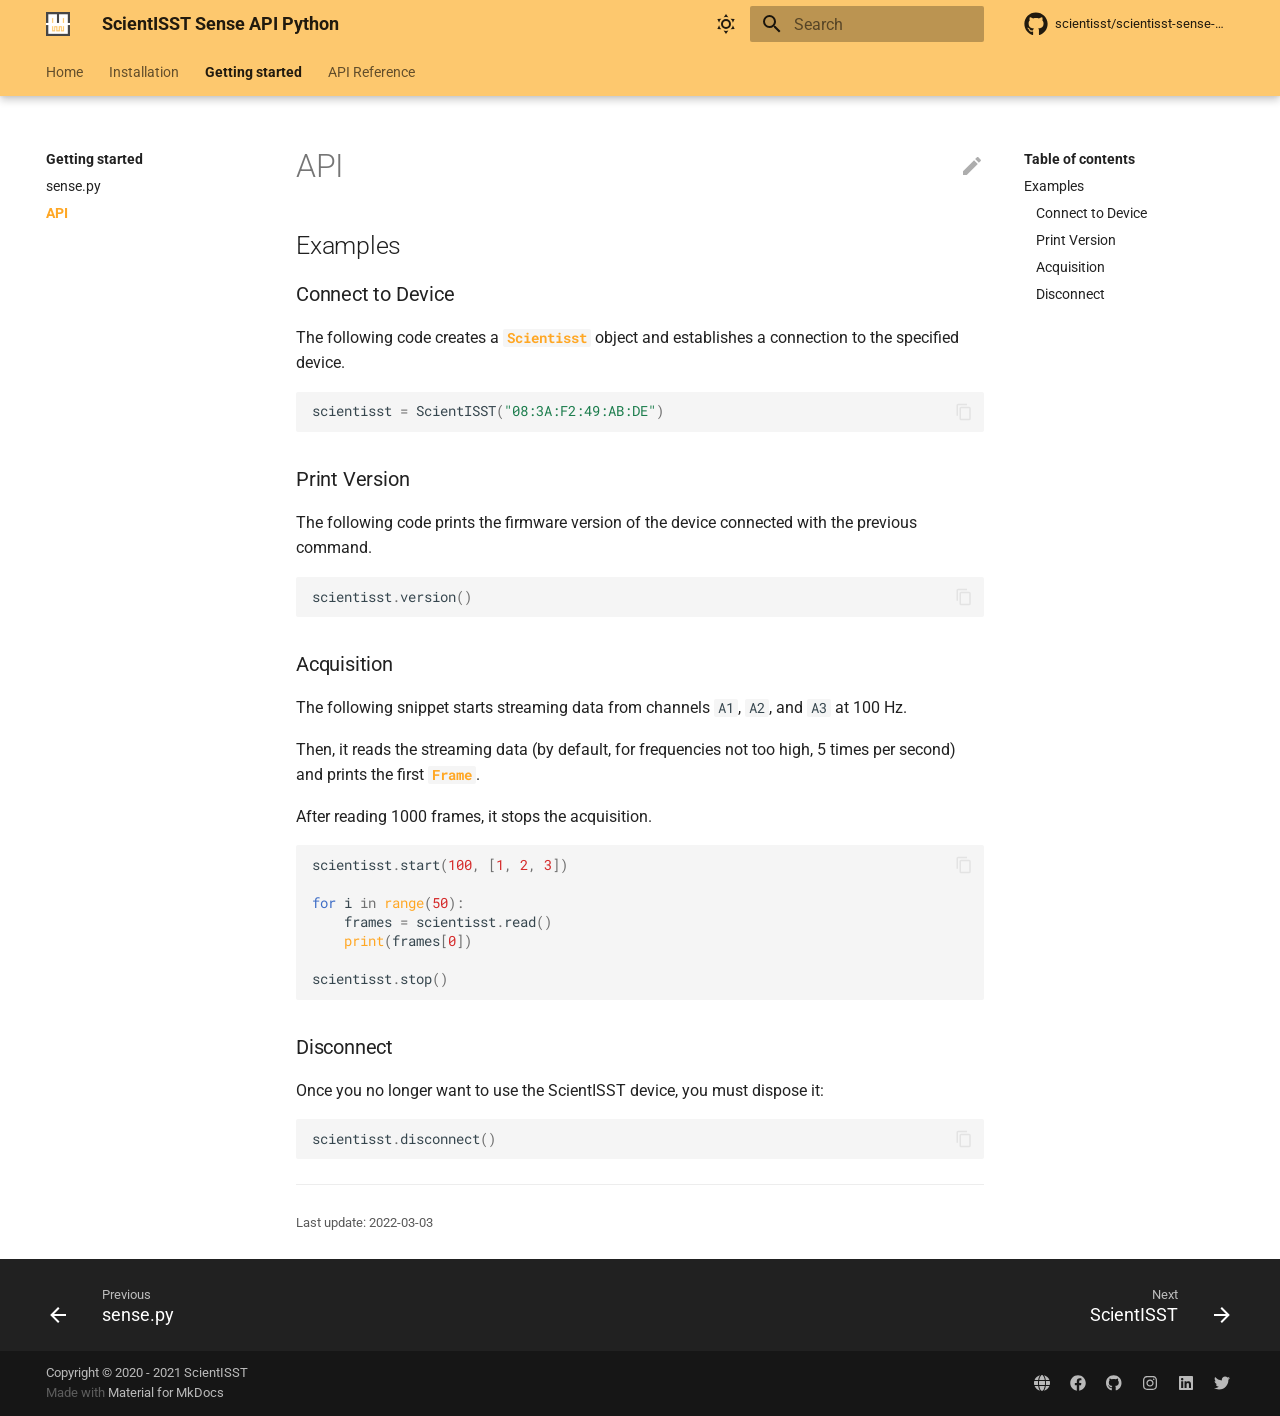
==== getting-started/api/index.html @ 5357320e "deploy: 00cdd3cc893c572462fda912e10098487bf9b8b3" ====
<!doctype html>
<html lang="en" class="no-js">
  <head>
    
      <meta charset="utf-8">
      <meta name="viewport" content="width=device-width,initial-scale=1">
      
      
      
      <link rel="icon" href="../../img/favicon.ico">
      <meta name="generator" content="mkdocs-1.2.3, mkdocs-material-8.2.5">
    
    
      
        <title>API - ScientISST Sense API Python</title>
      
    
    
      <link rel="stylesheet" href="../../assets/stylesheets/main.2d9f7617.min.css">
      
        
        <link rel="stylesheet" href="../../assets/stylesheets/palette.e6a45f82.min.css">
        
      
    
    
    
      
        
        
        <link rel="preconnect" href="https://fonts.gstatic.com" crossorigin>
        <link rel="stylesheet" href="https://fonts.googleapis.com/css?family=Roboto:300,300i,400,400i,700,700i%7CRoboto+Mono:400,400i,700,700i&display=fallback">
        <style>:root{--md-text-font:"Roboto";--md-code-font:"Roboto Mono"}</style>
      
    
    
      <link rel="stylesheet" href="../../assets/_mkdocstrings.css">
    
      <link rel="stylesheet" href="../../css/extra.css">
    
    <script>__md_scope=new URL("../..",location),__md_get=(e,_=localStorage,t=__md_scope)=>JSON.parse(_.getItem(t.pathname+"."+e)),__md_set=(e,_,t=localStorage,a=__md_scope)=>{try{t.setItem(a.pathname+"."+e,JSON.stringify(_))}catch(e){}}</script>
    
      

    
    
  </head>
  
  
    
    
      
    
    
    
    
    <body dir="ltr" data-md-color-scheme="default" data-md-color-primary="amber" data-md-color-accent="amber">
  
    
    
      <script>var palette=__md_get("__palette");if(palette&&"object"==typeof palette.color)for(var key of Object.keys(palette.color))document.body.setAttribute("data-md-color-"+key,palette.color[key])</script>
    
    <input class="md-toggle" data-md-toggle="drawer" type="checkbox" id="__drawer" autocomplete="off">
    <input class="md-toggle" data-md-toggle="search" type="checkbox" id="__search" autocomplete="off">
    <label class="md-overlay" for="__drawer"></label>
    <div data-md-component="skip">
      
        
        <a href="#examples" class="md-skip">
          Skip to content
        </a>
      
    </div>
    <div data-md-component="announce">
      
    </div>
    
    
      

  

<header class="md-header md-header--lifted" data-md-component="header">
  <nav class="md-header__inner md-grid" aria-label="Header">
    <a href="../.." title="ScientISST Sense API Python" class="md-header__button md-logo" aria-label="ScientISST Sense API Python" data-md-component="logo">
      
  <img src="../../img/logo.png" alt="logo">

    </a>
    <label class="md-header__button md-icon" for="__drawer">
      <svg xmlns="http://www.w3.org/2000/svg" viewBox="0 0 24 24"><path d="M3 6h18v2H3V6m0 5h18v2H3v-2m0 5h18v2H3v-2z"/></svg>
    </label>
    <div class="md-header__title" data-md-component="header-title">
      <div class="md-header__ellipsis">
        <div class="md-header__topic">
          <span class="md-ellipsis">
            ScientISST Sense API Python
          </span>
        </div>
        <div class="md-header__topic" data-md-component="header-topic">
          <span class="md-ellipsis">
            
              API
            
          </span>
        </div>
      </div>
    </div>
    
      <form class="md-header__option" data-md-component="palette">
        
          
          
          <input class="md-option" data-md-color-media="(prefers-color-scheme: light)" data-md-color-scheme="default" data-md-color-primary="amber" data-md-color-accent="amber"  aria-label="Switch to dark mode"  type="radio" name="__palette" id="__palette_1">
          
            <label class="md-header__button md-icon" title="Switch to dark mode" for="__palette_2" hidden>
              <svg xmlns="http://www.w3.org/2000/svg" viewBox="0 0 24 24"><path d="M12 7a5 5 0 0 1 5 5 5 5 0 0 1-5 5 5 5 0 0 1-5-5 5 5 0 0 1 5-5m0 2a3 3 0 0 0-3 3 3 3 0 0 0 3 3 3 3 0 0 0 3-3 3 3 0 0 0-3-3m0-7 2.39 3.42C13.65 5.15 12.84 5 12 5c-.84 0-1.65.15-2.39.42L12 2M3.34 7l4.16-.35A7.2 7.2 0 0 0 5.94 8.5c-.44.74-.69 1.5-.83 2.29L3.34 7m.02 10 1.76-3.77a7.131 7.131 0 0 0 2.38 4.14L3.36 17M20.65 7l-1.77 3.79a7.023 7.023 0 0 0-2.38-4.15l4.15.36m-.01 10-4.14.36c.59-.51 1.12-1.14 1.54-1.86.42-.73.69-1.5.83-2.29L20.64 17M12 22l-2.41-3.44c.74.27 1.55.44 2.41.44.82 0 1.63-.17 2.37-.44L12 22z"/></svg>
            </label>
          
        
          
          
          <input class="md-option" data-md-color-media="(prefers-color-scheme: dark)" data-md-color-scheme="slate" data-md-color-primary="" data-md-color-accent="amber"  aria-label="Switch to light mode"  type="radio" name="__palette" id="__palette_2">
          
            <label class="md-header__button md-icon" title="Switch to light mode" for="__palette_1" hidden>
              <svg xmlns="http://www.w3.org/2000/svg" viewBox="0 0 24 24"><path d="m17.75 4.09-2.53 1.94.91 3.06-2.63-1.81-2.63 1.81.91-3.06-2.53-1.94L12.44 4l1.06-3 1.06 3 3.19.09m3.5 6.91-1.64 1.25.59 1.98-1.7-1.17-1.7 1.17.59-1.98L15.75 11l2.06-.05L18.5 9l.69 1.95 2.06.05m-2.28 4.95c.83-.08 1.72 1.1 1.19 1.85-.32.45-.66.87-1.08 1.27C15.17 23 8.84 23 4.94 19.07c-3.91-3.9-3.91-10.24 0-14.14.4-.4.82-.76 1.27-1.08.75-.53 1.93.36 1.85 1.19-.27 2.86.69 5.83 2.89 8.02a9.96 9.96 0 0 0 8.02 2.89m-1.64 2.02a12.08 12.08 0 0 1-7.8-3.47c-2.17-2.19-3.33-5-3.49-7.82-2.81 3.14-2.7 7.96.31 10.98 3.02 3.01 7.84 3.12 10.98.31z"/></svg>
            </label>
          
        
      </form>
    
    
    
      <label class="md-header__button md-icon" for="__search">
        <svg xmlns="http://www.w3.org/2000/svg" viewBox="0 0 24 24"><path d="M9.5 3A6.5 6.5 0 0 1 16 9.5c0 1.61-.59 3.09-1.56 4.23l.27.27h.79l5 5-1.5 1.5-5-5v-.79l-.27-.27A6.516 6.516 0 0 1 9.5 16 6.5 6.5 0 0 1 3 9.5 6.5 6.5 0 0 1 9.5 3m0 2C7 5 5 7 5 9.5S7 14 9.5 14 14 12 14 9.5 12 5 9.5 5z"/></svg>
      </label>
      <div class="md-search" data-md-component="search" role="dialog">
  <label class="md-search__overlay" for="__search"></label>
  <div class="md-search__inner" role="search">
    <form class="md-search__form" name="search">
      <input type="text" class="md-search__input" name="query" aria-label="Search" placeholder="Search" autocapitalize="off" autocorrect="off" autocomplete="off" spellcheck="false" data-md-component="search-query" required>
      <label class="md-search__icon md-icon" for="__search">
        <svg xmlns="http://www.w3.org/2000/svg" viewBox="0 0 24 24"><path d="M9.5 3A6.5 6.5 0 0 1 16 9.5c0 1.61-.59 3.09-1.56 4.23l.27.27h.79l5 5-1.5 1.5-5-5v-.79l-.27-.27A6.516 6.516 0 0 1 9.5 16 6.5 6.5 0 0 1 3 9.5 6.5 6.5 0 0 1 9.5 3m0 2C7 5 5 7 5 9.5S7 14 9.5 14 14 12 14 9.5 12 5 9.5 5z"/></svg>
        <svg xmlns="http://www.w3.org/2000/svg" viewBox="0 0 24 24"><path d="M20 11v2H8l5.5 5.5-1.42 1.42L4.16 12l7.92-7.92L13.5 5.5 8 11h12z"/></svg>
      </label>
      <nav class="md-search__options" aria-label="Search">
        
        <button type="reset" class="md-search__icon md-icon" aria-label="Clear" tabindex="-1">
          <svg xmlns="http://www.w3.org/2000/svg" viewBox="0 0 24 24"><path d="M19 6.41 17.59 5 12 10.59 6.41 5 5 6.41 10.59 12 5 17.59 6.41 19 12 13.41 17.59 19 19 17.59 13.41 12 19 6.41z"/></svg>
        </button>
      </nav>
      
    </form>
    <div class="md-search__output">
      <div class="md-search__scrollwrap" data-md-scrollfix>
        <div class="md-search-result" data-md-component="search-result">
          <div class="md-search-result__meta">
            Initializing search
          </div>
          <ol class="md-search-result__list"></ol>
        </div>
      </div>
    </div>
  </div>
</div>
    
    
      <div class="md-header__source">
        <a href="https://github.com/scientisst/scientisst-sense-api-python/" title="Go to repository" class="md-source" data-md-component="source">
  <div class="md-source__icon md-icon">
    
    <svg xmlns="http://www.w3.org/2000/svg" viewBox="0 0 496 512"><!--! Font Awesome Free 6.0.0 by @fontawesome - https://fontawesome.com License - https://fontawesome.com/license/free (Icons: CC BY 4.0, Fonts: SIL OFL 1.1, Code: MIT License) Copyright 2022 Fonticons, Inc.--><path d="M165.9 397.4c0 2-2.3 3.6-5.2 3.6-3.3.3-5.6-1.3-5.6-3.6 0-2 2.3-3.6 5.2-3.6 3-.3 5.6 1.3 5.6 3.6zm-31.1-4.5c-.7 2 1.3 4.3 4.3 4.9 2.6 1 5.6 0 6.2-2s-1.3-4.3-4.3-5.2c-2.6-.7-5.5.3-6.2 2.3zm44.2-1.7c-2.9.7-4.9 2.6-4.6 4.9.3 2 2.9 3.3 5.9 2.6 2.9-.7 4.9-2.6 4.6-4.6-.3-1.9-3-3.2-5.9-2.9zM244.8 8C106.1 8 0 113.3 0 252c0 110.9 69.8 205.8 169.5 239.2 12.8 2.3 17.3-5.6 17.3-12.1 0-6.2-.3-40.4-.3-61.4 0 0-70 15-84.7-29.8 0 0-11.4-29.1-27.8-36.6 0 0-22.9-15.7 1.6-15.4 0 0 24.9 2 38.6 25.8 21.9 38.6 58.6 27.5 72.9 20.9 2.3-16 8.8-27.1 16-33.7-55.9-6.2-112.3-14.3-112.3-110.5 0-27.5 7.6-41.3 23.6-58.9-2.6-6.5-11.1-33.3 2.6-67.9 20.9-6.5 69 27 69 27 20-5.6 41.5-8.5 62.8-8.5s42.8 2.9 62.8 8.5c0 0 48.1-33.6 69-27 13.7 34.7 5.2 61.4 2.6 67.9 16 17.7 25.8 31.5 25.8 58.9 0 96.5-58.9 104.2-114.8 110.5 9.2 7.9 17 22.9 17 46.4 0 33.7-.3 75.4-.3 83.6 0 6.5 4.6 14.4 17.3 12.1C428.2 457.8 496 362.9 496 252 496 113.3 383.5 8 244.8 8zM97.2 352.9c-1.3 1-1 3.3.7 5.2 1.6 1.6 3.9 2.3 5.2 1 1.3-1 1-3.3-.7-5.2-1.6-1.6-3.9-2.3-5.2-1zm-10.8-8.1c-.7 1.3.3 2.9 2.3 3.9 1.6 1 3.6.7 4.3-.7.7-1.3-.3-2.9-2.3-3.9-2-.6-3.6-.3-4.3.7zm32.4 35.6c-1.6 1.3-1 4.3 1.3 6.2 2.3 2.3 5.2 2.6 6.5 1 1.3-1.3.7-4.3-1.3-6.2-2.2-2.3-5.2-2.6-6.5-1zm-11.4-14.7c-1.6 1-1.6 3.6 0 5.9 1.6 2.3 4.3 3.3 5.6 2.3 1.6-1.3 1.6-3.9 0-6.2-1.4-2.3-4-3.3-5.6-2z"/></svg>
  </div>
  <div class="md-source__repository">
    scientisst/scientisst-sense-api-python
  </div>
</a>
      </div>
    
  </nav>
  
    
      
<nav class="md-tabs" aria-label="Tabs" data-md-component="tabs">
  <div class="md-tabs__inner md-grid">
    <ul class="md-tabs__list">
      
        
  
  


  <li class="md-tabs__item">
    <a href="../.." class="md-tabs__link">
      Home
    </a>
  </li>

      
        
  
  


  <li class="md-tabs__item">
    <a href="../../installation/" class="md-tabs__link">
      Installation
    </a>
  </li>

      
        
  
  
    
  


  
  
  
    <li class="md-tabs__item">
      <a href="../sense/" class="md-tabs__link md-tabs__link--active">
        Getting started
      </a>
    </li>
  

      
        
  
  


  
  
  
    <li class="md-tabs__item">
      <a href="../../reference/scientisst-reference/" class="md-tabs__link">
        API Reference
      </a>
    </li>
  

      
    </ul>
  </div>
</nav>
    
  
</header>
    
    <div class="md-container" data-md-component="container">
      
      
        
      
      <main class="md-main" data-md-component="main">
        <div class="md-main__inner md-grid">
          
            
              
              <div class="md-sidebar md-sidebar--primary" data-md-component="sidebar" data-md-type="navigation" >
                <div class="md-sidebar__scrollwrap">
                  <div class="md-sidebar__inner">
                    

  


<nav class="md-nav md-nav--primary md-nav--lifted" aria-label="Navigation" data-md-level="0">
  <label class="md-nav__title" for="__drawer">
    <a href="../.." title="ScientISST Sense API Python" class="md-nav__button md-logo" aria-label="ScientISST Sense API Python" data-md-component="logo">
      
  <img src="../../img/logo.png" alt="logo">

    </a>
    ScientISST Sense API Python
  </label>
  
    <div class="md-nav__source">
      <a href="https://github.com/scientisst/scientisst-sense-api-python/" title="Go to repository" class="md-source" data-md-component="source">
  <div class="md-source__icon md-icon">
    
    <svg xmlns="http://www.w3.org/2000/svg" viewBox="0 0 496 512"><!--! Font Awesome Free 6.0.0 by @fontawesome - https://fontawesome.com License - https://fontawesome.com/license/free (Icons: CC BY 4.0, Fonts: SIL OFL 1.1, Code: MIT License) Copyright 2022 Fonticons, Inc.--><path d="M165.9 397.4c0 2-2.3 3.6-5.2 3.6-3.3.3-5.6-1.3-5.6-3.6 0-2 2.3-3.6 5.2-3.6 3-.3 5.6 1.3 5.6 3.6zm-31.1-4.5c-.7 2 1.3 4.3 4.3 4.9 2.6 1 5.6 0 6.2-2s-1.3-4.3-4.3-5.2c-2.6-.7-5.5.3-6.2 2.3zm44.2-1.7c-2.9.7-4.9 2.6-4.6 4.9.3 2 2.9 3.3 5.9 2.6 2.9-.7 4.9-2.6 4.6-4.6-.3-1.9-3-3.2-5.9-2.9zM244.8 8C106.1 8 0 113.3 0 252c0 110.9 69.8 205.8 169.5 239.2 12.8 2.3 17.3-5.6 17.3-12.1 0-6.2-.3-40.4-.3-61.4 0 0-70 15-84.7-29.8 0 0-11.4-29.1-27.8-36.6 0 0-22.9-15.7 1.6-15.4 0 0 24.9 2 38.6 25.8 21.9 38.6 58.6 27.5 72.9 20.9 2.3-16 8.8-27.1 16-33.7-55.9-6.2-112.3-14.3-112.3-110.5 0-27.5 7.6-41.3 23.6-58.9-2.6-6.5-11.1-33.3 2.6-67.9 20.9-6.5 69 27 69 27 20-5.6 41.5-8.5 62.8-8.5s42.8 2.9 62.8 8.5c0 0 48.1-33.6 69-27 13.7 34.7 5.2 61.4 2.6 67.9 16 17.7 25.8 31.5 25.8 58.9 0 96.5-58.9 104.2-114.8 110.5 9.2 7.9 17 22.9 17 46.4 0 33.7-.3 75.4-.3 83.6 0 6.5 4.6 14.4 17.3 12.1C428.2 457.8 496 362.9 496 252 496 113.3 383.5 8 244.8 8zM97.2 352.9c-1.3 1-1 3.3.7 5.2 1.6 1.6 3.9 2.3 5.2 1 1.3-1 1-3.3-.7-5.2-1.6-1.6-3.9-2.3-5.2-1zm-10.8-8.1c-.7 1.3.3 2.9 2.3 3.9 1.6 1 3.6.7 4.3-.7.7-1.3-.3-2.9-2.3-3.9-2-.6-3.6-.3-4.3.7zm32.4 35.6c-1.6 1.3-1 4.3 1.3 6.2 2.3 2.3 5.2 2.6 6.5 1 1.3-1.3.7-4.3-1.3-6.2-2.2-2.3-5.2-2.6-6.5-1zm-11.4-14.7c-1.6 1-1.6 3.6 0 5.9 1.6 2.3 4.3 3.3 5.6 2.3 1.6-1.3 1.6-3.9 0-6.2-1.4-2.3-4-3.3-5.6-2z"/></svg>
  </div>
  <div class="md-source__repository">
    scientisst/scientisst-sense-api-python
  </div>
</a>
    </div>
  
  <ul class="md-nav__list" data-md-scrollfix>
    
      
      
      

  
  
  
    <li class="md-nav__item">
      <a href="../.." class="md-nav__link">
        Home
      </a>
    </li>
  

    
      
      
      

  
  
  
    <li class="md-nav__item">
      <a href="../../installation/" class="md-nav__link">
        Installation
      </a>
    </li>
  

    
      
      
      

  
  
    
  
  
    
    <li class="md-nav__item md-nav__item--active md-nav__item--nested">
      
      
        <input class="md-nav__toggle md-toggle" data-md-toggle="__nav_3" type="checkbox" id="__nav_3" checked>
      
      
      
      
        <label class="md-nav__link" for="__nav_3">
          Getting started
          <span class="md-nav__icon md-icon"></span>
        </label>
      
      <nav class="md-nav" aria-label="Getting started" data-md-level="1">
        <label class="md-nav__title" for="__nav_3">
          <span class="md-nav__icon md-icon"></span>
          Getting started
        </label>
        <ul class="md-nav__list" data-md-scrollfix>
          
            
              
  
  
  
    <li class="md-nav__item">
      <a href="../sense/" class="md-nav__link">
        sense.py
      </a>
    </li>
  

            
          
            
              
  
  
    
  
  
    <li class="md-nav__item md-nav__item--active">
      
      <input class="md-nav__toggle md-toggle" data-md-toggle="toc" type="checkbox" id="__toc">
      
      
      
        <label class="md-nav__link md-nav__link--active" for="__toc">
          API
          <span class="md-nav__icon md-icon"></span>
        </label>
      
      <a href="./" class="md-nav__link md-nav__link--active">
        API
      </a>
      
        

<nav class="md-nav md-nav--secondary" aria-label="Table of contents">
  
  
  
  
    <label class="md-nav__title" for="__toc">
      <span class="md-nav__icon md-icon"></span>
      Table of contents
    </label>
    <ul class="md-nav__list" data-md-component="toc" data-md-scrollfix>
      
        <li class="md-nav__item">
  <a href="#examples" class="md-nav__link">
    Examples
  </a>
  
    <nav class="md-nav" aria-label="Examples">
      <ul class="md-nav__list">
        
          <li class="md-nav__item">
  <a href="#connect-to-device" class="md-nav__link">
    Connect to Device
  </a>
  
</li>
        
          <li class="md-nav__item">
  <a href="#print-version" class="md-nav__link">
    Print Version
  </a>
  
</li>
        
          <li class="md-nav__item">
  <a href="#acquisition" class="md-nav__link">
    Acquisition
  </a>
  
</li>
        
          <li class="md-nav__item">
  <a href="#disconnect" class="md-nav__link">
    Disconnect
  </a>
  
</li>
        
      </ul>
    </nav>
  
</li>
      
    </ul>
  
</nav>
      
    </li>
  

            
          
        </ul>
      </nav>
    </li>
  

    
      
      
      

  
  
  
    
    <li class="md-nav__item md-nav__item--nested">
      
      
        <input class="md-nav__toggle md-toggle" data-md-toggle="__nav_4" type="checkbox" id="__nav_4" >
      
      
      
      
        <label class="md-nav__link" for="__nav_4">
          API Reference
          <span class="md-nav__icon md-icon"></span>
        </label>
      
      <nav class="md-nav" aria-label="API Reference" data-md-level="1">
        <label class="md-nav__title" for="__nav_4">
          <span class="md-nav__icon md-icon"></span>
          API Reference
        </label>
        <ul class="md-nav__list" data-md-scrollfix>
          
            
              
  
  
  
    <li class="md-nav__item">
      <a href="../../reference/scientisst-reference/" class="md-nav__link">
        ScientISST
      </a>
    </li>
  

            
          
            
              
  
  
  
    <li class="md-nav__item">
      <a href="../../reference/exceptions-reference/" class="md-nav__link">
        Exceptions
      </a>
    </li>
  

            
          
            
              
  
  
  
    <li class="md-nav__item">
      <a href="../../reference/frame-reference/" class="md-nav__link">
        Frame
      </a>
    </li>
  

            
          
            
              
  
  
  
    <li class="md-nav__item">
      <a href="../../reference/state-reference/" class="md-nav__link">
        State
      </a>
    </li>
  

            
          
        </ul>
      </nav>
    </li>
  

    
  </ul>
</nav>
                  </div>
                </div>
              </div>
            
            
              
              <div class="md-sidebar md-sidebar--secondary" data-md-component="sidebar" data-md-type="toc" >
                <div class="md-sidebar__scrollwrap">
                  <div class="md-sidebar__inner">
                    

<nav class="md-nav md-nav--secondary" aria-label="Table of contents">
  
  
  
  
    <label class="md-nav__title" for="__toc">
      <span class="md-nav__icon md-icon"></span>
      Table of contents
    </label>
    <ul class="md-nav__list" data-md-component="toc" data-md-scrollfix>
      
        <li class="md-nav__item">
  <a href="#examples" class="md-nav__link">
    Examples
  </a>
  
    <nav class="md-nav" aria-label="Examples">
      <ul class="md-nav__list">
        
          <li class="md-nav__item">
  <a href="#connect-to-device" class="md-nav__link">
    Connect to Device
  </a>
  
</li>
        
          <li class="md-nav__item">
  <a href="#print-version" class="md-nav__link">
    Print Version
  </a>
  
</li>
        
          <li class="md-nav__item">
  <a href="#acquisition" class="md-nav__link">
    Acquisition
  </a>
  
</li>
        
          <li class="md-nav__item">
  <a href="#disconnect" class="md-nav__link">
    Disconnect
  </a>
  
</li>
        
      </ul>
    </nav>
  
</li>
      
    </ul>
  
</nav>
                  </div>
                </div>
              </div>
            
          
          <div class="md-content" data-md-component="content">
            <article class="md-content__inner md-typeset">
              
                
<a href="https://github.com/scientisst/scientisst-sense-api-python/edit/master/docs/getting-started/api.md" title="Edit this page" class="md-content__button md-icon">
  <svg xmlns="http://www.w3.org/2000/svg" viewBox="0 0 24 24"><path d="M20.71 7.04c.39-.39.39-1.04 0-1.41l-2.34-2.34c-.37-.39-1.02-.39-1.41 0l-1.84 1.83 3.75 3.75M3 17.25V21h3.75L17.81 9.93l-3.75-3.75L3 17.25z"/></svg>
</a>



  <h1>API</h1>

<h2 id="examples">Examples</h2>
<h3 id="connect-to-device">Connect to Device</h3>
<p>The following code creates a <a class="autorefs autorefs-internal" href="../../reference/scientisst-reference/#scientisst.scientisst.ScientISST"><code>Scientisst</code></a> object and establishes a connection to the specified device.</p>
<div class="highlight"><pre><span></span><code><span class="n">scientisst</span> <span class="o">=</span> <span class="n">ScientISST</span><span class="p">(</span><span class="s2">&quot;08:3A:F2:49:AB:DE&quot;</span><span class="p">)</span>
</code></pre></div>
<h3 id="print-version">Print Version</h3>
<p>The following code prints the firmware version of the device connected with the previous command.</p>
<div class="highlight"><pre><span></span><code><span class="n">scientisst</span><span class="o">.</span><span class="n">version</span><span class="p">()</span>
</code></pre></div>
<h3 id="acquisition">Acquisition</h3>
<p>The following snippet starts streaming data from channels <code>A1</code>, <code>A2</code>, and <code>A3</code> at 100 Hz.</p>
<p>Then, it reads the streaming data (by default, for frequencies not too high, 5 times per second) and prints the first <a class="autorefs autorefs-internal" href="../../reference/frame-reference/#scientisst.frame.Frame"><code>Frame</code></a>.</p>
<p>After reading 1000 frames, it stops the acquisition.</p>
<div class="highlight"><pre><span></span><code><span class="n">scientisst</span><span class="o">.</span><span class="n">start</span><span class="p">(</span><span class="mi">100</span><span class="p">,</span> <span class="p">[</span><span class="mi">1</span><span class="p">,</span> <span class="mi">2</span><span class="p">,</span> <span class="mi">3</span><span class="p">])</span>

<span class="k">for</span> <span class="n">i</span> <span class="ow">in</span> <span class="nb">range</span><span class="p">(</span><span class="mi">50</span><span class="p">):</span>
    <span class="n">frames</span> <span class="o">=</span> <span class="n">scientisst</span><span class="o">.</span><span class="n">read</span><span class="p">()</span>
    <span class="nb">print</span><span class="p">(</span><span class="n">frames</span><span class="p">[</span><span class="mi">0</span><span class="p">])</span>

<span class="n">scientisst</span><span class="o">.</span><span class="n">stop</span><span class="p">()</span>
</code></pre></div>
<h3 id="disconnect">Disconnect</h3>
<p>Once you no longer want to use the ScientISST device, you must dispose it:</p>
<div class="highlight"><pre><span></span><code><span class="n">scientisst</span><span class="o">.</span><span class="n">disconnect</span><span class="p">()</span>
</code></pre></div>

  <hr>
<div class="md-source-file">
  <small>
    
      Last update:
      2022-03-03
    
  </small>
</div>

              
            </article>
          </div>
        </div>
        
      </main>
      
        <footer class="md-footer">
  
    <nav class="md-footer__inner md-grid" aria-label="Footer">
      
        
        <a href="../sense/" class="md-footer__link md-footer__link--prev" aria-label="Previous: sense.py" rel="prev">
          <div class="md-footer__button md-icon">
            <svg xmlns="http://www.w3.org/2000/svg" viewBox="0 0 24 24"><path d="M20 11v2H8l5.5 5.5-1.42 1.42L4.16 12l7.92-7.92L13.5 5.5 8 11h12z"/></svg>
          </div>
          <div class="md-footer__title">
            <div class="md-ellipsis">
              <span class="md-footer__direction">
                Previous
              </span>
              sense.py
            </div>
          </div>
        </a>
      
      
        
        <a href="../../reference/scientisst-reference/" class="md-footer__link md-footer__link--next" aria-label="Next: ScientISST" rel="next">
          <div class="md-footer__title">
            <div class="md-ellipsis">
              <span class="md-footer__direction">
                Next
              </span>
              ScientISST
            </div>
          </div>
          <div class="md-footer__button md-icon">
            <svg xmlns="http://www.w3.org/2000/svg" viewBox="0 0 24 24"><path d="M4 11v2h12l-5.5 5.5 1.42 1.42L19.84 12l-7.92-7.92L10.5 5.5 16 11H4z"/></svg>
          </div>
        </a>
      
    </nav>
  
  <div class="md-footer-meta md-typeset">
    <div class="md-footer-meta__inner md-grid">
      <div class="md-copyright">
  
    <div class="md-copyright__highlight">
      Copyright &copy; 2020 - 2021 ScientISST
    </div>
  
  
    Made with
    <a href="https://squidfunk.github.io/mkdocs-material/" target="_blank" rel="noopener">
      Material for MkDocs
    </a>
  
</div>
      
        <div class="md-social">
  
    
    
      
      
    
    <a href="https://scientisst.com" target="_blank" rel="noopener" title="scientisst.com" class="md-social__link">
      <svg xmlns="http://www.w3.org/2000/svg" viewBox="0 0 512 512"><!--! Font Awesome Free 6.0.0 by @fontawesome - https://fontawesome.com License - https://fontawesome.com/license/free (Icons: CC BY 4.0, Fonts: SIL OFL 1.1, Code: MIT License) Copyright 2022 Fonticons, Inc.--><path d="M352 256c0 22.2-1.2 43.6-3.3 64H163.3c-2.1-20.4-4.2-41.8-4.2-64 0-22.2 2.1-43.6 4.2-64h185.4c2.1 20.4 3.3 41.8 3.3 64zm151.9-64c5.3 20.5 8.1 41.9 8.1 64s-2.8 43.5-8.1 64H380.8c2.1-20.6 3.2-42.9 3.2-64 0-22-1.1-43.4-3.2-64h123.1zm-10.5-32H376.7c-10-63.86-29.8-117.38-55.3-151.558C399.8 29.09 463.4 85.94 493.4 160zm-149.1 0H167.7c6.1-36.4 15.5-68.62 27-94.65 10.5-23.61 22.2-40.74 33.5-51.54C239.4 3.178 248.7 0 256 0c7.3 0 16.6 3.178 27.8 13.81 11.3 10.8 23 27.93 33.5 51.54 11.5 26.03 20.9 58.25 27 94.65zm-325.69 0C48.59 85.94 112.2 29.09 190.6 8.442 165.1 42.62 145.3 96.14 135.3 160H18.61zm112.59 32c-2.1 20.6-4.1 42-4.1 64 0 21.1 2 43.4 4.1 64H8.065C2.8 299.5 0 278.1 0 256s2.8-43.5 8.065-64H131.2zm63.5 254.6c-11.5-26-20.9-58.2-27-94.6h176.6c-6.1 36.4-15.5 68.6-27 94.6-10.5 23.7-22.2 40.8-33.5 51.6-11.2 10.6-20.5 13.8-28.7 13.8-6.4 0-15.7-3.2-26.9-13.8-11.3-10.8-23-27.9-33.5-51.6zm-4.1 57C112.2 482.9 48.59 426.1 18.61 352H135.3c10 63.9 29.8 117.4 55.3 151.6zm130.8 0c25.5-34.2 45.3-87.7 55.3-151.6h116.7c-30 74.1-93.6 130.9-172 151.6z"/></svg>
    </a>
  
    
    
      
      
    
    <a href="https://www.facebook.com/ScientISSThub" target="_blank" rel="noopener" title="www.facebook.com" class="md-social__link">
      <svg xmlns="http://www.w3.org/2000/svg" viewBox="0 0 512 512"><!--! Font Awesome Free 6.0.0 by @fontawesome - https://fontawesome.com License - https://fontawesome.com/license/free (Icons: CC BY 4.0, Fonts: SIL OFL 1.1, Code: MIT License) Copyright 2022 Fonticons, Inc.--><path d="M504 256C504 119 393 8 256 8S8 119 8 256c0 123.78 90.69 226.38 209.25 245V327.69h-63V256h63v-54.64c0-62.15 37-96.48 93.67-96.48 27.14 0 55.52 4.84 55.52 4.84v61h-31.28c-30.8 0-40.41 19.12-40.41 38.73V256h68.78l-11 71.69h-57.78V501C413.31 482.38 504 379.78 504 256z"/></svg>
    </a>
  
    
    
      
      
    
    <a href="https://github.com/ScientISST" target="_blank" rel="noopener" title="github.com" class="md-social__link">
      <svg xmlns="http://www.w3.org/2000/svg" viewBox="0 0 496 512"><!--! Font Awesome Free 6.0.0 by @fontawesome - https://fontawesome.com License - https://fontawesome.com/license/free (Icons: CC BY 4.0, Fonts: SIL OFL 1.1, Code: MIT License) Copyright 2022 Fonticons, Inc.--><path d="M165.9 397.4c0 2-2.3 3.6-5.2 3.6-3.3.3-5.6-1.3-5.6-3.6 0-2 2.3-3.6 5.2-3.6 3-.3 5.6 1.3 5.6 3.6zm-31.1-4.5c-.7 2 1.3 4.3 4.3 4.9 2.6 1 5.6 0 6.2-2s-1.3-4.3-4.3-5.2c-2.6-.7-5.5.3-6.2 2.3zm44.2-1.7c-2.9.7-4.9 2.6-4.6 4.9.3 2 2.9 3.3 5.9 2.6 2.9-.7 4.9-2.6 4.6-4.6-.3-1.9-3-3.2-5.9-2.9zM244.8 8C106.1 8 0 113.3 0 252c0 110.9 69.8 205.8 169.5 239.2 12.8 2.3 17.3-5.6 17.3-12.1 0-6.2-.3-40.4-.3-61.4 0 0-70 15-84.7-29.8 0 0-11.4-29.1-27.8-36.6 0 0-22.9-15.7 1.6-15.4 0 0 24.9 2 38.6 25.8 21.9 38.6 58.6 27.5 72.9 20.9 2.3-16 8.8-27.1 16-33.7-55.9-6.2-112.3-14.3-112.3-110.5 0-27.5 7.6-41.3 23.6-58.9-2.6-6.5-11.1-33.3 2.6-67.9 20.9-6.5 69 27 69 27 20-5.6 41.5-8.5 62.8-8.5s42.8 2.9 62.8 8.5c0 0 48.1-33.6 69-27 13.7 34.7 5.2 61.4 2.6 67.9 16 17.7 25.8 31.5 25.8 58.9 0 96.5-58.9 104.2-114.8 110.5 9.2 7.9 17 22.9 17 46.4 0 33.7-.3 75.4-.3 83.6 0 6.5 4.6 14.4 17.3 12.1C428.2 457.8 496 362.9 496 252 496 113.3 383.5 8 244.8 8zM97.2 352.9c-1.3 1-1 3.3.7 5.2 1.6 1.6 3.9 2.3 5.2 1 1.3-1 1-3.3-.7-5.2-1.6-1.6-3.9-2.3-5.2-1zm-10.8-8.1c-.7 1.3.3 2.9 2.3 3.9 1.6 1 3.6.7 4.3-.7.7-1.3-.3-2.9-2.3-3.9-2-.6-3.6-.3-4.3.7zm32.4 35.6c-1.6 1.3-1 4.3 1.3 6.2 2.3 2.3 5.2 2.6 6.5 1 1.3-1.3.7-4.3-1.3-6.2-2.2-2.3-5.2-2.6-6.5-1zm-11.4-14.7c-1.6 1-1.6 3.6 0 5.9 1.6 2.3 4.3 3.3 5.6 2.3 1.6-1.3 1.6-3.9 0-6.2-1.4-2.3-4-3.3-5.6-2z"/></svg>
    </a>
  
    
    
      
      
    
    <a href="https://www.instagram.com/scientissthub/" target="_blank" rel="noopener" title="www.instagram.com" class="md-social__link">
      <svg xmlns="http://www.w3.org/2000/svg" viewBox="0 0 448 512"><!--! Font Awesome Free 6.0.0 by @fontawesome - https://fontawesome.com License - https://fontawesome.com/license/free (Icons: CC BY 4.0, Fonts: SIL OFL 1.1, Code: MIT License) Copyright 2022 Fonticons, Inc.--><path d="M224.1 141c-63.6 0-114.9 51.3-114.9 114.9s51.3 114.9 114.9 114.9S339 319.5 339 255.9 287.7 141 224.1 141zm0 189.6c-41.1 0-74.7-33.5-74.7-74.7s33.5-74.7 74.7-74.7 74.7 33.5 74.7 74.7-33.6 74.7-74.7 74.7zm146.4-194.3c0 14.9-12 26.8-26.8 26.8-14.9 0-26.8-12-26.8-26.8s12-26.8 26.8-26.8 26.8 12 26.8 26.8zm76.1 27.2c-1.7-35.9-9.9-67.7-36.2-93.9-26.2-26.2-58-34.4-93.9-36.2-37-2.1-147.9-2.1-184.9 0-35.8 1.7-67.6 9.9-93.9 36.1s-34.4 58-36.2 93.9c-2.1 37-2.1 147.9 0 184.9 1.7 35.9 9.9 67.7 36.2 93.9s58 34.4 93.9 36.2c37 2.1 147.9 2.1 184.9 0 35.9-1.7 67.7-9.9 93.9-36.2 26.2-26.2 34.4-58 36.2-93.9 2.1-37 2.1-147.8 0-184.8zM398.8 388c-7.8 19.6-22.9 34.7-42.6 42.6-29.5 11.7-99.5 9-132.1 9s-102.7 2.6-132.1-9c-19.6-7.8-34.7-22.9-42.6-42.6-11.7-29.5-9-99.5-9-132.1s-2.6-102.7 9-132.1c7.8-19.6 22.9-34.7 42.6-42.6 29.5-11.7 99.5-9 132.1-9s102.7-2.6 132.1 9c19.6 7.8 34.7 22.9 42.6 42.6 11.7 29.5 9 99.5 9 132.1s2.7 102.7-9 132.1z"/></svg>
    </a>
  
    
    
      
      
    
    <a href="https://www.linkedin.com/company/scientisst" target="_blank" rel="noopener" title="www.linkedin.com" class="md-social__link">
      <svg xmlns="http://www.w3.org/2000/svg" viewBox="0 0 448 512"><!--! Font Awesome Free 6.0.0 by @fontawesome - https://fontawesome.com License - https://fontawesome.com/license/free (Icons: CC BY 4.0, Fonts: SIL OFL 1.1, Code: MIT License) Copyright 2022 Fonticons, Inc.--><path d="M416 32H31.9C14.3 32 0 46.5 0 64.3v383.4C0 465.5 14.3 480 31.9 480H416c17.6 0 32-14.5 32-32.3V64.3c0-17.8-14.4-32.3-32-32.3zM135.4 416H69V202.2h66.5V416zm-33.2-243c-21.3 0-38.5-17.3-38.5-38.5S80.9 96 102.2 96c21.2 0 38.5 17.3 38.5 38.5 0 21.3-17.2 38.5-38.5 38.5zm282.1 243h-66.4V312c0-24.8-.5-56.7-34.5-56.7-34.6 0-39.9 27-39.9 54.9V416h-66.4V202.2h63.7v29.2h.9c8.9-16.8 30.6-34.5 62.9-34.5 67.2 0 79.7 44.3 79.7 101.9V416z"/></svg>
    </a>
  
    
    
      
      
    
    <a href="https://twitter.com/ScientISSThub" target="_blank" rel="noopener" title="twitter.com" class="md-social__link">
      <svg xmlns="http://www.w3.org/2000/svg" viewBox="0 0 512 512"><!--! Font Awesome Free 6.0.0 by @fontawesome - https://fontawesome.com License - https://fontawesome.com/license/free (Icons: CC BY 4.0, Fonts: SIL OFL 1.1, Code: MIT License) Copyright 2022 Fonticons, Inc.--><path d="M459.37 151.716c.325 4.548.325 9.097.325 13.645 0 138.72-105.583 298.558-298.558 298.558-59.452 0-114.68-17.219-161.137-47.106 8.447.974 16.568 1.299 25.34 1.299 49.055 0 94.213-16.568 130.274-44.832-46.132-.975-84.792-31.188-98.112-72.772 6.498.974 12.995 1.624 19.818 1.624 9.421 0 18.843-1.3 27.614-3.573-48.081-9.747-84.143-51.98-84.143-102.985v-1.299c13.969 7.797 30.214 12.67 47.431 13.319-28.264-18.843-46.781-51.005-46.781-87.391 0-19.492 5.197-37.36 14.294-52.954 51.655 63.675 129.3 105.258 216.365 109.807-1.624-7.797-2.599-15.918-2.599-24.04 0-57.828 46.782-104.934 104.934-104.934 30.213 0 57.502 12.67 76.67 33.137 23.715-4.548 46.456-13.32 66.599-25.34-7.798 24.366-24.366 44.833-46.132 57.827 21.117-2.273 41.584-8.122 60.426-16.243-14.292 20.791-32.161 39.308-52.628 54.253z"/></svg>
    </a>
  
</div>
      
    </div>
  </div>
</footer>
      
    </div>
    <div class="md-dialog" data-md-component="dialog">
      <div class="md-dialog__inner md-typeset"></div>
    </div>
    <script id="__config" type="application/json">{"base": "../..", "features": ["navigation.tabs", "navigation.tabs.sticky", "navigation.sections"], "translations": {"clipboard.copy": "Copy to clipboard", "clipboard.copied": "Copied to clipboard", "search.config.lang": "en", "search.config.pipeline": "trimmer, stopWordFilter", "search.config.separator": "[\\s\\-]+", "search.placeholder": "Search", "search.result.placeholder": "Type to start searching", "search.result.none": "No matching documents", "search.result.one": "1 matching document", "search.result.other": "# matching documents", "search.result.more.one": "1 more on this page", "search.result.more.other": "# more on this page", "search.result.term.missing": "Missing", "select.version.title": "Select version"}, "search": "../../assets/javascripts/workers/search.bd0b6b67.min.js"}</script>
    
    
      <script src="../../assets/javascripts/bundle.467223ff.min.js"></script>
      
    
  </body>
</html>
---- assets/stylesheets/main.2d9f7617.min.css ----
@charset "UTF-8";html{-webkit-text-size-adjust:none;-moz-text-size-adjust:none;-ms-text-size-adjust:none;text-size-adjust:none;box-sizing:border-box}*,:after,:before{box-sizing:inherit}@media (prefers-reduced-motion){*,:after,:before{transition:none!important}}body{margin:0}a,button,input,label{-webkit-tap-highlight-color:transparent}a{color:inherit;text-decoration:none}hr{border:0;box-sizing:content-box;display:block;height:.05rem;overflow:visible;padding:0}small{font-size:80%}sub,sup{line-height:1em}img{border-style:none}table{border-collapse:separate;border-spacing:0}td,th{font-weight:400;vertical-align:top}button{background:transparent;border:0;font-family:inherit;font-size:inherit;margin:0;padding:0}input{border:0;outline:none}:root{--md-default-fg-color:rgba(0,0,0,.87);--md-default-fg-color--light:rgba(0,0,0,.54);--md-default-fg-color--lighter:rgba(0,0,0,.32);--md-default-fg-color--lightest:rgba(0,0,0,.07);--md-default-bg-color:#fff;--md-default-bg-color--light:hsla(0,0%,100%,.7);--md-default-bg-color--lighter:hsla(0,0%,100%,.3);--md-default-bg-color--lightest:hsla(0,0%,100%,.12);--md-primary-fg-color:#4051b5;--md-primary-fg-color--light:#5d6cc0;--md-primary-fg-color--dark:#303fa1;--md-primary-bg-color:#fff;--md-primary-bg-color--light:hsla(0,0%,100%,.7);--md-accent-fg-color:#526cfe;--md-accent-fg-color--transparent:rgba(82,108,254,.1);--md-accent-bg-color:#fff;--md-accent-bg-color--light:hsla(0,0%,100%,.7);--md-shadow-z1:0 0.2rem 0.5rem rgba(0,0,0,.05),0 0 0.05rem rgba(0,0,0,.1);--md-shadow-z2:0 0.2rem 0.5rem rgba(0,0,0,.1),0 0 0.05rem rgba(0,0,0,.25);--md-shadow-z3:0 0.2rem 0.5rem rgba(0,0,0,.2),0 0 0.05rem rgba(0,0,0,.35)}:root>*{--md-code-fg-color:#36464e;--md-code-bg-color:#f5f5f5;--md-code-hl-color:rgba(255,255,0,.5);--md-code-hl-number-color:#d52a2a;--md-code-hl-special-color:#db1457;--md-code-hl-function-color:#a846b9;--md-code-hl-constant-color:#6e59d9;--md-code-hl-keyword-color:#3f6ec6;--md-code-hl-string-color:#1c7d4d;--md-code-hl-name-color:var(--md-code-fg-color);--md-code-hl-operator-color:var(--md-default-fg-color--light);--md-code-hl-punctuation-color:var(--md-default-fg-color--light);--md-code-hl-comment-color:var(--md-default-fg-color--light);--md-code-hl-generic-color:var(--md-default-fg-color--light);--md-code-hl-variable-color:var(--md-default-fg-color--light);--md-typeset-color:var(--md-default-fg-color);--md-typeset-a-color:var(--md-primary-fg-color);--md-typeset-mark-color:rgba(255,255,0,.5);--md-typeset-del-color:rgba(245,80,61,.15);--md-typeset-ins-color:rgba(11,213,112,.15);--md-typeset-kbd-color:#fafafa;--md-typeset-kbd-accent-color:#fff;--md-typeset-kbd-border-color:#b8b8b8;--md-typeset-table-color:rgba(0,0,0,.12);--md-admonition-fg-color:var(--md-default-fg-color);--md-admonition-bg-color:var(--md-default-bg-color);--md-footer-fg-color:#fff;--md-footer-fg-color--light:hsla(0,0%,100%,.7);--md-footer-fg-color--lighter:hsla(0,0%,100%,.3);--md-footer-bg-color:rgba(0,0,0,.87);--md-footer-bg-color--dark:rgba(0,0,0,.32)}.md-icon svg{fill:currentcolor;display:block;height:1.2rem;width:1.2rem}body{-webkit-font-smoothing:antialiased;-moz-osx-font-smoothing:grayscale;--md-text-font-family:var(--md-text-font,_),-apple-system,BlinkMacSystemFont,Helvetica,Arial,sans-serif;--md-code-font-family:var(--md-code-font,_),SFMono-Regular,Consolas,Menlo,monospace}body,input{font-feature-settings:"kern","liga";font-family:var(--md-text-font-family)}body,code,input,kbd,pre{color:var(--md-typeset-color)}code,kbd,pre{font-feature-settings:"kern";font-family:var(--md-code-font-family)}:root{--md-typeset-table-sort-icon:url('data:image/svg+xml;charset=utf-8,<svg xmlns="http://www.w3.org/2000/svg" viewBox="0 0 24 24"><path d="m18 21-4-4h3V7h-3l4-4 4 4h-3v10h3M2 19v-2h10v2M2 13v-2h7v2M2 7V5h4v2H2z"/></svg>');--md-typeset-table-sort-icon--asc:url('data:image/svg+xml;charset=utf-8,<svg xmlns="http://www.w3.org/2000/svg" viewBox="0 0 24 24"><path d="M19 17h3l-4 4-4-4h3V3h2M2 17h10v2H2M6 5v2H2V5m0 6h7v2H2v-2z"/></svg>');--md-typeset-table-sort-icon--desc:url('data:image/svg+xml;charset=utf-8,<svg xmlns="http://www.w3.org/2000/svg" viewBox="0 0 24 24"><path d="M19 7h3l-4-4-4 4h3v14h2M2 17h10v2H2M6 5v2H2V5m0 6h7v2H2v-2z"/></svg>')}.md-typeset{-webkit-print-color-adjust:exact;color-adjust:exact;font-size:.8rem;line-height:1.6}@media print{.md-typeset{font-size:.68rem}}.md-typeset blockquote,.md-typeset dl,.md-typeset figure,.md-typeset ol,.md-typeset pre,.md-typeset ul{margin-bottom:1em;margin-top:1em}.md-typeset h1{color:var(--md-default-fg-color--light);font-size:2em;line-height:1.3;margin:0 0 1.25em}.md-typeset h1,.md-typeset h2{font-weight:300;letter-spacing:-.01em}.md-typeset h2{font-size:1.5625em;line-height:1.4;margin:1.6em 0 .64em}.md-typeset h3{font-size:1.25em;font-weight:400;letter-spacing:-.01em;line-height:1.5;margin:1.6em 0 .8em}.md-typeset h2+h3{margin-top:.8em}.md-typeset h4{font-weight:700;letter-spacing:-.01em;margin:1em 0}.md-typeset h5,.md-typeset h6{color:var(--md-default-fg-color--light);font-size:.8em;font-weight:700;letter-spacing:-.01em;margin:1.25em 0}.md-typeset h5{text-transform:uppercase}.md-typeset hr{border-bottom:.05rem solid var(--md-default-fg-color--lightest);display:flow-root;margin:1.5em 0}.md-typeset a{color:var(--md-typeset-a-color);word-break:break-word}.md-typeset a,.md-typeset a:before{transition:color 125ms}.md-typeset a:focus,.md-typeset a:hover{color:var(--md-accent-fg-color)}.md-typeset a.focus-visible{outline-color:var(--md-accent-fg-color);outline-offset:.2rem}.md-typeset code,.md-typeset kbd,.md-typeset pre{color:var(--md-code-fg-color);direction:ltr}@media print{.md-typeset code,.md-typeset kbd,.md-typeset pre{white-space:pre-wrap}}.md-typeset code{background-color:var(--md-code-bg-color);border-radius:.1rem;-webkit-box-decoration-break:clone;box-decoration-break:clone;font-size:.85em;padding:0 .2941176471em;word-break:break-word}.md-typeset code:not(.focus-visible){-webkit-tap-highlight-color:transparent;outline:none}.md-typeset a code{color:currentcolor}.md-typeset pre{display:flow-root;line-height:1.4;position:relative}.md-typeset pre>code{-webkit-box-decoration-break:slice;box-decoration-break:slice;box-shadow:none;display:block;margin:0;outline-color:var(--md-accent-fg-color);overflow:auto;padding:.7720588235em 1.1764705882em;scrollbar-color:var(--md-default-fg-color--lighter) transparent;scrollbar-width:thin;touch-action:auto;word-break:normal}.md-typeset pre>code:hover{scrollbar-color:var(--md-accent-fg-color) transparent}.md-typeset pre>code::-webkit-scrollbar{height:.2rem;width:.2rem}.md-typeset pre>code::-webkit-scrollbar-thumb{background-color:var(--md-default-fg-color--lighter)}.md-typeset pre>code::-webkit-scrollbar-thumb:hover{background-color:var(--md-accent-fg-color)}.md-typeset kbd{background-color:var(--md-typeset-kbd-color);border-radius:.1rem;box-shadow:0 .1rem 0 .05rem var(--md-typeset-kbd-border-color),0 .1rem 0 var(--md-typeset-kbd-border-color),0 -.1rem .2rem var(--md-typeset-kbd-accent-color) inset;color:var(--md-default-fg-color);display:inline-block;font-size:.75em;padding:0 .6666666667em;vertical-align:text-top;word-break:break-word}.md-typeset mark{background-color:var(--md-typeset-mark-color);-webkit-box-decoration-break:clone;box-decoration-break:clone;color:inherit;word-break:break-word}.md-typeset abbr{border-bottom:.05rem dotted var(--md-default-fg-color--light);cursor:help;text-decoration:none}@media (hover:none){.md-typeset abbr{position:relative}.md-typeset abbr[title]:-webkit-any(:focus,:hover):after{background-color:var(--md-default-fg-color);border-radius:.1rem;box-shadow:var(--md-shadow-z3);color:var(--md-default-bg-color);content:attr(title);display:inline-block;font-size:.7rem;margin-top:2em;max-width:80%;min-width:-webkit-max-content;min-width:max-content;padding:.2rem .3rem;position:absolute;width:auto}.md-typeset abbr[title]:-moz-any(:focus,:hover):after{background-color:var(--md-default-fg-color);border-radius:.1rem;box-shadow:var(--md-shadow-z3);color:var(--md-default-bg-color);content:attr(title);display:inline-block;font-size:.7rem;margin-top:2em;max-width:80%;min-width:-moz-max-content;min-width:max-content;padding:.2rem .3rem;position:absolute;width:auto}[dir=ltr] .md-typeset abbr[title]:-webkit-any(:focus,:hover):after{left:0}[dir=ltr] .md-typeset abbr[title]:-moz-any(:focus,:hover):after{left:0}[dir=ltr] .md-typeset abbr[title]:is(:focus,:hover):after{left:0}[dir=rtl] .md-typeset abbr[title]:-webkit-any(:focus,:hover):after{right:0}[dir=rtl] .md-typeset abbr[title]:-moz-any(:focus,:hover):after{right:0}[dir=rtl] .md-typeset abbr[title]:is(:focus,:hover):after{right:0}.md-typeset abbr[title]:is(:focus,:hover):after{background-color:var(--md-default-fg-color);border-radius:.1rem;box-shadow:var(--md-shadow-z3);color:var(--md-default-bg-color);content:attr(title);display:inline-block;font-size:.7rem;margin-top:2em;max-width:80%;min-width:-webkit-max-content;min-width:-moz-max-content;min-width:max-content;padding:.2rem .3rem;position:absolute;width:auto}}.md-typeset small{opacity:.75}[dir=ltr] .md-typeset sub,[dir=ltr] .md-typeset sup{margin-left:.078125em}[dir=rtl] .md-typeset sub,[dir=rtl] .md-typeset sup{margin-right:.078125em}[dir=ltr] .md-typeset blockquote{padding-left:.6rem}[dir=rtl] .md-typeset blockquote{padding-right:.6rem}[dir=ltr] .md-typeset blockquote{border-left:.2rem solid var(--md-default-fg-color--lighter)}[dir=rtl] .md-typeset blockquote{border-right:.2rem solid var(--md-default-fg-color--lighter)}.md-typeset blockquote{color:var(--md-default-fg-color--light);margin-left:0;margin-right:0}.md-typeset ul{list-style-type:disc}[dir=ltr] .md-typeset ol,[dir=ltr] .md-typeset ul{margin-left:.625em}[dir=rtl] .md-typeset ol,[dir=rtl] .md-typeset ul{margin-right:.625em}.md-typeset ol,.md-typeset ul{padding:0}.md-typeset ol:not([hidden]),.md-typeset ul:not([hidden]){display:flow-root}.md-typeset ol ol,.md-typeset ul ol{list-style-type:lower-alpha}.md-typeset ol ol ol,.md-typeset ul ol ol{list-style-type:lower-roman}[dir=ltr] .md-typeset ol li,[dir=ltr] .md-typeset ul li{margin-left:1.25em}[dir=rtl] .md-typeset ol li,[dir=rtl] .md-typeset ul li{margin-right:1.25em}.md-typeset ol li,.md-typeset ul li{margin-bottom:.5em}.md-typeset ol li blockquote,.md-typeset ol li p,.md-typeset ul li blockquote,.md-typeset ul li p{margin:.5em 0}.md-typeset ol li:last-child,.md-typeset ul li:last-child{margin-bottom:0}.md-typeset ol li :-webkit-any(ul,ol),.md-typeset ul li :-webkit-any(ul,ol){margin-bottom:.5em;margin-top:.5em}.md-typeset ol li :-moz-any(ul,ol),.md-typeset ul li :-moz-any(ul,ol){margin-bottom:.5em;margin-top:.5em}[dir=ltr] .md-typeset ol li :-webkit-any(ul,ol),[dir=ltr] .md-typeset ul li :-webkit-any(ul,ol){margin-left:.625em}[dir=ltr] .md-typeset ol li :-moz-any(ul,ol),[dir=ltr] .md-typeset ul li :-moz-any(ul,ol){margin-left:.625em}[dir=ltr] .md-typeset ol li :is(ul,ol),[dir=ltr] .md-typeset ul li :is(ul,ol){margin-left:.625em}[dir=rtl] .md-typeset ol li :-webkit-any(ul,ol),[dir=rtl] .md-typeset ul li :-webkit-any(ul,ol){margin-right:.625em}[dir=rtl] .md-typeset ol li :-moz-any(ul,ol),[dir=rtl] .md-typeset ul li :-moz-any(ul,ol){margin-right:.625em}[dir=rtl] .md-typeset ol li :is(ul,ol),[dir=rtl] .md-typeset ul li :is(ul,ol){margin-right:.625em}.md-typeset ol li :is(ul,ol),.md-typeset ul li :is(ul,ol){margin-bottom:.5em;margin-top:.5em}[dir=ltr] .md-typeset dd{margin-left:1.875em}[dir=rtl] .md-typeset dd{margin-right:1.875em}.md-typeset dd{margin-bottom:1.5em;margin-top:1em}.md-typeset img,.md-typeset svg{height:auto;max-width:100%}.md-typeset img[align=left],.md-typeset svg[align=left]{margin:1em 1em 1em 0}.md-typeset img[align=right],.md-typeset svg[align=right]{margin:1em 0 1em 1em}.md-typeset img[align]:only-child,.md-typeset svg[align]:only-child{margin-top:0}.md-typeset img[src$="#only-dark"]{display:none}.md-typeset figure{display:flow-root;margin:1em auto;max-width:100%;text-align:center;width:-webkit-fit-content;width:-moz-fit-content;width:fit-content}.md-typeset figure img{display:block}.md-typeset figcaption{font-style:italic;margin:1em auto;max-width:24rem}.md-typeset iframe{max-width:100%}.md-typeset table:not([class]){background-color:var(--md-default-bg-color);border:.05rem solid var(--md-typeset-table-color);border-radius:.1rem;display:inline-block;font-size:.64rem;max-width:100%;overflow:auto;touch-action:auto}@media print{.md-typeset table:not([class]){display:table}}.md-typeset table:not([class])+*{margin-top:1.5em}.md-typeset table:not([class]) :-webkit-any(th,td)>:first-child{margin-top:0}.md-typeset table:not([class]) :-moz-any(th,td)>:first-child{margin-top:0}.md-typeset table:not([class]) :is(th,td)>:first-child{margin-top:0}.md-typeset table:not([class]) :-webkit-any(th,td)>:last-child{margin-bottom:0}.md-typeset table:not([class]) :-moz-any(th,td)>:last-child{margin-bottom:0}.md-typeset table:not([class]) :is(th,td)>:last-child{margin-bottom:0}.md-typeset table:not([class]) :-webkit-any(th,td):not([align]){text-align:left}.md-typeset table:not([class]) :-moz-any(th,td):not([align]){text-align:left}.md-typeset table:not([class]) :is(th,td):not([align]){text-align:left}[dir=rtl] .md-typeset table:not([class]) :-webkit-any(th,td):not([align]){text-align:right}[dir=rtl] .md-typeset table:not([class]) :-moz-any(th,td):not([align]){text-align:right}[dir=rtl] .md-typeset table:not([class]) :is(th,td):not([align]){text-align:right}.md-typeset table:not([class]) th{font-weight:700;min-width:5rem;padding:.9375em 1.25em;vertical-align:top}.md-typeset table:not([class]) th a{color:inherit}.md-typeset table:not([class]) td{border-top:.05rem solid var(--md-typeset-table-color);padding:.9375em 1.25em;vertical-align:top}.md-typeset table:not([class]) tbody tr{transition:background-color 125ms}.md-typeset table:not([class]) tbody tr:hover{background-color:rgba(0,0,0,.035);box-shadow:0 .05rem 0 var(--md-default-bg-color) inset}.md-typeset table:not([class]) a{word-break:normal}.md-typeset table th[role=columnheader]{cursor:pointer}[dir=ltr] .md-typeset table th[role=columnheader]:after{margin-left:.5em}[dir=rtl] .md-typeset table th[role=columnheader]:after{margin-right:.5em}.md-typeset table th[role=columnheader]:after{content:"";display:inline-block;height:1.2em;-webkit-mask-image:var(--md-typeset-table-sort-icon);mask-image:var(--md-typeset-table-sort-icon);-webkit-mask-repeat:no-repeat;mask-repeat:no-repeat;-webkit-mask-size:contain;mask-size:contain;transition:background-color 125ms;vertical-align:text-bottom;width:1.2em}.md-typeset table th[role=columnheader]:hover:after{background-color:var(--md-default-fg-color--lighter)}.md-typeset table th[role=columnheader][aria-sort=ascending]:after{background-color:var(--md-default-fg-color--light);-webkit-mask-image:var(--md-typeset-table-sort-icon--asc);mask-image:var(--md-typeset-table-sort-icon--asc)}.md-typeset table th[role=columnheader][aria-sort=descending]:after{background-color:var(--md-default-fg-color--light);-webkit-mask-image:var(--md-typeset-table-sort-icon--desc);mask-image:var(--md-typeset-table-sort-icon--desc)}.md-typeset__scrollwrap{margin:1em -.8rem;overflow-x:auto;touch-action:auto}.md-typeset__table{display:inline-block;margin-bottom:.5em;padding:0 .8rem}@media print{.md-typeset__table{display:block}}html .md-typeset__table table{display:table;margin:0;overflow:hidden;width:100%}@media screen and (max-width:44.9375em){.md-content__inner>pre{margin:1em -.8rem}.md-content__inner>pre code{border-radius:0}}.md-banner{background-color:var(--md-footer-bg-color);color:var(--md-footer-fg-color);overflow:auto}@media print{.md-banner{display:none}}.md-banner--warning{background:var(--md-typeset-mark-color);color:var(--md-default-fg-color)}.md-banner__inner{font-size:.7rem;margin:.6rem auto;padding:0 .8rem}html{font-size:125%;height:100%;overflow-x:hidden}@media screen and (min-width:100em){html{font-size:137.5%}}@media screen and (min-width:125em){html{font-size:150%}}body{background-color:var(--md-default-bg-color);display:flex;flex-direction:column;font-size:.5rem;min-height:100%;position:relative;width:100%}@media print{body{display:block}}@media screen and (max-width:59.9375em){body[data-md-state=lock]{position:fixed}}.md-grid{margin-left:auto;margin-right:auto;max-width:61rem}.md-container{display:flex;flex-direction:column;flex-grow:1}@media print{.md-container{display:block}}.md-main{flex-grow:1}.md-main__inner{display:flex;height:100%;margin-top:1.5rem}.md-ellipsis{overflow:hidden;text-overflow:ellipsis;white-space:nowrap}.md-toggle{display:none}.md-option{height:0;opacity:0;position:absolute;width:0}.md-option:checked+label:not([hidden]){display:block}.md-option.focus-visible+label{outline-color:var(--md-accent-fg-color);outline-style:auto}.md-skip{background-color:var(--md-default-fg-color);border-radius:.1rem;color:var(--md-default-bg-color);font-size:.64rem;margin:.5rem;opacity:0;outline-color:var(--md-accent-fg-color);padding:.3rem .5rem;position:fixed;transform:translateY(.4rem);z-index:-1}.md-skip:focus{opacity:1;transform:translateY(0);transition:transform .25s cubic-bezier(.4,0,.2,1),opacity 175ms 75ms;z-index:10}@page{margin:25mm}:root{--md-clipboard-icon:url('data:image/svg+xml;charset=utf-8,<svg xmlns="http://www.w3.org/2000/svg" viewBox="0 0 24 24"><path d="M19 21H8V7h11m0-2H8a2 2 0 0 0-2 2v14a2 2 0 0 0 2 2h11a2 2 0 0 0 2-2V7a2 2 0 0 0-2-2m-3-4H4a2 2 0 0 0-2 2v14h2V3h12V1z"/></svg>')}.md-clipboard{border-radius:.1rem;color:var(--md-default-fg-color--lightest);cursor:pointer;height:1.5em;outline-color:var(--md-accent-fg-color);outline-offset:.1rem;position:absolute;right:.5em;top:.5em;transition:color .25s;width:1.5em;z-index:1}@media print{.md-clipboard{display:none}}.md-clipboard:not(.focus-visible){-webkit-tap-highlight-color:transparent;outline:none}:hover>.md-clipboard{color:var(--md-default-fg-color--light)}.md-clipboard:-webkit-any(:focus,:hover){color:var(--md-accent-fg-color)}.md-clipboard:-moz-any(:focus,:hover){color:var(--md-accent-fg-color)}.md-clipboard:is(:focus,:hover){color:var(--md-accent-fg-color)}.md-clipboard:after{background-color:currentcolor;content:"";display:block;height:1.125em;margin:0 auto;-webkit-mask-image:var(--md-clipboard-icon);mask-image:var(--md-clipboard-icon);-webkit-mask-repeat:no-repeat;mask-repeat:no-repeat;-webkit-mask-size:contain;mask-size:contain;width:1.125em}.md-clipboard--inline{cursor:pointer}.md-clipboard--inline code{transition:color .25s,background-color .25s}.md-clipboard--inline:-webkit-any(:focus,:hover) code{background-color:var(--md-accent-fg-color--transparent);color:var(--md-accent-fg-color)}.md-clipboard--inline:-moz-any(:focus,:hover) code{background-color:var(--md-accent-fg-color--transparent);color:var(--md-accent-fg-color)}.md-clipboard--inline:is(:focus,:hover) code{background-color:var(--md-accent-fg-color--transparent);color:var(--md-accent-fg-color)}.md-content{flex-grow:1;min-width:0}.md-content__inner{margin:0 .8rem 1.2rem;padding-top:.6rem}@media screen and (min-width:76.25em){[dir=ltr] .md-sidebar--primary:not([hidden])~.md-content>.md-content__inner{margin-left:1.2rem}[dir=rtl] .md-sidebar--primary:not([hidden])~.md-content>.md-content__inner{margin-right:1.2rem}[dir=ltr] .md-sidebar--secondary:not([hidden])~.md-content>.md-content__inner{margin-right:1.2rem}[dir=rtl] .md-sidebar--secondary:not([hidden])~.md-content>.md-content__inner{margin-left:1.2rem}}.md-content__inner:before{content:"";display:block;height:.4rem}.md-content__inner>:last-child{margin-bottom:0}[dir=ltr] .md-content__button{margin-left:.4rem}[dir=rtl] .md-content__button{margin-right:.4rem}.md-content__button{float:right;margin:.4rem 0;padding:0}@media print{.md-content__button{display:none}}[dir=rtl] .md-content__button{float:left}.md-typeset .md-content__button{color:var(--md-default-fg-color--lighter)}.md-content__button svg{display:inline;vertical-align:top}[dir=rtl] .md-content__button svg{transform:scaleX(-1)}[dir=ltr] .md-dialog{right:.8rem}[dir=rtl] .md-dialog{left:.8rem}.md-dialog{background-color:var(--md-default-fg-color);border-radius:.1rem;bottom:.8rem;box-shadow:var(--md-shadow-z3);min-width:11.1rem;opacity:0;padding:.4rem .6rem;pointer-events:none;position:fixed;transform:translateY(100%);transition:transform 0ms .4s,opacity .4s;z-index:4}@media print{.md-dialog{display:none}}.md-dialog[data-md-state=open]{opacity:1;pointer-events:auto;transform:translateY(0);transition:transform .4s cubic-bezier(.075,.85,.175,1),opacity .4s}.md-dialog__inner{color:var(--md-default-bg-color);font-size:.7rem}.md-footer{background-color:var(--md-footer-bg-color);color:var(--md-footer-fg-color)}@media print{.md-footer{display:none}}.md-footer__inner{display:flex;justify-content:space-between;overflow:auto;padding:.2rem}.md-footer__link{display:flex;flex-grow:0.01;outline-color:var(--md-accent-fg-color);overflow:hidden;padding-bottom:.4rem;padding-top:1.4rem;transition:opacity .25s}.md-footer__link:-webkit-any(:focus,:hover){opacity:.7}.md-footer__link:-moz-any(:focus,:hover){opacity:.7}.md-footer__link:is(:focus,:hover){opacity:.7}[dir=rtl] .md-footer__link svg{transform:scaleX(-1)}@media screen and (max-width:44.9375em){.md-footer__link--prev .md-footer__title{display:none}}[dir=ltr] .md-footer__link--next{margin-left:auto}[dir=rtl] .md-footer__link--next{margin-right:auto}.md-footer__link--next{text-align:right}[dir=rtl] .md-footer__link--next{text-align:left}.md-footer__title{flex-grow:1;font-size:.9rem;line-height:2.4rem;max-width:calc(100% - 2.4rem);padding:0 1rem;position:relative}.md-footer__button{margin:.2rem;padding:.4rem}.md-footer__direction{font-size:.64rem;left:0;margin-top:-1rem;opacity:.7;padding:0 1rem;position:absolute;right:0}.md-footer-meta{background-color:var(--md-footer-bg-color--dark)}.md-footer-meta__inner{display:flex;flex-wrap:wrap;justify-content:space-between;padding:.2rem}html .md-footer-meta.md-typeset a{color:var(--md-footer-fg-color--light)}html .md-footer-meta.md-typeset a:-webkit-any(:focus,:hover){color:var(--md-footer-fg-color)}html .md-footer-meta.md-typeset a:-moz-any(:focus,:hover){color:var(--md-footer-fg-color)}html .md-footer-meta.md-typeset a:is(:focus,:hover){color:var(--md-footer-fg-color)}.md-copyright{color:var(--md-footer-fg-color--lighter);font-size:.64rem;margin:auto .6rem;padding:.4rem 0;width:100%}@media screen and (min-width:45em){.md-copyright{width:auto}}.md-copyright__highlight{color:var(--md-footer-fg-color--light)}.md-social{margin:0 .4rem;padding:.2rem 0 .6rem}@media screen and (min-width:45em){.md-social{padding:.6rem 0}}.md-social__link{display:inline-block;height:1.6rem;text-align:center;width:1.6rem}.md-social__link:before{line-height:1.9}.md-social__link svg{fill:currentcolor;max-height:.8rem;vertical-align:-25%}.md-typeset .md-button{border:.1rem solid;border-radius:.1rem;color:var(--md-primary-fg-color);cursor:pointer;display:inline-block;font-weight:700;padding:.625em 2em;transition:color 125ms,background-color 125ms,border-color 125ms}.md-typeset .md-button--primary{background-color:var(--md-primary-fg-color);border-color:var(--md-primary-fg-color);color:var(--md-primary-bg-color)}.md-typeset .md-button:-webkit-any(:focus,:hover){background-color:var(--md-accent-fg-color);border-color:var(--md-accent-fg-color);color:var(--md-accent-bg-color)}.md-typeset .md-button:-moz-any(:focus,:hover){background-color:var(--md-accent-fg-color);border-color:var(--md-accent-fg-color);color:var(--md-accent-bg-color)}.md-typeset .md-button:is(:focus,:hover){background-color:var(--md-accent-fg-color);border-color:var(--md-accent-fg-color);color:var(--md-accent-bg-color)}[dir=ltr] .md-typeset .md-input{border-top-left-radius:.1rem}[dir=rtl] .md-typeset .md-input{border-top-right-radius:.1rem}[dir=ltr] .md-typeset .md-input{border-top-right-radius:.1rem}[dir=rtl] .md-typeset .md-input{border-top-left-radius:.1rem}.md-typeset .md-input{border-bottom:.1rem solid var(--md-default-fg-color--lighter);box-shadow:var(--md-shadow-z1);font-size:.8rem;height:1.8rem;padding:0 .6rem;transition:border .25s,box-shadow .25s}.md-typeset .md-input:-webkit-any(:focus,:hover){border-bottom-color:var(--md-accent-fg-color);box-shadow:var(--md-shadow-z2)}.md-typeset .md-input:-moz-any(:focus,:hover){border-bottom-color:var(--md-accent-fg-color);box-shadow:var(--md-shadow-z2)}.md-typeset .md-input:is(:focus,:hover){border-bottom-color:var(--md-accent-fg-color);box-shadow:var(--md-shadow-z2)}.md-typeset .md-input--stretch{width:100%}.md-header{background-color:var(--md-primary-fg-color);box-shadow:0 0 .2rem transparent,0 .2rem .4rem transparent;color:var(--md-primary-bg-color);left:0;position:-webkit-sticky;position:sticky;right:0;top:0;z-index:4}@media print{.md-header{display:none}}.md-header[data-md-state=shadow]{box-shadow:0 0 .2rem rgba(0,0,0,.1),0 .2rem .4rem rgba(0,0,0,.2);transition:transform .25s cubic-bezier(.1,.7,.1,1),box-shadow .25s}.md-header[data-md-state=hidden]{transform:translateY(-100%);transition:transform .25s cubic-bezier(.8,0,.6,1),box-shadow .25s}.md-header__inner{align-items:center;display:flex;padding:0 .2rem}.md-header__button{color:currentcolor;cursor:pointer;margin:.2rem;outline-color:var(--md-accent-fg-color);padding:.4rem;position:relative;transition:opacity .25s;vertical-align:middle;z-index:1}.md-header__button:hover{opacity:.7}.md-header__button:not([hidden]){display:inline-block}.md-header__button:not(.focus-visible){-webkit-tap-highlight-color:transparent;outline:none}.md-header__button.md-logo{margin:.2rem;padding:.4rem}@media screen and (max-width:76.1875em){.md-header__button.md-logo{display:none}}.md-header__button.md-logo :-webkit-any(img,svg){fill:currentcolor;display:block;height:1.2rem;width:auto}.md-header__button.md-logo :-moz-any(img,svg){fill:currentcolor;display:block;height:1.2rem;width:auto}.md-header__button.md-logo :is(img,svg){fill:currentcolor;display:block;height:1.2rem;width:auto}@media screen and (min-width:60em){.md-header__button[for=__search]{display:none}}.no-js .md-header__button[for=__search]{display:none}[dir=rtl] .md-header__button[for=__search] svg{transform:scaleX(-1)}@media screen and (min-width:76.25em){.md-header__button[for=__drawer]{display:none}}.md-header__topic{display:flex;max-width:100%;position:absolute;transition:transform .4s cubic-bezier(.1,.7,.1,1),opacity .15s}.md-header__topic+.md-header__topic{opacity:0;pointer-events:none;transform:translateX(1.25rem);transition:transform .4s cubic-bezier(1,.7,.1,.1),opacity .15s;z-index:-1}[dir=rtl] .md-header__topic+.md-header__topic{transform:translateX(-1.25rem)}.md-header__topic:first-child{font-weight:700}[dir=ltr] .md-header__title{margin-right:.4rem}[dir=rtl] .md-header__title{margin-left:.4rem}[dir=ltr] .md-header__title{margin-left:1rem}[dir=rtl] .md-header__title{margin-right:1rem}.md-header__title{flex-grow:1;font-size:.9rem;height:2.4rem;line-height:2.4rem}.md-header__title[data-md-state=active] .md-header__topic{opacity:0;pointer-events:none;transform:translateX(-1.25rem);transition:transform .4s cubic-bezier(1,.7,.1,.1),opacity .15s;z-index:-1}[dir=rtl] .md-header__title[data-md-state=active] .md-header__topic{transform:translateX(1.25rem)}.md-header__title[data-md-state=active] .md-header__topic+.md-header__topic{opacity:1;pointer-events:auto;transform:translateX(0);transition:transform .4s cubic-bezier(.1,.7,.1,1),opacity .15s;z-index:0}.md-header__title>.md-header__ellipsis{height:100%;position:relative;width:100%}.md-header__option{display:flex;flex-shrink:0;max-width:100%;transition:max-width 0ms .25s,opacity .25s .25s;white-space:nowrap}[data-md-toggle=search]:checked~.md-header .md-header__option{max-width:0;opacity:0;transition:max-width 0ms,opacity 0ms}.md-header__source{display:none}@media screen and (min-width:60em){[dir=ltr] .md-header__source{margin-left:1rem}[dir=rtl] .md-header__source{margin-right:1rem}.md-header__source{display:block;max-width:11.7rem;width:11.7rem}}@media screen and (min-width:76.25em){[dir=ltr] .md-header__source{margin-left:1.4rem}[dir=rtl] .md-header__source{margin-right:1.4rem}}:root{--md-nav-icon--prev:url('data:image/svg+xml;charset=utf-8,<svg xmlns="http://www.w3.org/2000/svg" viewBox="0 0 24 24"><path d="M20 11v2H8l5.5 5.5-1.42 1.42L4.16 12l7.92-7.92L13.5 5.5 8 11h12z"/></svg>');--md-nav-icon--next:url('data:image/svg+xml;charset=utf-8,<svg xmlns="http://www.w3.org/2000/svg" viewBox="0 0 24 24"><path d="M8.59 16.58 13.17 12 8.59 7.41 10 6l6 6-6 6-1.41-1.42z"/></svg>');--md-toc-icon:url('data:image/svg+xml;charset=utf-8,<svg xmlns="http://www.w3.org/2000/svg" viewBox="0 0 24 24"><path d="M3 9h14V7H3v2m0 4h14v-2H3v2m0 4h14v-2H3v2m16 0h2v-2h-2v2m0-10v2h2V7h-2m0 6h2v-2h-2v2z"/></svg>')}.md-nav{font-size:.7rem;line-height:1.3}.md-nav__title{display:block;font-weight:700;overflow:hidden;padding:0 .6rem;text-overflow:ellipsis}.md-nav__title .md-nav__button{display:none}.md-nav__title .md-nav__button img{height:100%;width:auto}.md-nav__title .md-nav__button.md-logo :-webkit-any(img,svg){fill:currentcolor;display:block;height:2.4rem;max-width:100%;object-fit:contain;width:auto}.md-nav__title .md-nav__button.md-logo :-moz-any(img,svg){fill:currentcolor;display:block;height:2.4rem;max-width:100%;object-fit:contain;width:auto}.md-nav__title .md-nav__button.md-logo :is(img,svg){fill:currentcolor;display:block;height:2.4rem;max-width:100%;object-fit:contain;width:auto}.md-nav__list{list-style:none;margin:0;padding:0}.md-nav__item{padding:0 .6rem}[dir=ltr] .md-nav__item .md-nav__item{padding-right:0}[dir=rtl] .md-nav__item .md-nav__item{padding-left:0}.md-nav__link{align-items:center;cursor:pointer;display:flex;justify-content:space-between;margin-top:.625em;overflow:hidden;scroll-snap-align:start;text-overflow:ellipsis;transition:color 125ms}.md-nav__link[data-md-state=blur]{color:var(--md-default-fg-color--light)}.md-nav__item .md-nav__link--active{color:var(--md-typeset-a-color)}.md-nav__item .md-nav__link--index [href]{width:100%}.md-nav__link:-webkit-any(:focus,:hover){color:var(--md-accent-fg-color)}.md-nav__link:-moz-any(:focus,:hover){color:var(--md-accent-fg-color)}.md-nav__link:is(:focus,:hover){color:var(--md-accent-fg-color)}.md-nav__link.focus-visible{outline-color:var(--md-accent-fg-color);outline-offset:.2rem}.md-nav--primary .md-nav__link[for=__toc]{display:none}.md-nav--primary .md-nav__link[for=__toc] .md-icon:after{background-color:currentcolor;display:block;height:100%;-webkit-mask-image:var(--md-toc-icon);mask-image:var(--md-toc-icon);width:100%}.md-nav--primary .md-nav__link[for=__toc]~.md-nav{display:none}.md-nav__link>*{cursor:pointer;display:flex}.md-nav__icon{flex-shrink:0}.md-nav__source{display:none}@media screen and (max-width:76.1875em){.md-nav--primary,.md-nav--primary .md-nav{background-color:var(--md-default-bg-color);display:flex;flex-direction:column;height:100%;left:0;position:absolute;right:0;top:0;z-index:1}.md-nav--primary :-webkit-any(.md-nav__title,.md-nav__item){font-size:.8rem;line-height:1.5}.md-nav--primary :-moz-any(.md-nav__title,.md-nav__item){font-size:.8rem;line-height:1.5}.md-nav--primary :is(.md-nav__title,.md-nav__item){font-size:.8rem;line-height:1.5}.md-nav--primary .md-nav__title{background-color:var(--md-default-fg-color--lightest);color:var(--md-default-fg-color--light);cursor:pointer;font-weight:400;height:5.6rem;line-height:2.4rem;padding:3rem .8rem .2rem;position:relative;white-space:nowrap}[dir=ltr] .md-nav--primary .md-nav__title .md-nav__icon{left:.4rem}[dir=rtl] .md-nav--primary .md-nav__title .md-nav__icon{right:.4rem}.md-nav--primary .md-nav__title .md-nav__icon{display:block;height:1.2rem;margin:.2rem;position:absolute;top:.4rem;width:1.2rem}.md-nav--primary .md-nav__title .md-nav__icon:after{background-color:currentcolor;content:"";display:block;height:100%;-webkit-mask-image:var(--md-nav-icon--prev);mask-image:var(--md-nav-icon--prev);-webkit-mask-repeat:no-repeat;mask-repeat:no-repeat;-webkit-mask-size:contain;mask-size:contain;width:100%}.md-nav--primary .md-nav__title~.md-nav__list{background-color:var(--md-default-bg-color);box-shadow:0 .05rem 0 var(--md-default-fg-color--lightest) inset;overflow-y:auto;-ms-scroll-snap-type:y mandatory;scroll-snap-type:y mandatory;touch-action:pan-y}.md-nav--primary .md-nav__title~.md-nav__list>:first-child{border-top:0}.md-nav--primary .md-nav__title[for=__drawer]{background-color:var(--md-primary-fg-color);color:var(--md-primary-bg-color);font-weight:700}.md-nav--primary .md-nav__title .md-logo{display:block;left:.2rem;margin:.2rem;padding:.4rem;position:absolute;right:.2rem;top:.2rem}.md-nav--primary .md-nav__list{flex:1}.md-nav--primary .md-nav__item{border-top:.05rem solid var(--md-default-fg-color--lightest);padding:0}.md-nav--primary .md-nav__item--active>.md-nav__link{color:var(--md-typeset-a-color)}.md-nav--primary .md-nav__item--active>.md-nav__link:-webkit-any(:focus,:hover){color:var(--md-accent-fg-color)}.md-nav--primary .md-nav__item--active>.md-nav__link:-moz-any(:focus,:hover){color:var(--md-accent-fg-color)}.md-nav--primary .md-nav__item--active>.md-nav__link:is(:focus,:hover){color:var(--md-accent-fg-color)}.md-nav--primary .md-nav__link{margin-top:0;padding:.6rem .8rem}[dir=ltr] .md-nav--primary .md-nav__link .md-nav__icon{margin-right:-.2rem}[dir=rtl] .md-nav--primary .md-nav__link .md-nav__icon{margin-left:-.2rem}.md-nav--primary .md-nav__link .md-nav__icon{font-size:1.2rem;height:1.2rem;width:1.2rem}.md-nav--primary .md-nav__link .md-nav__icon:after{background-color:currentcolor;content:"";display:block;height:100%;-webkit-mask-image:var(--md-nav-icon--next);mask-image:var(--md-nav-icon--next);-webkit-mask-repeat:no-repeat;mask-repeat:no-repeat;-webkit-mask-size:contain;mask-size:contain;width:100%}[dir=rtl] .md-nav--primary .md-nav__icon:after{transform:scale(-1)}.md-nav--primary .md-nav--secondary .md-nav{background-color:transparent;position:static}[dir=ltr] .md-nav--primary .md-nav--secondary .md-nav .md-nav__link{padding-left:1.4rem}[dir=rtl] .md-nav--primary .md-nav--secondary .md-nav .md-nav__link{padding-right:1.4rem}[dir=ltr] .md-nav--primary .md-nav--secondary .md-nav .md-nav .md-nav__link{padding-left:2rem}[dir=rtl] .md-nav--primary .md-nav--secondary .md-nav .md-nav .md-nav__link{padding-right:2rem}[dir=ltr] .md-nav--primary .md-nav--secondary .md-nav .md-nav .md-nav .md-nav__link{padding-left:2.6rem}[dir=rtl] .md-nav--primary .md-nav--secondary .md-nav .md-nav .md-nav .md-nav__link{padding-right:2.6rem}[dir=ltr] .md-nav--primary .md-nav--secondary .md-nav .md-nav .md-nav .md-nav .md-nav__link{padding-left:3.2rem}[dir=rtl] .md-nav--primary .md-nav--secondary .md-nav .md-nav .md-nav .md-nav .md-nav__link{padding-right:3.2rem}.md-nav--secondary{background-color:transparent}.md-nav__toggle~.md-nav{display:flex;opacity:0;transform:translateX(100%);transition:transform .25s cubic-bezier(.8,0,.6,1),opacity 125ms 50ms}[dir=rtl] .md-nav__toggle~.md-nav{transform:translateX(-100%)}.md-nav__toggle:checked~.md-nav{opacity:1;transform:translateX(0);transition:transform .25s cubic-bezier(.4,0,.2,1),opacity 125ms 125ms}.md-nav__toggle:checked~.md-nav>.md-nav__list{-webkit-backface-visibility:hidden;backface-visibility:hidden}}@media screen and (max-width:59.9375em){.md-nav--primary .md-nav__link[for=__toc]{display:flex}.md-nav--primary .md-nav__link[for=__toc] .md-icon:after{content:""}.md-nav--primary .md-nav__link[for=__toc]+.md-nav__link{display:none}.md-nav--primary .md-nav__link[for=__toc]~.md-nav{display:flex}.md-nav__source{background-color:var(--md-primary-fg-color--dark);color:var(--md-primary-bg-color);display:block;padding:0 .2rem}}@media screen and (min-width:60em) and (max-width:76.1875em){.md-nav--integrated .md-nav__link[for=__toc]{display:flex}.md-nav--integrated .md-nav__link[for=__toc] .md-icon:after{content:""}.md-nav--integrated .md-nav__link[for=__toc]+.md-nav__link{display:none}.md-nav--integrated .md-nav__link[for=__toc]~.md-nav{display:flex}}@media screen and (min-width:60em){.md-nav--secondary .md-nav__title[for=__toc]{scroll-snap-align:start}.md-nav--secondary .md-nav__title .md-nav__icon{display:none}}@media screen and (min-width:76.25em){.md-nav{transition:max-height .25s cubic-bezier(.86,0,.07,1)}.md-nav--primary .md-nav__title[for=__drawer]{scroll-snap-align:start}.md-nav--primary .md-nav__title .md-nav__icon{display:none}.md-nav__toggle~.md-nav{display:none}.md-nav__toggle:-webkit-any(:checked,:indeterminate)~.md-nav{display:block}.md-nav__toggle:-moz-any(:checked,:indeterminate)~.md-nav{display:block}.md-nav__toggle:is(:checked,:indeterminate)~.md-nav{display:block}.md-nav__item--nested>.md-nav>.md-nav__title{display:none}.md-nav__item--section{display:block;margin:1.25em 0}.md-nav__item--section:last-child{margin-bottom:0}.md-nav__item--section>.md-nav__link{font-weight:700;pointer-events:none}.md-nav__item--section>.md-nav__link--index [href]{pointer-events:auto}.md-nav__item--section>.md-nav__link .md-nav__icon{display:none}.md-nav__item--section>.md-nav{display:block}.md-nav__item--section>.md-nav>.md-nav__list>.md-nav__item{padding:0}.md-nav__icon{border-radius:100%;float:right;height:.9rem;transition:background-color .25s,transform .25s;width:.9rem}[dir=rtl] .md-nav__icon{float:left;transform:rotate(180deg)}.md-nav__icon:hover{background-color:var(--md-accent-fg-color--transparent)}.md-nav__icon:after{background-color:currentcolor;content:"";display:inline-block;height:100%;-webkit-mask-image:var(--md-nav-icon--next);mask-image:var(--md-nav-icon--next);-webkit-mask-repeat:no-repeat;mask-repeat:no-repeat;-webkit-mask-size:contain;mask-size:contain;vertical-align:-.1rem;width:100%}.md-nav__item--nested .md-nav__toggle:checked~.md-nav__link .md-nav__icon,.md-nav__item--nested .md-nav__toggle:indeterminate~.md-nav__link .md-nav__icon{transform:rotate(90deg)}.md-nav--lifted>.md-nav__list>.md-nav__item--nested,.md-nav--lifted>.md-nav__title{display:none}.md-nav--lifted>.md-nav__list>.md-nav__item{display:none}.md-nav--lifted>.md-nav__list>.md-nav__item--active{display:block;padding:0}.md-nav--lifted>.md-nav__list>.md-nav__item--active>.md-nav__link{font-weight:700;margin-top:0;padding:0 .6rem;pointer-events:none}.md-nav--lifted>.md-nav__list>.md-nav__item--active>.md-nav__link--index [href]{pointer-events:auto}.md-nav--lifted>.md-nav__list>.md-nav__item--active>.md-nav__link .md-nav__icon{display:none}.md-nav--lifted .md-nav[data-md-level="1"]{display:block}[dir=ltr] .md-nav--lifted .md-nav[data-md-level="1"]>.md-nav__list>.md-nav__item{padding-right:.6rem}[dir=rtl] .md-nav--lifted .md-nav[data-md-level="1"]>.md-nav__list>.md-nav__item{padding-left:.6rem}.md-nav--integrated>.md-nav__list>.md-nav__item--active:not(.md-nav__item--nested){padding:0 .6rem}.md-nav--integrated>.md-nav__list>.md-nav__item--active:not(.md-nav__item--nested)>.md-nav__link{padding:0}[dir=ltr] .md-nav--integrated>.md-nav__list>.md-nav__item--active .md-nav--secondary{border-left:.05rem solid var(--md-primary-fg-color)}[dir=rtl] .md-nav--integrated>.md-nav__list>.md-nav__item--active .md-nav--secondary{border-right:.05rem solid var(--md-primary-fg-color)}.md-nav--integrated>.md-nav__list>.md-nav__item--active .md-nav--secondary{display:block;margin-bottom:1.25em}.md-nav--integrated>.md-nav__list>.md-nav__item--active .md-nav--secondary>.md-nav__title{display:none}}:root{--md-search-result-icon:url('data:image/svg+xml;charset=utf-8,<svg xmlns="http://www.w3.org/2000/svg" viewBox="0 0 24 24"><path d="M14 2H6a2 2 0 0 0-2 2v16a2 2 0 0 0 2 2h7c-.41-.25-.8-.56-1.14-.9-.33-.33-.61-.7-.86-1.1H6V4h7v5h5v1.18c.71.16 1.39.43 2 .82V8l-6-6m6.31 16.9c1.33-2.11.69-4.9-1.4-6.22-2.11-1.33-4.91-.68-6.22 1.4-1.34 2.11-.69 4.89 1.4 6.22 1.46.93 3.32.93 4.79.02L22 23.39 23.39 22l-3.08-3.1m-3.81.1a2.5 2.5 0 0 1-2.5-2.5 2.5 2.5 0 0 1 2.5-2.5 2.5 2.5 0 0 1 2.5 2.5 2.5 2.5 0 0 1-2.5 2.5z"/></svg>')}.md-search{position:relative}@media screen and (min-width:60em){.md-search{padding:.2rem 0}}.no-js .md-search{display:none}.md-search__overlay{opacity:0;z-index:1}@media screen and (max-width:59.9375em){[dir=ltr] .md-search__overlay{left:-2.2rem}[dir=rtl] .md-search__overlay{right:-2.2rem}.md-search__overlay{background-color:var(--md-default-bg-color);border-radius:1rem;height:2rem;overflow:hidden;pointer-events:none;position:absolute;top:-1rem;transform-origin:center;transition:transform .3s .1s,opacity .2s .2s;width:2rem}[data-md-toggle=search]:checked~.md-header .md-search__overlay{opacity:1;transition:transform .4s,opacity .1s}}@media screen and (min-width:60em){[dir=ltr] .md-search__overlay{left:0}[dir=rtl] .md-search__overlay{right:0}.md-search__overlay{background-color:rgba(0,0,0,.54);cursor:pointer;height:0;position:fixed;top:0;transition:width 0ms .25s,height 0ms .25s,opacity .25s;width:0}[data-md-toggle=search]:checked~.md-header .md-search__overlay{height:200vh;opacity:1;transition:width 0ms,height 0ms,opacity .25s;width:100%}}@media screen and (max-width:29.9375em){[data-md-toggle=search]:checked~.md-header .md-search__overlay{transform:scale(45)}}@media screen and (min-width:30em) and (max-width:44.9375em){[data-md-toggle=search]:checked~.md-header .md-search__overlay{transform:scale(60)}}@media screen and (min-width:45em) and (max-width:59.9375em){[data-md-toggle=search]:checked~.md-header .md-search__overlay{transform:scale(75)}}.md-search__inner{-webkit-backface-visibility:hidden;backface-visibility:hidden}@media screen and (max-width:59.9375em){[dir=ltr] .md-search__inner{left:0}[dir=rtl] .md-search__inner{right:0}.md-search__inner{height:0;opacity:0;overflow:hidden;position:fixed;top:0;transform:translateX(5%);transition:width 0ms .3s,height 0ms .3s,transform .15s cubic-bezier(.4,0,.2,1) .15s,opacity .15s .15s;width:0;z-index:2}[dir=rtl] .md-search__inner{transform:translateX(-5%)}[data-md-toggle=search]:checked~.md-header .md-search__inner{height:100%;opacity:1;transform:translateX(0);transition:width 0ms 0ms,height 0ms 0ms,transform .15s cubic-bezier(.1,.7,.1,1) .15s,opacity .15s .15s;width:100%}}@media screen and (min-width:60em){.md-search__inner{float:right;padding:.1rem 0;position:relative;transition:width .25s cubic-bezier(.1,.7,.1,1);width:11.7rem}[dir=rtl] .md-search__inner{float:left}}@media screen and (min-width:60em) and (max-width:76.1875em){[data-md-toggle=search]:checked~.md-header .md-search__inner{width:23.4rem}}@media screen and (min-width:76.25em){[data-md-toggle=search]:checked~.md-header .md-search__inner{width:34.4rem}}.md-search__form{background-color:var(--md-default-bg-color);box-shadow:0 0 .6rem transparent;height:2.4rem;position:relative;transition:color .25s,background-color .25s;z-index:2}@media screen and (min-width:60em){.md-search__form{background-color:rgba(0,0,0,.26);border-radius:.1rem;height:1.8rem}.md-search__form:hover{background-color:hsla(0,0%,100%,.12)}}[data-md-toggle=search]:checked~.md-header .md-search__form{background-color:var(--md-default-bg-color);border-radius:.1rem .1rem 0 0;box-shadow:0 0 .6rem rgba(0,0,0,.07);color:var(--md-default-fg-color)}[dir=ltr] .md-search__input{padding-left:3.6rem;padding-right:2.2rem}[dir=rtl] .md-search__input{padding-left:2.2rem;padding-right:3.6rem}.md-search__input{background:transparent;font-size:.9rem;height:100%;position:relative;text-overflow:ellipsis;width:100%;z-index:2}.md-search__input::-moz-placeholder{-moz-transition:color .25s;transition:color .25s}.md-search__input::-ms-input-placeholder{-ms-transition:color .25s;transition:color .25s}.md-search__input::placeholder{transition:color .25s}.md-search__input::-moz-placeholder{color:var(--md-default-fg-color--light)}.md-search__input::-ms-input-placeholder{color:var(--md-default-fg-color--light)}.md-search__input::placeholder,.md-search__input~.md-search__icon{color:var(--md-default-fg-color--light)}.md-search__input::-ms-clear{display:none}@media screen and (max-width:59.9375em){.md-search__input{font-size:.9rem;height:2.4rem;width:100%}}@media screen and (min-width:60em){[dir=ltr] .md-search__input{padding-left:2.2rem}[dir=rtl] .md-search__input{padding-right:2.2rem}.md-search__input{color:inherit;font-size:.8rem}.md-search__input::-moz-placeholder{color:var(--md-primary-bg-color--light)}.md-search__input::-ms-input-placeholder{color:var(--md-primary-bg-color--light)}.md-search__input::placeholder{color:var(--md-primary-bg-color--light)}.md-search__input+.md-search__icon{color:var(--md-primary-bg-color)}[data-md-toggle=search]:checked~.md-header .md-search__input{text-overflow:clip}[data-md-toggle=search]:checked~.md-header .md-search__input::-moz-placeholder{color:var(--md-default-fg-color--light)}[data-md-toggle=search]:checked~.md-header .md-search__input::-ms-input-placeholder{color:var(--md-default-fg-color--light)}[data-md-toggle=search]:checked~.md-header .md-search__input+.md-search__icon,[data-md-toggle=search]:checked~.md-header .md-search__input::placeholder{color:var(--md-default-fg-color--light)}}.md-search__icon{cursor:pointer;display:inline-block;height:1.2rem;transition:color .25s,opacity .25s;width:1.2rem}.md-search__icon:hover{opacity:.7}[dir=ltr] .md-search__icon[for=__search]{left:.5rem}[dir=rtl] .md-search__icon[for=__search]{right:.5rem}.md-search__icon[for=__search]{position:absolute;top:.3rem;z-index:2}[dir=rtl] .md-search__icon[for=__search] svg{transform:scaleX(-1)}@media screen and (max-width:59.9375em){[dir=ltr] .md-search__icon[for=__search]{left:.8rem}[dir=rtl] .md-search__icon[for=__search]{right:.8rem}.md-search__icon[for=__search]{top:.6rem}.md-search__icon[for=__search] svg:first-child{display:none}}@media screen and (min-width:60em){.md-search__icon[for=__search]{pointer-events:none}.md-search__icon[for=__search] svg:last-child{display:none}}[dir=ltr] .md-search__options{right:.5rem}[dir=rtl] .md-search__options{left:.5rem}.md-search__options{pointer-events:none;position:absolute;top:.3rem;z-index:2}@media screen and (max-width:59.9375em){[dir=ltr] .md-search__options{right:.8rem}[dir=rtl] .md-search__options{left:.8rem}.md-search__options{top:.6rem}}[dir=ltr] .md-search__options>*{margin-left:.2rem}[dir=rtl] .md-search__options>*{margin-right:.2rem}.md-search__options>*{color:var(--md-default-fg-color--light);opacity:0;transform:scale(.75);transition:transform .15s cubic-bezier(.1,.7,.1,1),opacity .15s}.md-search__options>:not(.focus-visible){-webkit-tap-highlight-color:transparent;outline:none}[data-md-toggle=search]:checked~.md-header .md-search__input:valid~.md-search__options>*{opacity:1;pointer-events:auto;transform:scale(1)}[data-md-toggle=search]:checked~.md-header .md-search__input:valid~.md-search__options>:hover{opacity:.7}[dir=ltr] .md-search__suggest{padding-left:3.6rem;padding-right:2.2rem}[dir=rtl] .md-search__suggest{padding-left:2.2rem;padding-right:3.6rem}.md-search__suggest{align-items:center;color:var(--md-default-fg-color--lighter);display:flex;font-size:.9rem;height:100%;opacity:0;position:absolute;top:0;transition:opacity 50ms;white-space:nowrap;width:100%}@media screen and (min-width:60em){[dir=ltr] .md-search__suggest{padding-left:2.2rem}[dir=rtl] .md-search__suggest{padding-right:2.2rem}.md-search__suggest{font-size:.8rem}}[data-md-toggle=search]:checked~.md-header .md-search__suggest{opacity:1;transition:opacity .3s .1s}[dir=ltr] .md-search__output{border-bottom-left-radius:.1rem}[dir=rtl] .md-search__output{border-bottom-right-radius:.1rem}[dir=ltr] .md-search__output{border-bottom-right-radius:.1rem}[dir=rtl] .md-search__output{border-bottom-left-radius:.1rem}.md-search__output{overflow:hidden;position:absolute;width:100%;z-index:1}@media screen and (max-width:59.9375em){.md-search__output{bottom:0;top:2.4rem}}@media screen and (min-width:60em){.md-search__output{opacity:0;top:1.9rem;transition:opacity .4s}[data-md-toggle=search]:checked~.md-header .md-search__output{box-shadow:var(--md-shadow-z3);opacity:1}}.md-search__scrollwrap{-webkit-backface-visibility:hidden;backface-visibility:hidden;background-color:var(--md-default-bg-color);height:100%;overflow-y:auto;touch-action:pan-y}@media (-webkit-max-device-pixel-ratio:1),(max-resolution:1dppx){.md-search__scrollwrap{transform:translateZ(0)}}@media screen and (min-width:60em) and (max-width:76.1875em){.md-search__scrollwrap{width:23.4rem}}@media screen and (min-width:76.25em){.md-search__scrollwrap{width:34.4rem}}@media screen and (min-width:60em){.md-search__scrollwrap{max-height:0;scrollbar-color:var(--md-default-fg-color--lighter) transparent;scrollbar-width:thin}[data-md-toggle=search]:checked~.md-header .md-search__scrollwrap{max-height:75vh}.md-search__scrollwrap:hover{scrollbar-color:var(--md-accent-fg-color) transparent}.md-search__scrollwrap::-webkit-scrollbar{height:.2rem;width:.2rem}.md-search__scrollwrap::-webkit-scrollbar-thumb{background-color:var(--md-default-fg-color--lighter)}.md-search__scrollwrap::-webkit-scrollbar-thumb:hover{background-color:var(--md-accent-fg-color)}}.md-search-result{color:var(--md-default-fg-color);word-break:break-word}.md-search-result__meta{background-color:var(--md-default-fg-color--lightest);color:var(--md-default-fg-color--light);font-size:.64rem;line-height:1.8rem;padding:0 .8rem;scroll-snap-align:start}@media screen and (min-width:60em){[dir=ltr] .md-search-result__meta{padding-left:2.2rem}[dir=rtl] .md-search-result__meta{padding-right:2.2rem}}.md-search-result__list{list-style:none;margin:0;padding:0}.md-search-result__item{box-shadow:0 -.05rem var(--md-default-fg-color--lightest)}.md-search-result__item:first-child{box-shadow:none}.md-search-result__link{display:block;outline:none;scroll-snap-align:start;transition:background-color .25s}.md-search-result__link:-webkit-any(:focus,:hover){background-color:var(--md-accent-fg-color--transparent)}.md-search-result__link:-moz-any(:focus,:hover){background-color:var(--md-accent-fg-color--transparent)}.md-search-result__link:is(:focus,:hover){background-color:var(--md-accent-fg-color--transparent)}.md-search-result__link:last-child p:last-child{margin-bottom:.6rem}.md-search-result__more summary{color:var(--md-typeset-a-color);cursor:pointer;display:block;font-size:.64rem;outline:none;padding:.75em .8rem;scroll-snap-align:start;transition:color .25s,background-color .25s}@media screen and (min-width:60em){[dir=ltr] .md-search-result__more summary{padding-left:2.2rem}[dir=rtl] .md-search-result__more summary{padding-right:2.2rem}}.md-search-result__more summary:-webkit-any(:focus,:hover){background-color:var(--md-accent-fg-color--transparent);color:var(--md-accent-fg-color)}.md-search-result__more summary:-moz-any(:focus,:hover){background-color:var(--md-accent-fg-color--transparent);color:var(--md-accent-fg-color)}.md-search-result__more summary:is(:focus,:hover){background-color:var(--md-accent-fg-color--transparent);color:var(--md-accent-fg-color)}.md-search-result__more summary::marker{display:none}.md-search-result__more summary::-webkit-details-marker{display:none}.md-search-result__more summary~*>*{opacity:.65}.md-search-result__article{overflow:hidden;padding:0 .8rem;position:relative}@media screen and (min-width:60em){[dir=ltr] .md-search-result__article{padding-left:2.2rem}[dir=rtl] .md-search-result__article{padding-right:2.2rem}}.md-search-result__article--document .md-search-result__title{font-size:.8rem;font-weight:400;line-height:1.4;margin:.55rem 0}[dir=ltr] .md-search-result__icon{left:0}[dir=rtl] .md-search-result__icon{right:0}.md-search-result__icon{color:var(--md-default-fg-color--light);height:1.2rem;margin:.5rem;position:absolute;width:1.2rem}@media screen and (max-width:59.9375em){.md-search-result__icon{display:none}}.md-search-result__icon:after{background-color:currentcolor;content:"";display:inline-block;height:100%;-webkit-mask-image:var(--md-search-result-icon);mask-image:var(--md-search-result-icon);-webkit-mask-repeat:no-repeat;mask-repeat:no-repeat;-webkit-mask-size:contain;mask-size:contain;width:100%}[dir=rtl] .md-search-result__icon:after{transform:scaleX(-1)}.md-search-result__title{font-size:.64rem;font-weight:700;line-height:1.6;margin:.5em 0}.md-search-result__teaser{-webkit-box-orient:vertical;-webkit-line-clamp:2;color:var(--md-default-fg-color--light);display:-webkit-box;font-size:.64rem;line-height:1.6;margin:.5em 0;max-height:2rem;overflow:hidden;text-overflow:ellipsis}@media screen and (max-width:44.9375em){.md-search-result__teaser{-webkit-line-clamp:3;max-height:3rem}}@media screen and (min-width:60em) and (max-width:76.1875em){.md-search-result__teaser{-webkit-line-clamp:3;max-height:3rem}}.md-search-result__teaser mark{background-color:transparent;text-decoration:underline}.md-search-result__terms{font-size:.64rem;font-style:italic;margin:.5em 0}.md-search-result mark{background-color:transparent;color:var(--md-accent-fg-color)}.md-select{position:relative;z-index:1}.md-select__inner{background-color:var(--md-default-bg-color);border-radius:.1rem;box-shadow:var(--md-shadow-z2);color:var(--md-default-fg-color);left:50%;margin-top:.2rem;max-height:0;opacity:0;position:absolute;top:calc(100% - .2rem);transform:translate3d(-50%,.3rem,0);transition:transform .25s 375ms,opacity .25s .25s,max-height 0ms .5s}.md-select:-webkit-any(:focus-within,:hover) .md-select__inner{max-height:10rem;opacity:1;transform:translate3d(-50%,0,0);-webkit-transition:transform .25s cubic-bezier(.1,.7,.1,1),opacity .25s,max-height 0ms;transition:transform .25s cubic-bezier(.1,.7,.1,1),opacity .25s,max-height 0ms}.md-select:-moz-any(:focus-within,:hover) .md-select__inner{max-height:10rem;opacity:1;transform:translate3d(-50%,0,0);-moz-transition:transform .25s cubic-bezier(.1,.7,.1,1),opacity .25s,max-height 0ms;transition:transform .25s cubic-bezier(.1,.7,.1,1),opacity .25s,max-height 0ms}.md-select:is(:focus-within,:hover) .md-select__inner{max-height:10rem;opacity:1;transform:translate3d(-50%,0,0);transition:transform .25s cubic-bezier(.1,.7,.1,1),opacity .25s,max-height 0ms}.md-select__inner:after{border-bottom:.2rem solid transparent;border-bottom-color:var(--md-default-bg-color);border-left:.2rem solid transparent;border-right:.2rem solid transparent;border-top:0;content:"";height:0;left:50%;margin-left:-.2rem;margin-top:-.2rem;position:absolute;top:0;width:0}.md-select__list{border-radius:.1rem;font-size:.8rem;list-style-type:none;margin:0;max-height:inherit;overflow:auto;padding:0}.md-select__item{line-height:1.8rem}[dir=ltr] .md-select__link{padding-left:.6rem;padding-right:1.2rem}[dir=rtl] .md-select__link{padding-left:1.2rem;padding-right:.6rem}.md-select__link{cursor:pointer;display:block;outline:none;scroll-snap-align:start;transition:background-color .25s,color .25s;width:100%}.md-select__link:-webkit-any(:focus,:hover){color:var(--md-accent-fg-color)}.md-select__link:-moz-any(:focus,:hover){color:var(--md-accent-fg-color)}.md-select__link:is(:focus,:hover){color:var(--md-accent-fg-color)}.md-select__link:focus{background-color:var(--md-default-fg-color--lightest)}.md-sidebar{align-self:flex-start;flex-shrink:0;padding:1.2rem 0;position:-webkit-sticky;position:sticky;top:2.4rem;width:12.1rem}@media print{.md-sidebar{display:none}}@media screen and (max-width:76.1875em){[dir=ltr] .md-sidebar--primary{left:-12.1rem}[dir=rtl] .md-sidebar--primary{right:-12.1rem}.md-sidebar--primary{background-color:var(--md-default-bg-color);display:block;height:100%;position:fixed;top:0;transform:translateX(0);transition:transform .25s cubic-bezier(.4,0,.2,1),box-shadow .25s;width:12.1rem;z-index:5}[data-md-toggle=drawer]:checked~.md-container .md-sidebar--primary{box-shadow:var(--md-shadow-z3);transform:translateX(12.1rem)}[dir=rtl] [data-md-toggle=drawer]:checked~.md-container .md-sidebar--primary{transform:translateX(-12.1rem)}.md-sidebar--primary .md-sidebar__scrollwrap{bottom:0;left:0;margin:0;overflow:hidden;position:absolute;right:0;-ms-scroll-snap-type:none;scroll-snap-type:none;top:0}}@media screen and (min-width:76.25em){.md-sidebar{height:0}.no-js .md-sidebar{height:auto}}.md-sidebar--secondary{display:none;order:2}@media screen and (min-width:60em){.md-sidebar--secondary{height:0}.no-js .md-sidebar--secondary{height:auto}.md-sidebar--secondary:not([hidden]){display:block}.md-sidebar--secondary .md-sidebar__scrollwrap{touch-action:pan-y}}.md-sidebar__scrollwrap{-webkit-backface-visibility:hidden;backface-visibility:hidden;margin:0 .2rem;overflow-y:auto;scrollbar-color:var(--md-default-fg-color--lighter) transparent;scrollbar-width:thin}.md-sidebar__scrollwrap:hover{scrollbar-color:var(--md-accent-fg-color) transparent}.md-sidebar__scrollwrap::-webkit-scrollbar{height:.2rem;width:.2rem}.md-sidebar__scrollwrap::-webkit-scrollbar-thumb{background-color:var(--md-default-fg-color--lighter)}.md-sidebar__scrollwrap::-webkit-scrollbar-thumb:hover{background-color:var(--md-accent-fg-color)}@media screen and (max-width:76.1875em){.md-overlay{background-color:rgba(0,0,0,.54);height:0;opacity:0;position:fixed;top:0;transition:width 0ms .25s,height 0ms .25s,opacity .25s;width:0;z-index:5}[data-md-toggle=drawer]:checked~.md-overlay{height:100%;opacity:1;transition:width 0ms,height 0ms,opacity .25s;width:100%}}@-webkit-keyframes facts{0%{height:0}to{height:.65rem}}@keyframes facts{0%{height:0}to{height:.65rem}}@-webkit-keyframes fact{0%{opacity:0;transform:translateY(100%)}50%{opacity:0}to{opacity:1;transform:translateY(0)}}@keyframes fact{0%{opacity:0;transform:translateY(100%)}50%{opacity:0}to{opacity:1;transform:translateY(0)}}:root{--md-source-forks-icon:url('data:image/svg+xml;charset=utf-8,<svg xmlns="http://www.w3.org/2000/svg" viewBox="0 0 16 16"><path fill-rule="evenodd" d="M5 3.25a.75.75 0 1 1-1.5 0 .75.75 0 0 1 1.5 0zm0 2.122a2.25 2.25 0 1 0-1.5 0v.878A2.25 2.25 0 0 0 5.75 8.5h1.5v2.128a2.251 2.251 0 1 0 1.5 0V8.5h1.5a2.25 2.25 0 0 0 2.25-2.25v-.878a2.25 2.25 0 1 0-1.5 0v.878a.75.75 0 0 1-.75.75h-4.5A.75.75 0 0 1 5 6.25v-.878zm3.75 7.378a.75.75 0 1 1-1.5 0 .75.75 0 0 1 1.5 0zm3-8.75a.75.75 0 1 0 0-1.5.75.75 0 0 0 0 1.5z"/></svg>');--md-source-repositories-icon:url('data:image/svg+xml;charset=utf-8,<svg xmlns="http://www.w3.org/2000/svg" viewBox="0 0 16 16"><path fill-rule="evenodd" d="M2 2.5A2.5 2.5 0 0 1 4.5 0h8.75a.75.75 0 0 1 .75.75v12.5a.75.75 0 0 1-.75.75h-2.5a.75.75 0 1 1 0-1.5h1.75v-2h-8a1 1 0 0 0-.714 1.7.75.75 0 0 1-1.072 1.05A2.495 2.495 0 0 1 2 11.5v-9zm10.5-1V9h-8c-.356 0-.694.074-1 .208V2.5a1 1 0 0 1 1-1h8zM5 12.25v3.25a.25.25 0 0 0 .4.2l1.45-1.087a.25.25 0 0 1 .3 0L8.6 15.7a.25.25 0 0 0 .4-.2v-3.25a.25.25 0 0 0-.25-.25h-3.5a.25.25 0 0 0-.25.25z"/></svg>');--md-source-stars-icon:url('data:image/svg+xml;charset=utf-8,<svg xmlns="http://www.w3.org/2000/svg" viewBox="0 0 16 16"><path fill-rule="evenodd" d="M8 .25a.75.75 0 0 1 .673.418l1.882 3.815 4.21.612a.75.75 0 0 1 .416 1.279l-3.046 2.97.719 4.192a.75.75 0 0 1-1.088.791L8 12.347l-3.766 1.98a.75.75 0 0 1-1.088-.79l.72-4.194L.818 6.374a.75.75 0 0 1 .416-1.28l4.21-.611L7.327.668A.75.75 0 0 1 8 .25zm0 2.445L6.615 5.5a.75.75 0 0 1-.564.41l-3.097.45 2.24 2.184a.75.75 0 0 1 .216.664l-.528 3.084 2.769-1.456a.75.75 0 0 1 .698 0l2.77 1.456-.53-3.084a.75.75 0 0 1 .216-.664l2.24-2.183-3.096-.45a.75.75 0 0 1-.564-.41L8 2.694v.001z"/></svg>');--md-source-version-icon:url('data:image/svg+xml;charset=utf-8,<svg xmlns="http://www.w3.org/2000/svg" viewBox="0 0 16 16"><path fill-rule="evenodd" d="M2.5 7.775V2.75a.25.25 0 0 1 .25-.25h5.025a.25.25 0 0 1 .177.073l6.25 6.25a.25.25 0 0 1 0 .354l-5.025 5.025a.25.25 0 0 1-.354 0l-6.25-6.25a.25.25 0 0 1-.073-.177zm-1.5 0V2.75C1 1.784 1.784 1 2.75 1h5.025c.464 0 .91.184 1.238.513l6.25 6.25a1.75 1.75 0 0 1 0 2.474l-5.026 5.026a1.75 1.75 0 0 1-2.474 0l-6.25-6.25A1.75 1.75 0 0 1 1 7.775zM6 5a1 1 0 1 0 0 2 1 1 0 0 0 0-2z"/></svg>')}.md-source{-webkit-backface-visibility:hidden;backface-visibility:hidden;display:block;font-size:.65rem;line-height:1.2;outline-color:var(--md-accent-fg-color);transition:opacity .25s;white-space:nowrap}.md-source:hover{opacity:.7}.md-source__icon{display:inline-block;height:2.4rem;vertical-align:middle;width:2rem}[dir=ltr] .md-source__icon svg{margin-left:.6rem}[dir=rtl] .md-source__icon svg{margin-right:.6rem}.md-source__icon svg{margin-top:.6rem}[dir=ltr] .md-source__icon+.md-source__repository{margin-left:-2rem}[dir=rtl] .md-source__icon+.md-source__repository{margin-right:-2rem}[dir=ltr] .md-source__icon+.md-source__repository{padding-left:2rem}[dir=rtl] .md-source__icon+.md-source__repository{padding-right:2rem}[dir=ltr] .md-source__repository{margin-left:.6rem}[dir=rtl] .md-source__repository{margin-right:.6rem}.md-source__repository{display:inline-block;max-width:calc(100% - 1.2rem);overflow:hidden;text-overflow:ellipsis;vertical-align:middle}.md-source__facts{font-size:.55rem;list-style-type:none;margin:.1rem 0 0;opacity:.75;overflow:hidden;padding:0}[data-md-state=done] .md-source__facts{-webkit-animation:facts .25s ease-in;animation:facts .25s ease-in}.md-source__fact{display:inline-block}[data-md-state=done] .md-source__fact{-webkit-animation:fact .4s ease-out;animation:fact .4s ease-out}[dir=ltr] .md-source__fact:before{margin-right:.1rem}[dir=rtl] .md-source__fact:before{margin-left:.1rem}.md-source__fact:before{background-color:currentcolor;content:"";display:inline-block;height:.6rem;-webkit-mask-repeat:no-repeat;mask-repeat:no-repeat;-webkit-mask-size:contain;mask-size:contain;vertical-align:text-top;width:.6rem}[dir=ltr] .md-source__fact:nth-child(1n+2):before{margin-left:.4rem}[dir=rtl] .md-source__fact:nth-child(1n+2):before{margin-right:.4rem}.md-source__fact--version:before{-webkit-mask-image:var(--md-source-version-icon);mask-image:var(--md-source-version-icon)}.md-source__fact--stars:before{-webkit-mask-image:var(--md-source-stars-icon);mask-image:var(--md-source-stars-icon)}.md-source__fact--forks:before{-webkit-mask-image:var(--md-source-forks-icon);mask-image:var(--md-source-forks-icon)}.md-source__fact--repositories:before{-webkit-mask-image:var(--md-source-repositories-icon);mask-image:var(--md-source-repositories-icon)}.md-tabs{background-color:var(--md-primary-fg-color);color:var(--md-primary-bg-color);overflow:auto;width:100%}@media print{.md-tabs{display:none}}@media screen and (max-width:76.1875em){.md-tabs{display:none}}.md-tabs[data-md-state=hidden]{pointer-events:none}[dir=ltr] .md-tabs__list{margin-left:.2rem}[dir=rtl] .md-tabs__list{margin-right:.2rem}.md-tabs__list{contain:content;list-style:none;margin:0;padding:0;white-space:nowrap}.md-tabs__item{display:inline-block;height:2.4rem;padding-left:.6rem;padding-right:.6rem}.md-tabs__link{-webkit-backface-visibility:hidden;backface-visibility:hidden;display:block;font-size:.7rem;margin-top:.8rem;opacity:.7;outline-color:var(--md-accent-fg-color);outline-offset:.2rem;transition:transform .4s cubic-bezier(.1,.7,.1,1),opacity .25s}.md-tabs__link--active,.md-tabs__link:-webkit-any(:focus,:hover){color:inherit;opacity:1}.md-tabs__link--active,.md-tabs__link:-moz-any(:focus,:hover){color:inherit;opacity:1}.md-tabs__link--active,.md-tabs__link:is(:focus,:hover){color:inherit;opacity:1}.md-tabs__item:nth-child(2) .md-tabs__link{transition-delay:20ms}.md-tabs__item:nth-child(3) .md-tabs__link{transition-delay:40ms}.md-tabs__item:nth-child(4) .md-tabs__link{transition-delay:60ms}.md-tabs__item:nth-child(5) .md-tabs__link{transition-delay:80ms}.md-tabs__item:nth-child(6) .md-tabs__link{transition-delay:.1s}.md-tabs__item:nth-child(7) .md-tabs__link{transition-delay:.12s}.md-tabs__item:nth-child(8) .md-tabs__link{transition-delay:.14s}.md-tabs__item:nth-child(9) .md-tabs__link{transition-delay:.16s}.md-tabs__item:nth-child(10) .md-tabs__link{transition-delay:.18s}.md-tabs__item:nth-child(11) .md-tabs__link{transition-delay:.2s}.md-tabs__item:nth-child(12) .md-tabs__link{transition-delay:.22s}.md-tabs__item:nth-child(13) .md-tabs__link{transition-delay:.24s}.md-tabs__item:nth-child(14) .md-tabs__link{transition-delay:.26s}.md-tabs__item:nth-child(15) .md-tabs__link{transition-delay:.28s}.md-tabs__item:nth-child(16) .md-tabs__link{transition-delay:.3s}.md-tabs[data-md-state=hidden] .md-tabs__link{opacity:0;transform:translateY(50%);transition:transform 0ms .1s,opacity .1s}.md-tags{margin-bottom:.75em}[dir=ltr] .md-tag{margin-right:.5em}[dir=rtl] .md-tag{margin-left:.5em}.md-tag{background:var(--md-default-fg-color--lightest);border-radius:.4rem;display:inline-block;font-size:.64rem;font-weight:700;line-height:1.6;margin-bottom:.5em;padding:.3125em .9375em}.md-tag[href]{-webkit-tap-highlight-color:transparent;color:inherit;outline:none;transition:color 125ms,background-color 125ms}.md-tag[href]:focus,.md-tag[href]:hover{background-color:var(--md-accent-fg-color);color:var(--md-accent-bg-color)}[id]>.md-tag{vertical-align:text-top}@-webkit-keyframes pulse{0%{box-shadow:0 0 0 0 var(--md-default-fg-color--lightest)}75%{box-shadow:0 0 0 .625em transparent}to{box-shadow:0 0 0 0 transparent}}@keyframes pulse{0%{box-shadow:0 0 0 0 var(--md-default-fg-color--lightest)}75%{box-shadow:0 0 0 .625em transparent}to{box-shadow:0 0 0 0 transparent}}:root{--md-tooltip-width:20rem}.md-tooltip{-webkit-backface-visibility:hidden;backface-visibility:hidden;background-color:var(--md-default-bg-color);border-radius:.1rem;box-shadow:var(--md-shadow-z2);color:var(--md-default-fg-color);left:clamp(var(--md-tooltip-0,0rem) + .8rem,var(--md-tooltip-x),(100vw + var(--md-tooltip-0,0rem) + .8rem - var(--md-tooltip-width) - 2 * .8rem));max-height:0;max-width:calc(100vw - 1.6rem);opacity:0;position:absolute;top:var(--md-tooltip-y);transform:translateY(-.4rem);transition:transform 0ms .25s,opacity .25s,max-height 0ms .25s,z-index .25s;width:var(--md-tooltip-width);z-index:0}:focus-within>.md-tooltip{max-height:1000%;opacity:1;transform:translateY(0);transition:transform .25s cubic-bezier(.1,.7,.1,1),opacity .25s,max-height .25s,z-index 0ms}.focus-visible>.md-tooltip{outline:var(--md-accent-fg-color) auto}.md-tooltip__inner{font-size:.64rem;padding:.8rem}.md-tooltip__inner.md-typeset>:first-child{margin-top:0}.md-tooltip__inner.md-typeset>:last-child{margin-bottom:0}.md-annotation{outline:none;white-space:normal}[dir=rtl] .md-annotation{direction:rtl}.md-annotation:not([hidden]){display:inline-block;line-height:1.325}.md-annotation:focus-within>*{z-index:2}.md-annotation__inner{font-family:var(--md-text-font-family);top:calc(var(--md-tooltip-y) + 1.2ch)}:not(:focus-within)>.md-annotation__inner{pointer-events:none;-webkit-user-select:none;-moz-user-select:none;-ms-user-select:none;user-select:none}.md-annotation__index{color:#fff;cursor:pointer;margin:0 1ch;position:relative;transition:z-index .25s;-webkit-user-select:none;-moz-user-select:none;-ms-user-select:none;user-select:none;z-index:0}.md-annotation__index:after{-webkit-animation:pulse 2s infinite;animation:pulse 2s infinite;background-color:var(--md-default-fg-color--lighter);border-radius:2ch;content:"";height:2.2ch;left:-.126em;margin:0 -.4ch;padding:0 .4ch;position:absolute;top:.025em;transition:color .25s,background-color .25s;width:calc(100% + 1.2ch);width:max(2.2ch,100% + 1.2ch);z-index:-1}@media (prefers-reduced-motion){.md-annotation__index:after{-webkit-animation:none;animation:none}}:-webkit-any(:focus-within,:hover)>.md-annotation__index:after{background-color:var(--md-accent-fg-color)}:-moz-any(:focus-within,:hover)>.md-annotation__index:after{background-color:var(--md-accent-fg-color)}:is(:focus-within,:hover)>.md-annotation__index:after{background-color:var(--md-accent-fg-color)}:focus-within>.md-annotation__index:after{-webkit-animation:none;animation:none;transition:color .25s,background-color .25s}.md-annotation__index [data-md-annotation-id]:before{content:attr(data-md-annotation-id);display:inline-block;transition:transform .4s cubic-bezier(.1,.7,.1,1)}@media not print{.md-annotation__index [data-md-annotation-id]:before{content:"+"}:focus-within>.md-annotation__index [data-md-annotation-id]:before{transform:rotate(45deg)}}:-webkit-any(:focus-within,:hover)>.md-annotation__index{color:var(--md-accent-bg-color)}:-moz-any(:focus-within,:hover)>.md-annotation__index{color:var(--md-accent-bg-color)}:is(:focus-within,:hover)>.md-annotation__index{color:var(--md-accent-bg-color)}:focus-within>.md-annotation__index{-webkit-animation:none;animation:none;transition:none}[dir=ltr] .md-top{margin-left:50%}[dir=rtl] .md-top{margin-right:50%}.md-top{background-color:var(--md-default-bg-color);border-radius:1.6rem;box-shadow:var(--md-shadow-z2);color:var(--md-default-fg-color--light);font-size:.7rem;outline:none;padding:.4rem .8rem;position:fixed;top:3.2rem;transform:translate(-50%);transition:color 125ms,background-color 125ms,transform 125ms cubic-bezier(.4,0,.2,1),opacity 125ms;z-index:2}@media print{.md-top{display:none}}[dir=rtl] .md-top{transform:translate(50%)}.md-top[data-md-state=hidden]{opacity:0;pointer-events:none;transform:translate(-50%,.2rem);transition-duration:0ms}[dir=rtl] .md-top[data-md-state=hidden]{transform:translate(50%,.2rem)}.md-top:-webkit-any(:focus,:hover){background-color:var(--md-accent-fg-color);color:var(--md-accent-bg-color)}.md-top:-moz-any(:focus,:hover){background-color:var(--md-accent-fg-color);color:var(--md-accent-bg-color)}.md-top:is(:focus,:hover){background-color:var(--md-accent-fg-color);color:var(--md-accent-bg-color)}.md-top svg{display:inline-block;vertical-align:-.5em}@-webkit-keyframes hoverfix{0%{pointer-events:none}}@keyframes hoverfix{0%{pointer-events:none}}:root{--md-version-icon:url('data:image/svg+xml;charset=utf-8,<svg xmlns="http://www.w3.org/2000/svg" viewBox="0 0 320 512"><!--! Font Awesome Free 6.0.0 by @fontawesome - https://fontawesome.com License - https://fontawesome.com/license/free (Icons: CC BY 4.0, Fonts: SIL OFL 1.1, Code: MIT License) Copyright 2022 Fonticons, Inc.--><path d="m310.6 246.6-127.1 128c-7.1 6.3-15.3 9.4-23.5 9.4s-16.38-3.125-22.63-9.375l-127.1-128C.224 237.5-2.516 223.7 2.438 211.8S19.07 192 32 192h255.1c12.94 0 24.62 7.781 29.58 19.75s3.12 25.75-6.08 34.85z"/></svg>')}.md-version{flex-shrink:0;font-size:.8rem;height:2.4rem}[dir=ltr] .md-version__current{margin-left:1.4rem;margin-right:.4rem}[dir=rtl] .md-version__current{margin-left:.4rem;margin-right:1.4rem}.md-version__current{color:inherit;cursor:pointer;outline:none;position:relative;top:.05rem}[dir=ltr] .md-version__current:after{margin-left:.4rem}[dir=rtl] .md-version__current:after{margin-right:.4rem}.md-version__current:after{background-color:currentcolor;content:"";display:inline-block;height:.6rem;-webkit-mask-image:var(--md-version-icon);mask-image:var(--md-version-icon);-webkit-mask-repeat:no-repeat;mask-repeat:no-repeat;width:.4rem}.md-version__list{background-color:var(--md-default-bg-color);border-radius:.1rem;box-shadow:var(--md-shadow-z2);color:var(--md-default-fg-color);list-style-type:none;margin:.2rem .8rem;max-height:0;opacity:0;overflow:auto;padding:0;position:absolute;-ms-scroll-snap-type:y mandatory;scroll-snap-type:y mandatory;top:.15rem;transition:max-height 0ms .5s,opacity .25s .25s;z-index:3}.md-version:-webkit-any(:focus-within,:hover) .md-version__list{max-height:10rem;opacity:1;-webkit-transition:max-height 0ms,opacity .25s;transition:max-height 0ms,opacity .25s}.md-version:-moz-any(:focus-within,:hover) .md-version__list{max-height:10rem;opacity:1;-moz-transition:max-height 0ms,opacity .25s;transition:max-height 0ms,opacity .25s}.md-version:is(:focus-within,:hover) .md-version__list{max-height:10rem;opacity:1;transition:max-height 0ms,opacity .25s}@media (pointer:coarse){.md-version:hover .md-version__list{-webkit-animation:hoverfix .25s forwards;animation:hoverfix .25s forwards}.md-version:focus-within .md-version__list{-webkit-animation:none;animation:none}}.md-version__item{line-height:1.8rem}[dir=ltr] .md-version__link{padding-left:.6rem;padding-right:1.2rem}[dir=rtl] .md-version__link{padding-left:1.2rem;padding-right:.6rem}.md-version__link{cursor:pointer;display:block;outline:none;scroll-snap-align:start;transition:color .25s,background-color .25s;white-space:nowrap;width:100%}.md-version__link:-webkit-any(:focus,:hover){color:var(--md-accent-fg-color)}.md-version__link:-moz-any(:focus,:hover){color:var(--md-accent-fg-color)}.md-version__link:is(:focus,:hover){color:var(--md-accent-fg-color)}.md-version__link:focus{background-color:var(--md-default-fg-color--lightest)}:root{--md-admonition-icon--note:url('data:image/svg+xml;charset=utf-8,<svg xmlns="http://www.w3.org/2000/svg" viewBox="0 0 24 24"><path d="M20.71 7.04c.39-.39.39-1.04 0-1.41l-2.34-2.34c-.37-.39-1.02-.39-1.41 0l-1.84 1.83 3.75 3.75M3 17.25V21h3.75L17.81 9.93l-3.75-3.75L3 17.25z"/></svg>');--md-admonition-icon--abstract:url('data:image/svg+xml;charset=utf-8,<svg xmlns="http://www.w3.org/2000/svg" viewBox="0 0 24 24"><path d="M17 9H7V7h10m0 6H7v-2h10m-3 6H7v-2h7M12 3a1 1 0 0 1 1 1 1 1 0 0 1-1 1 1 1 0 0 1-1-1 1 1 0 0 1 1-1m7 0h-4.18C14.4 1.84 13.3 1 12 1c-1.3 0-2.4.84-2.82 2H5a2 2 0 0 0-2 2v14a2 2 0 0 0 2 2h14a2 2 0 0 0 2-2V5a2 2 0 0 0-2-2z"/></svg>');--md-admonition-icon--info:url('data:image/svg+xml;charset=utf-8,<svg xmlns="http://www.w3.org/2000/svg" viewBox="0 0 24 24"><path d="M13 9h-2V7h2m0 10h-2v-6h2m-1-9A10 10 0 0 0 2 12a10 10 0 0 0 10 10 10 10 0 0 0 10-10A10 10 0 0 0 12 2z"/></svg>');--md-admonition-icon--tip:url('data:image/svg+xml;charset=utf-8,<svg xmlns="http://www.w3.org/2000/svg" viewBox="0 0 24 24"><path d="M17.66 11.2c-.23-.3-.51-.56-.77-.82-.67-.6-1.43-1.03-2.07-1.66C13.33 7.26 13 4.85 13.95 3c-.95.23-1.78.75-2.49 1.32-2.59 2.08-3.61 5.75-2.39 8.9.04.1.08.2.08.33 0 .22-.15.42-.35.5-.23.1-.47.04-.66-.12a.58.58 0 0 1-.14-.17c-1.13-1.43-1.31-3.48-.55-5.12C5.78 10 4.87 12.3 5 14.47c.06.5.12 1 .29 1.5.14.6.41 1.2.71 1.73 1.08 1.73 2.95 2.97 4.96 3.22 2.14.27 4.43-.12 6.07-1.6 1.83-1.66 2.47-4.32 1.53-6.6l-.13-.26c-.21-.46-.77-1.26-.77-1.26m-3.16 6.3c-.28.24-.74.5-1.1.6-1.12.4-2.24-.16-2.9-.82 1.19-.28 1.9-1.16 2.11-2.05.17-.8-.15-1.46-.28-2.23-.12-.74-.1-1.37.17-2.06.19.38.39.76.63 1.06.77 1 1.98 1.44 2.24 2.8.04.14.06.28.06.43.03.82-.33 1.72-.93 2.27z"/></svg>');--md-admonition-icon--success:url('data:image/svg+xml;charset=utf-8,<svg xmlns="http://www.w3.org/2000/svg" viewBox="0 0 24 24"><path d="m9 20.42-6.21-6.21 2.83-2.83L9 14.77l9.88-9.89 2.83 2.83L9 20.42z"/></svg>');--md-admonition-icon--question:url('data:image/svg+xml;charset=utf-8,<svg xmlns="http://www.w3.org/2000/svg" viewBox="0 0 24 24"><path d="m15.07 11.25-.9.92C13.45 12.89 13 13.5 13 15h-2v-.5c0-1.11.45-2.11 1.17-2.83l1.24-1.26c.37-.36.59-.86.59-1.41a2 2 0 0 0-2-2 2 2 0 0 0-2 2H8a4 4 0 0 1 4-4 4 4 0 0 1 4 4 3.2 3.2 0 0 1-.93 2.25M13 19h-2v-2h2M12 2A10 10 0 0 0 2 12a10 10 0 0 0 10 10 10 10 0 0 0 10-10c0-5.53-4.5-10-10-10z"/></svg>');--md-admonition-icon--warning:url('data:image/svg+xml;charset=utf-8,<svg xmlns="http://www.w3.org/2000/svg" viewBox="0 0 24 24"><path d="M13 14h-2V9h2m0 9h-2v-2h2M1 21h22L12 2 1 21z"/></svg>');--md-admonition-icon--failure:url('data:image/svg+xml;charset=utf-8,<svg xmlns="http://www.w3.org/2000/svg" viewBox="0 0 24 24"><path d="M20 6.91 17.09 4 12 9.09 6.91 4 4 6.91 9.09 12 4 17.09 6.91 20 12 14.91 17.09 20 20 17.09 14.91 12 20 6.91z"/></svg>');--md-admonition-icon--danger:url('data:image/svg+xml;charset=utf-8,<svg xmlns="http://www.w3.org/2000/svg" viewBox="0 0 24 24"><path d="M11 15H6l7-14v8h5l-7 14v-8z"/></svg>');--md-admonition-icon--bug:url('data:image/svg+xml;charset=utf-8,<svg xmlns="http://www.w3.org/2000/svg" viewBox="0 0 24 24"><path d="M14 12h-4v-2h4m0 6h-4v-2h4m6-6h-2.81a5.985 5.985 0 0 0-1.82-1.96L17 4.41 15.59 3l-2.17 2.17a6.002 6.002 0 0 0-2.83 0L8.41 3 7 4.41l1.62 1.63C7.88 6.55 7.26 7.22 6.81 8H4v2h2.09c-.05.33-.09.66-.09 1v1H4v2h2v1c0 .34.04.67.09 1H4v2h2.81c1.04 1.79 2.97 3 5.19 3s4.15-1.21 5.19-3H20v-2h-2.09c.05-.33.09-.66.09-1v-1h2v-2h-2v-1c0-.34-.04-.67-.09-1H20V8z"/></svg>');--md-admonition-icon--example:url('data:image/svg+xml;charset=utf-8,<svg xmlns="http://www.w3.org/2000/svg" viewBox="0 0 24 24"><path d="M7 13v-2h14v2H7m0 6v-2h14v2H7M7 7V5h14v2H7M3 8V5H2V4h2v4H3m-1 9v-1h3v4H2v-1h2v-.5H3v-1h1V17H2m2.25-7a.75.75 0 0 1 .75.75c0 .2-.08.39-.21.52L3.12 13H5v1H2v-.92L4 11H2v-1h2.25z"/></svg>');--md-admonition-icon--quote:url('data:image/svg+xml;charset=utf-8,<svg xmlns="http://www.w3.org/2000/svg" viewBox="0 0 24 24"><path d="M14 17h3l2-4V7h-6v6h3M6 17h3l2-4V7H5v6h3l-2 4z"/></svg>')}.md-typeset :-webkit-any(.admonition,details){background-color:var(--md-admonition-bg-color);border:0 solid #448aff;border-radius:.1rem;box-shadow:var(--md-shadow-z1);color:var(--md-admonition-fg-color);display:flow-root;font-size:.64rem;margin:1.5625em 0;padding:0 .6rem;page-break-inside:avoid}.md-typeset :-moz-any(.admonition,details){background-color:var(--md-admonition-bg-color);border:0 solid #448aff;border-radius:.1rem;box-shadow:var(--md-shadow-z1);color:var(--md-admonition-fg-color);display:flow-root;font-size:.64rem;margin:1.5625em 0;padding:0 .6rem;page-break-inside:avoid}[dir=ltr] .md-typeset :-webkit-any(.admonition,details){border-left-width:.2rem}[dir=ltr] .md-typeset :-moz-any(.admonition,details){border-left-width:.2rem}[dir=ltr] .md-typeset :is(.admonition,details){border-left-width:.2rem}[dir=rtl] .md-typeset :-webkit-any(.admonition,details){border-right-width:.2rem}[dir=rtl] .md-typeset :-moz-any(.admonition,details){border-right-width:.2rem}[dir=rtl] .md-typeset :is(.admonition,details){border-right-width:.2rem}.md-typeset :is(.admonition,details){background-color:var(--md-admonition-bg-color);border:0 solid #448aff;border-radius:.1rem;box-shadow:var(--md-shadow-z1);color:var(--md-admonition-fg-color);display:flow-root;font-size:.64rem;margin:1.5625em 0;padding:0 .6rem;page-break-inside:avoid}@media print{.md-typeset :-webkit-any(.admonition,details){box-shadow:none}.md-typeset :-moz-any(.admonition,details){box-shadow:none}.md-typeset :is(.admonition,details){box-shadow:none}}.md-typeset :-webkit-any(.admonition,details)>*{box-sizing:border-box}.md-typeset :-moz-any(.admonition,details)>*{box-sizing:border-box}.md-typeset :is(.admonition,details)>*{box-sizing:border-box}.md-typeset :-webkit-any(.admonition,details) :-webkit-any(.admonition,details){margin-bottom:1em;margin-top:1em}.md-typeset :-moz-any(.admonition,details) :-moz-any(.admonition,details){margin-bottom:1em;margin-top:1em}.md-typeset :is(.admonition,details) :is(.admonition,details){margin-bottom:1em;margin-top:1em}.md-typeset :-webkit-any(.admonition,details) .md-typeset__scrollwrap{margin:1em -.6rem}.md-typeset :-moz-any(.admonition,details) .md-typeset__scrollwrap{margin:1em -.6rem}.md-typeset :is(.admonition,details) .md-typeset__scrollwrap{margin:1em -.6rem}.md-typeset :-webkit-any(.admonition,details) .md-typeset__table{padding:0 .6rem}.md-typeset :-moz-any(.admonition,details) .md-typeset__table{padding:0 .6rem}.md-typeset :is(.admonition,details) .md-typeset__table{padding:0 .6rem}.md-typeset :-webkit-any(.admonition,details)>.tabbed-set:only-child{margin-top:0}.md-typeset :-moz-any(.admonition,details)>.tabbed-set:only-child{margin-top:0}.md-typeset :is(.admonition,details)>.tabbed-set:only-child{margin-top:0}html .md-typeset :-webkit-any(.admonition,details)>:last-child{margin-bottom:.6rem}html .md-typeset :-moz-any(.admonition,details)>:last-child{margin-bottom:.6rem}html .md-typeset :is(.admonition,details)>:last-child{margin-bottom:.6rem}.md-typeset :-webkit-any(.admonition-title,summary){background-color:rgba(68,138,255,.1);border:0 solid #448aff;font-weight:700;margin-bottom:0;margin-top:0;padding-bottom:.4rem;padding-top:.4rem;position:relative}.md-typeset :-moz-any(.admonition-title,summary){background-color:rgba(68,138,255,.1);border:0 solid #448aff;font-weight:700;margin-bottom:0;margin-top:0;padding-bottom:.4rem;padding-top:.4rem;position:relative}[dir=ltr] .md-typeset :-webkit-any(.admonition-title,summary){margin-left:-.8rem;margin-right:-.6rem}[dir=ltr] .md-typeset :-moz-any(.admonition-title,summary){margin-left:-.8rem;margin-right:-.6rem}[dir=ltr] .md-typeset :is(.admonition-title,summary){margin-left:-.8rem;margin-right:-.6rem}[dir=rtl] .md-typeset :-webkit-any(.admonition-title,summary){margin-left:-.6rem;margin-right:-.8rem}[dir=rtl] .md-typeset :-moz-any(.admonition-title,summary){margin-left:-.6rem;margin-right:-.8rem}[dir=rtl] .md-typeset :is(.admonition-title,summary){margin-left:-.6rem;margin-right:-.8rem}[dir=ltr] .md-typeset :-webkit-any(.admonition-title,summary){padding-left:2rem;padding-right:.6rem}[dir=ltr] .md-typeset :-moz-any(.admonition-title,summary){padding-left:2rem;padding-right:.6rem}[dir=ltr] .md-typeset :is(.admonition-title,summary){padding-left:2rem;padding-right:.6rem}[dir=rtl] .md-typeset :-webkit-any(.admonition-title,summary){padding-left:.6rem;padding-right:2rem}[dir=rtl] .md-typeset :-moz-any(.admonition-title,summary){padding-left:.6rem;padding-right:2rem}[dir=rtl] .md-typeset :is(.admonition-title,summary){padding-left:.6rem;padding-right:2rem}[dir=ltr] .md-typeset :-webkit-any(.admonition-title,summary){border-left-width:.2rem}[dir=ltr] .md-typeset :-moz-any(.admonition-title,summary){border-left-width:.2rem}[dir=ltr] .md-typeset :is(.admonition-title,summary){border-left-width:.2rem}[dir=rtl] .md-typeset :-webkit-any(.admonition-title,summary){border-right-width:.2rem}[dir=rtl] .md-typeset :-moz-any(.admonition-title,summary){border-right-width:.2rem}[dir=rtl] .md-typeset :is(.admonition-title,summary){border-right-width:.2rem}[dir=ltr] .md-typeset :-webkit-any(.admonition-title,summary){border-top-left-radius:.1rem}[dir=ltr] .md-typeset :-moz-any(.admonition-title,summary){border-top-left-radius:.1rem}[dir=ltr] .md-typeset :is(.admonition-title,summary){border-top-left-radius:.1rem}[dir=rtl] .md-typeset :-webkit-any(.admonition-title,summary){border-top-right-radius:.1rem}[dir=rtl] .md-typeset :-moz-any(.admonition-title,summary){border-top-right-radius:.1rem}[dir=rtl] .md-typeset :is(.admonition-title,summary){border-top-right-radius:.1rem}.md-typeset :is(.admonition-title,summary){background-color:rgba(68,138,255,.1);border:0 solid #448aff;font-weight:700;margin-bottom:0;margin-top:0;padding-bottom:.4rem;padding-top:.4rem;position:relative}html .md-typeset :-webkit-any(.admonition-title,summary):last-child{margin-bottom:0}html .md-typeset :-moz-any(.admonition-title,summary):last-child{margin-bottom:0}html .md-typeset :is(.admonition-title,summary):last-child{margin-bottom:0}.md-typeset :-webkit-any(.admonition-title,summary):before{background-color:#448aff;content:"";height:1rem;-webkit-mask-image:var(--md-admonition-icon--note);mask-image:var(--md-admonition-icon--note);-webkit-mask-repeat:no-repeat;mask-repeat:no-repeat;-webkit-mask-size:contain;mask-size:contain;position:absolute;top:.625em;width:1rem}.md-typeset :-moz-any(.admonition-title,summary):before{background-color:#448aff;content:"";height:1rem;mask-image:var(--md-admonition-icon--note);mask-repeat:no-repeat;mask-size:contain;position:absolute;top:.625em;width:1rem}[dir=ltr] .md-typeset :-webkit-any(.admonition-title,summary):before{left:.6rem}[dir=ltr] .md-typeset :-moz-any(.admonition-title,summary):before{left:.6rem}[dir=ltr] .md-typeset :is(.admonition-title,summary):before{left:.6rem}[dir=rtl] .md-typeset :-webkit-any(.admonition-title,summary):before{right:.6rem}[dir=rtl] .md-typeset :-moz-any(.admonition-title,summary):before{right:.6rem}[dir=rtl] .md-typeset :is(.admonition-title,summary):before{right:.6rem}.md-typeset :is(.admonition-title,summary):before{background-color:#448aff;content:"";height:1rem;-webkit-mask-image:var(--md-admonition-icon--note);mask-image:var(--md-admonition-icon--note);-webkit-mask-repeat:no-repeat;mask-repeat:no-repeat;-webkit-mask-size:contain;mask-size:contain;position:absolute;top:.625em;width:1rem}.md-typeset :-webkit-any(.admonition,details):-webkit-any(.note){border-color:#448aff}.md-typeset :-moz-any(.admonition,details):-moz-any(.note){border-color:#448aff}.md-typeset :is(.admonition,details):is(.note){border-color:#448aff}.md-typeset :-webkit-any(.note)>:-webkit-any(.admonition-title,summary){background-color:rgba(68,138,255,.1);border-color:#448aff}.md-typeset :-moz-any(.note)>:-moz-any(.admonition-title,summary){background-color:rgba(68,138,255,.1);border-color:#448aff}.md-typeset :is(.note)>:is(.admonition-title,summary){background-color:rgba(68,138,255,.1);border-color:#448aff}.md-typeset :-webkit-any(.note)>:-webkit-any(.admonition-title,summary):before{background-color:#448aff;-webkit-mask-image:var(--md-admonition-icon--note);mask-image:var(--md-admonition-icon--note);-webkit-mask-repeat:no-repeat;mask-repeat:no-repeat;-webkit-mask-size:contain;mask-size:contain}.md-typeset :-moz-any(.note)>:-moz-any(.admonition-title,summary):before{background-color:#448aff;mask-image:var(--md-admonition-icon--note);mask-repeat:no-repeat;mask-size:contain}.md-typeset :is(.note)>:is(.admonition-title,summary):before{background-color:#448aff;-webkit-mask-image:var(--md-admonition-icon--note);mask-image:var(--md-admonition-icon--note);-webkit-mask-repeat:no-repeat;mask-repeat:no-repeat;-webkit-mask-size:contain;mask-size:contain}.md-typeset :-webkit-any(.admonition,details):-webkit-any(.abstract,.summary,.tldr){border-color:#00b0ff}.md-typeset :-moz-any(.admonition,details):-moz-any(.abstract,.summary,.tldr){border-color:#00b0ff}.md-typeset :is(.admonition,details):is(.abstract,.summary,.tldr){border-color:#00b0ff}.md-typeset :-webkit-any(.abstract,.summary,.tldr)>:-webkit-any(.admonition-title,summary){background-color:rgba(0,176,255,.1);border-color:#00b0ff}.md-typeset :-moz-any(.abstract,.summary,.tldr)>:-moz-any(.admonition-title,summary){background-color:rgba(0,176,255,.1);border-color:#00b0ff}.md-typeset :is(.abstract,.summary,.tldr)>:is(.admonition-title,summary){background-color:rgba(0,176,255,.1);border-color:#00b0ff}.md-typeset :-webkit-any(.abstract,.summary,.tldr)>:-webkit-any(.admonition-title,summary):before{background-color:#00b0ff;-webkit-mask-image:var(--md-admonition-icon--abstract);mask-image:var(--md-admonition-icon--abstract);-webkit-mask-repeat:no-repeat;mask-repeat:no-repeat;-webkit-mask-size:contain;mask-size:contain}.md-typeset :-moz-any(.abstract,.summary,.tldr)>:-moz-any(.admonition-title,summary):before{background-color:#00b0ff;mask-image:var(--md-admonition-icon--abstract);mask-repeat:no-repeat;mask-size:contain}.md-typeset :is(.abstract,.summary,.tldr)>:is(.admonition-title,summary):before{background-color:#00b0ff;-webkit-mask-image:var(--md-admonition-icon--abstract);mask-image:var(--md-admonition-icon--abstract);-webkit-mask-repeat:no-repeat;mask-repeat:no-repeat;-webkit-mask-size:contain;mask-size:contain}.md-typeset :-webkit-any(.admonition,details):-webkit-any(.info,.todo){border-color:#00b8d4}.md-typeset :-moz-any(.admonition,details):-moz-any(.info,.todo){border-color:#00b8d4}.md-typeset :is(.admonition,details):is(.info,.todo){border-color:#00b8d4}.md-typeset :-webkit-any(.info,.todo)>:-webkit-any(.admonition-title,summary){background-color:rgba(0,184,212,.1);border-color:#00b8d4}.md-typeset :-moz-any(.info,.todo)>:-moz-any(.admonition-title,summary){background-color:rgba(0,184,212,.1);border-color:#00b8d4}.md-typeset :is(.info,.todo)>:is(.admonition-title,summary){background-color:rgba(0,184,212,.1);border-color:#00b8d4}.md-typeset :-webkit-any(.info,.todo)>:-webkit-any(.admonition-title,summary):before{background-color:#00b8d4;-webkit-mask-image:var(--md-admonition-icon--info);mask-image:var(--md-admonition-icon--info);-webkit-mask-repeat:no-repeat;mask-repeat:no-repeat;-webkit-mask-size:contain;mask-size:contain}.md-typeset :-moz-any(.info,.todo)>:-moz-any(.admonition-title,summary):before{background-color:#00b8d4;mask-image:var(--md-admonition-icon--info);mask-repeat:no-repeat;mask-size:contain}.md-typeset :is(.info,.todo)>:is(.admonition-title,summary):before{background-color:#00b8d4;-webkit-mask-image:var(--md-admonition-icon--info);mask-image:var(--md-admonition-icon--info);-webkit-mask-repeat:no-repeat;mask-repeat:no-repeat;-webkit-mask-size:contain;mask-size:contain}.md-typeset :-webkit-any(.admonition,details):-webkit-any(.tip,.hint,.important){border-color:#00bfa5}.md-typeset :-moz-any(.admonition,details):-moz-any(.tip,.hint,.important){border-color:#00bfa5}.md-typeset :is(.admonition,details):is(.tip,.hint,.important){border-color:#00bfa5}.md-typeset :-webkit-any(.tip,.hint,.important)>:-webkit-any(.admonition-title,summary){background-color:rgba(0,191,165,.1);border-color:#00bfa5}.md-typeset :-moz-any(.tip,.hint,.important)>:-moz-any(.admonition-title,summary){background-color:rgba(0,191,165,.1);border-color:#00bfa5}.md-typeset :is(.tip,.hint,.important)>:is(.admonition-title,summary){background-color:rgba(0,191,165,.1);border-color:#00bfa5}.md-typeset :-webkit-any(.tip,.hint,.important)>:-webkit-any(.admonition-title,summary):before{background-color:#00bfa5;-webkit-mask-image:var(--md-admonition-icon--tip);mask-image:var(--md-admonition-icon--tip);-webkit-mask-repeat:no-repeat;mask-repeat:no-repeat;-webkit-mask-size:contain;mask-size:contain}.md-typeset :-moz-any(.tip,.hint,.important)>:-moz-any(.admonition-title,summary):before{background-color:#00bfa5;mask-image:var(--md-admonition-icon--tip);mask-repeat:no-repeat;mask-size:contain}.md-typeset :is(.tip,.hint,.important)>:is(.admonition-title,summary):before{background-color:#00bfa5;-webkit-mask-image:var(--md-admonition-icon--tip);mask-image:var(--md-admonition-icon--tip);-webkit-mask-repeat:no-repeat;mask-repeat:no-repeat;-webkit-mask-size:contain;mask-size:contain}.md-typeset :-webkit-any(.admonition,details):-webkit-any(.success,.check,.done){border-color:#00c853}.md-typeset :-moz-any(.admonition,details):-moz-any(.success,.check,.done){border-color:#00c853}.md-typeset :is(.admonition,details):is(.success,.check,.done){border-color:#00c853}.md-typeset :-webkit-any(.success,.check,.done)>:-webkit-any(.admonition-title,summary){background-color:rgba(0,200,83,.1);border-color:#00c853}.md-typeset :-moz-any(.success,.check,.done)>:-moz-any(.admonition-title,summary){background-color:rgba(0,200,83,.1);border-color:#00c853}.md-typeset :is(.success,.check,.done)>:is(.admonition-title,summary){background-color:rgba(0,200,83,.1);border-color:#00c853}.md-typeset :-webkit-any(.success,.check,.done)>:-webkit-any(.admonition-title,summary):before{background-color:#00c853;-webkit-mask-image:var(--md-admonition-icon--success);mask-image:var(--md-admonition-icon--success);-webkit-mask-repeat:no-repeat;mask-repeat:no-repeat;-webkit-mask-size:contain;mask-size:contain}.md-typeset :-moz-any(.success,.check,.done)>:-moz-any(.admonition-title,summary):before{background-color:#00c853;mask-image:var(--md-admonition-icon--success);mask-repeat:no-repeat;mask-size:contain}.md-typeset :is(.success,.check,.done)>:is(.admonition-title,summary):before{background-color:#00c853;-webkit-mask-image:var(--md-admonition-icon--success);mask-image:var(--md-admonition-icon--success);-webkit-mask-repeat:no-repeat;mask-repeat:no-repeat;-webkit-mask-size:contain;mask-size:contain}.md-typeset :-webkit-any(.admonition,details):-webkit-any(.question,.help,.faq){border-color:#64dd17}.md-typeset :-moz-any(.admonition,details):-moz-any(.question,.help,.faq){border-color:#64dd17}.md-typeset :is(.admonition,details):is(.question,.help,.faq){border-color:#64dd17}.md-typeset :-webkit-any(.question,.help,.faq)>:-webkit-any(.admonition-title,summary){background-color:rgba(100,221,23,.1);border-color:#64dd17}.md-typeset :-moz-any(.question,.help,.faq)>:-moz-any(.admonition-title,summary){background-color:rgba(100,221,23,.1);border-color:#64dd17}.md-typeset :is(.question,.help,.faq)>:is(.admonition-title,summary){background-color:rgba(100,221,23,.1);border-color:#64dd17}.md-typeset :-webkit-any(.question,.help,.faq)>:-webkit-any(.admonition-title,summary):before{background-color:#64dd17;-webkit-mask-image:var(--md-admonition-icon--question);mask-image:var(--md-admonition-icon--question);-webkit-mask-repeat:no-repeat;mask-repeat:no-repeat;-webkit-mask-size:contain;mask-size:contain}.md-typeset :-moz-any(.question,.help,.faq)>:-moz-any(.admonition-title,summary):before{background-color:#64dd17;mask-image:var(--md-admonition-icon--question);mask-repeat:no-repeat;mask-size:contain}.md-typeset :is(.question,.help,.faq)>:is(.admonition-title,summary):before{background-color:#64dd17;-webkit-mask-image:var(--md-admonition-icon--question);mask-image:var(--md-admonition-icon--question);-webkit-mask-repeat:no-repeat;mask-repeat:no-repeat;-webkit-mask-size:contain;mask-size:contain}.md-typeset :-webkit-any(.admonition,details):-webkit-any(.warning,.caution,.attention){border-color:#ff9100}.md-typeset :-moz-any(.admonition,details):-moz-any(.warning,.caution,.attention){border-color:#ff9100}.md-typeset :is(.admonition,details):is(.warning,.caution,.attention){border-color:#ff9100}.md-typeset :-webkit-any(.warning,.caution,.attention)>:-webkit-any(.admonition-title,summary){background-color:rgba(255,145,0,.1);border-color:#ff9100}.md-typeset :-moz-any(.warning,.caution,.attention)>:-moz-any(.admonition-title,summary){background-color:rgba(255,145,0,.1);border-color:#ff9100}.md-typeset :is(.warning,.caution,.attention)>:is(.admonition-title,summary){background-color:rgba(255,145,0,.1);border-color:#ff9100}.md-typeset :-webkit-any(.warning,.caution,.attention)>:-webkit-any(.admonition-title,summary):before{background-color:#ff9100;-webkit-mask-image:var(--md-admonition-icon--warning);mask-image:var(--md-admonition-icon--warning);-webkit-mask-repeat:no-repeat;mask-repeat:no-repeat;-webkit-mask-size:contain;mask-size:contain}.md-typeset :-moz-any(.warning,.caution,.attention)>:-moz-any(.admonition-title,summary):before{background-color:#ff9100;mask-image:var(--md-admonition-icon--warning);mask-repeat:no-repeat;mask-size:contain}.md-typeset :is(.warning,.caution,.attention)>:is(.admonition-title,summary):before{background-color:#ff9100;-webkit-mask-image:var(--md-admonition-icon--warning);mask-image:var(--md-admonition-icon--warning);-webkit-mask-repeat:no-repeat;mask-repeat:no-repeat;-webkit-mask-size:contain;mask-size:contain}.md-typeset :-webkit-any(.admonition,details):-webkit-any(.failure,.fail,.missing){border-color:#ff5252}.md-typeset :-moz-any(.admonition,details):-moz-any(.failure,.fail,.missing){border-color:#ff5252}.md-typeset :is(.admonition,details):is(.failure,.fail,.missing){border-color:#ff5252}.md-typeset :-webkit-any(.failure,.fail,.missing)>:-webkit-any(.admonition-title,summary){background-color:rgba(255,82,82,.1);border-color:#ff5252}.md-typeset :-moz-any(.failure,.fail,.missing)>:-moz-any(.admonition-title,summary){background-color:rgba(255,82,82,.1);border-color:#ff5252}.md-typeset :is(.failure,.fail,.missing)>:is(.admonition-title,summary){background-color:rgba(255,82,82,.1);border-color:#ff5252}.md-typeset :-webkit-any(.failure,.fail,.missing)>:-webkit-any(.admonition-title,summary):before{background-color:#ff5252;-webkit-mask-image:var(--md-admonition-icon--failure);mask-image:var(--md-admonition-icon--failure);-webkit-mask-repeat:no-repeat;mask-repeat:no-repeat;-webkit-mask-size:contain;mask-size:contain}.md-typeset :-moz-any(.failure,.fail,.missing)>:-moz-any(.admonition-title,summary):before{background-color:#ff5252;mask-image:var(--md-admonition-icon--failure);mask-repeat:no-repeat;mask-size:contain}.md-typeset :is(.failure,.fail,.missing)>:is(.admonition-title,summary):before{background-color:#ff5252;-webkit-mask-image:var(--md-admonition-icon--failure);mask-image:var(--md-admonition-icon--failure);-webkit-mask-repeat:no-repeat;mask-repeat:no-repeat;-webkit-mask-size:contain;mask-size:contain}.md-typeset :-webkit-any(.admonition,details):-webkit-any(.danger,.error){border-color:#ff1744}.md-typeset :-moz-any(.admonition,details):-moz-any(.danger,.error){border-color:#ff1744}.md-typeset :is(.admonition,details):is(.danger,.error){border-color:#ff1744}.md-typeset :-webkit-any(.danger,.error)>:-webkit-any(.admonition-title,summary){background-color:rgba(255,23,68,.1);border-color:#ff1744}.md-typeset :-moz-any(.danger,.error)>:-moz-any(.admonition-title,summary){background-color:rgba(255,23,68,.1);border-color:#ff1744}.md-typeset :is(.danger,.error)>:is(.admonition-title,summary){background-color:rgba(255,23,68,.1);border-color:#ff1744}.md-typeset :-webkit-any(.danger,.error)>:-webkit-any(.admonition-title,summary):before{background-color:#ff1744;-webkit-mask-image:var(--md-admonition-icon--danger);mask-image:var(--md-admonition-icon--danger);-webkit-mask-repeat:no-repeat;mask-repeat:no-repeat;-webkit-mask-size:contain;mask-size:contain}.md-typeset :-moz-any(.danger,.error)>:-moz-any(.admonition-title,summary):before{background-color:#ff1744;mask-image:var(--md-admonition-icon--danger);mask-repeat:no-repeat;mask-size:contain}.md-typeset :is(.danger,.error)>:is(.admonition-title,summary):before{background-color:#ff1744;-webkit-mask-image:var(--md-admonition-icon--danger);mask-image:var(--md-admonition-icon--danger);-webkit-mask-repeat:no-repeat;mask-repeat:no-repeat;-webkit-mask-size:contain;mask-size:contain}.md-typeset :-webkit-any(.admonition,details):-webkit-any(.bug){border-color:#f50057}.md-typeset :-moz-any(.admonition,details):-moz-any(.bug){border-color:#f50057}.md-typeset :is(.admonition,details):is(.bug){border-color:#f50057}.md-typeset :-webkit-any(.bug)>:-webkit-any(.admonition-title,summary){background-color:rgba(245,0,87,.1);border-color:#f50057}.md-typeset :-moz-any(.bug)>:-moz-any(.admonition-title,summary){background-color:rgba(245,0,87,.1);border-color:#f50057}.md-typeset :is(.bug)>:is(.admonition-title,summary){background-color:rgba(245,0,87,.1);border-color:#f50057}.md-typeset :-webkit-any(.bug)>:-webkit-any(.admonition-title,summary):before{background-color:#f50057;-webkit-mask-image:var(--md-admonition-icon--bug);mask-image:var(--md-admonition-icon--bug);-webkit-mask-repeat:no-repeat;mask-repeat:no-repeat;-webkit-mask-size:contain;mask-size:contain}.md-typeset :-moz-any(.bug)>:-moz-any(.admonition-title,summary):before{background-color:#f50057;mask-image:var(--md-admonition-icon--bug);mask-repeat:no-repeat;mask-size:contain}.md-typeset :is(.bug)>:is(.admonition-title,summary):before{background-color:#f50057;-webkit-mask-image:var(--md-admonition-icon--bug);mask-image:var(--md-admonition-icon--bug);-webkit-mask-repeat:no-repeat;mask-repeat:no-repeat;-webkit-mask-size:contain;mask-size:contain}.md-typeset :-webkit-any(.admonition,details):-webkit-any(.example){border-color:#7c4dff}.md-typeset :-moz-any(.admonition,details):-moz-any(.example){border-color:#7c4dff}.md-typeset :is(.admonition,details):is(.example){border-color:#7c4dff}.md-typeset :-webkit-any(.example)>:-webkit-any(.admonition-title,summary){background-color:rgba(124,77,255,.1);border-color:#7c4dff}.md-typeset :-moz-any(.example)>:-moz-any(.admonition-title,summary){background-color:rgba(124,77,255,.1);border-color:#7c4dff}.md-typeset :is(.example)>:is(.admonition-title,summary){background-color:rgba(124,77,255,.1);border-color:#7c4dff}.md-typeset :-webkit-any(.example)>:-webkit-any(.admonition-title,summary):before{background-color:#7c4dff;-webkit-mask-image:var(--md-admonition-icon--example);mask-image:var(--md-admonition-icon--example);-webkit-mask-repeat:no-repeat;mask-repeat:no-repeat;-webkit-mask-size:contain;mask-size:contain}.md-typeset :-moz-any(.example)>:-moz-any(.admonition-title,summary):before{background-color:#7c4dff;mask-image:var(--md-admonition-icon--example);mask-repeat:no-repeat;mask-size:contain}.md-typeset :is(.example)>:is(.admonition-title,summary):before{background-color:#7c4dff;-webkit-mask-image:var(--md-admonition-icon--example);mask-image:var(--md-admonition-icon--example);-webkit-mask-repeat:no-repeat;mask-repeat:no-repeat;-webkit-mask-size:contain;mask-size:contain}.md-typeset :-webkit-any(.admonition,details):-webkit-any(.quote,.cite){border-color:#9e9e9e}.md-typeset :-moz-any(.admonition,details):-moz-any(.quote,.cite){border-color:#9e9e9e}.md-typeset :is(.admonition,details):is(.quote,.cite){border-color:#9e9e9e}.md-typeset :-webkit-any(.quote,.cite)>:-webkit-any(.admonition-title,summary){background-color:hsla(0,0%,62%,.1);border-color:#9e9e9e}.md-typeset :-moz-any(.quote,.cite)>:-moz-any(.admonition-title,summary){background-color:hsla(0,0%,62%,.1);border-color:#9e9e9e}.md-typeset :is(.quote,.cite)>:is(.admonition-title,summary){background-color:hsla(0,0%,62%,.1);border-color:#9e9e9e}.md-typeset :-webkit-any(.quote,.cite)>:-webkit-any(.admonition-title,summary):before{background-color:#9e9e9e;-webkit-mask-image:var(--md-admonition-icon--quote);mask-image:var(--md-admonition-icon--quote);-webkit-mask-repeat:no-repeat;mask-repeat:no-repeat;-webkit-mask-size:contain;mask-size:contain}.md-typeset :-moz-any(.quote,.cite)>:-moz-any(.admonition-title,summary):before{background-color:#9e9e9e;mask-image:var(--md-admonition-icon--quote);mask-repeat:no-repeat;mask-size:contain}.md-typeset :is(.quote,.cite)>:is(.admonition-title,summary):before{background-color:#9e9e9e;-webkit-mask-image:var(--md-admonition-icon--quote);mask-image:var(--md-admonition-icon--quote);-webkit-mask-repeat:no-repeat;mask-repeat:no-repeat;-webkit-mask-size:contain;mask-size:contain}:root{--md-footnotes-icon:url('data:image/svg+xml;charset=utf-8,<svg xmlns="http://www.w3.org/2000/svg" viewBox="0 0 24 24"><path d="M19 7v4H5.83l3.58-3.59L8 6l-6 6 6 6 1.41-1.42L5.83 13H21V7h-2z"/></svg>')}.md-typeset .footnote{color:var(--md-default-fg-color--light);font-size:.64rem}[dir=ltr] .md-typeset .footnote>ol{margin-left:0}[dir=rtl] .md-typeset .footnote>ol{margin-right:0}.md-typeset .footnote>ol>li{transition:color 125ms}.md-typeset .footnote>ol>li:target{color:var(--md-default-fg-color)}.md-typeset .footnote>ol>li:focus-within .footnote-backref{opacity:1;transform:translateX(0);transition:none}.md-typeset .footnote>ol>li:-webkit-any(:hover,:target) .footnote-backref{opacity:1;transform:translateX(0)}.md-typeset .footnote>ol>li:-moz-any(:hover,:target) .footnote-backref{opacity:1;transform:translateX(0)}.md-typeset .footnote>ol>li:is(:hover,:target) .footnote-backref{opacity:1;transform:translateX(0)}.md-typeset .footnote>ol>li>:first-child{margin-top:0}.md-typeset .footnote-ref{font-size:.75em;font-weight:700}html .md-typeset .footnote-ref{outline-offset:.1rem}.md-typeset [id^="fnref:"]:target>.footnote-ref{outline:auto}.md-typeset .footnote-backref{color:var(--md-typeset-a-color);display:inline-block;font-size:0;opacity:0;transform:translateX(.25rem);transition:color .25s,transform .25s .25s,opacity 125ms .25s;vertical-align:text-bottom}@media print{.md-typeset .footnote-backref{color:var(--md-typeset-a-color);opacity:1;transform:translateX(0)}}[dir=rtl] .md-typeset .footnote-backref{transform:translateX(-.25rem)}.md-typeset .footnote-backref:hover{color:var(--md-accent-fg-color)}.md-typeset .footnote-backref:before{background-color:currentcolor;content:"";display:inline-block;height:.8rem;-webkit-mask-image:var(--md-footnotes-icon);mask-image:var(--md-footnotes-icon);-webkit-mask-repeat:no-repeat;mask-repeat:no-repeat;-webkit-mask-size:contain;mask-size:contain;width:.8rem}[dir=rtl] .md-typeset .footnote-backref:before svg{transform:scaleX(-1)}[dir=ltr] .md-typeset .headerlink{margin-left:.5rem}[dir=rtl] .md-typeset .headerlink{margin-right:.5rem}.md-typeset .headerlink{color:var(--md-default-fg-color--lighter);display:inline-block;opacity:0;transition:color .25s,opacity 125ms}@media print{.md-typeset .headerlink{display:none}}.md-typeset .headerlink:focus,.md-typeset :-webkit-any(:hover,:target)>.headerlink{opacity:1;-webkit-transition:color .25s,opacity 125ms;transition:color .25s,opacity 125ms}.md-typeset .headerlink:focus,.md-typeset :-moz-any(:hover,:target)>.headerlink{opacity:1;-moz-transition:color .25s,opacity 125ms;transition:color .25s,opacity 125ms}.md-typeset .headerlink:focus,.md-typeset :is(:hover,:target)>.headerlink{opacity:1;transition:color .25s,opacity 125ms}.md-typeset .headerlink:-webkit-any(:focus,:hover),.md-typeset :target>.headerlink{color:var(--md-accent-fg-color)}.md-typeset .headerlink:-moz-any(:focus,:hover),.md-typeset :target>.headerlink{color:var(--md-accent-fg-color)}.md-typeset .headerlink:is(:focus,:hover),.md-typeset :target>.headerlink{color:var(--md-accent-fg-color)}.md-typeset :target{--md-scroll-margin:3.6rem;--md-scroll-offset:0rem;scroll-margin-top:calc(var(--md-scroll-margin) - var(--md-scroll-offset))}@media screen and (min-width:76.25em){.md-header--lifted~.md-container .md-typeset :target{--md-scroll-margin:6rem}}.md-typeset :-webkit-any(h1,h2,h3):target{--md-scroll-offset:0.2rem}.md-typeset :-moz-any(h1,h2,h3):target{--md-scroll-offset:0.2rem}.md-typeset :is(h1,h2,h3):target{--md-scroll-offset:0.2rem}.md-typeset h4:target{--md-scroll-offset:0.15rem}.md-typeset div.arithmatex{overflow:auto}@media screen and (max-width:44.9375em){.md-typeset div.arithmatex{margin:0 -.8rem}}.md-typeset div.arithmatex>*{margin-left:auto!important;margin-right:auto!important;padding:0 .8rem;touch-action:auto;width:-webkit-min-content;width:-moz-min-content;width:min-content}.md-typeset div.arithmatex>* mjx-container{margin:0!important}.md-typeset :-webkit-any(del,ins,.comment).critic{-webkit-box-decoration-break:clone;box-decoration-break:clone}.md-typeset :-moz-any(del,ins,.comment).critic{box-decoration-break:clone}.md-typeset :is(del,ins,.comment).critic{-webkit-box-decoration-break:clone;box-decoration-break:clone}.md-typeset del.critic{background-color:var(--md-typeset-del-color)}.md-typeset ins.critic{background-color:var(--md-typeset-ins-color)}.md-typeset .critic.comment{color:var(--md-code-hl-comment-color)}.md-typeset .critic.comment:before{content:"/* "}.md-typeset .critic.comment:after{content:" */"}.md-typeset .critic.block{box-shadow:none;display:block;margin:1em 0;overflow:auto;padding-left:.8rem;padding-right:.8rem}.md-typeset .critic.block>:first-child{margin-top:.5em}.md-typeset .critic.block>:last-child{margin-bottom:.5em}:root{--md-details-icon:url('data:image/svg+xml;charset=utf-8,<svg xmlns="http://www.w3.org/2000/svg" viewBox="0 0 24 24"><path d="M8.59 16.58 13.17 12 8.59 7.41 10 6l6 6-6 6-1.41-1.42z"/></svg>')}.md-typeset details{display:flow-root;overflow:visible;padding-top:0}.md-typeset details[open]>summary:after{transform:rotate(90deg)}.md-typeset details:not([open]){box-shadow:none;padding-bottom:0}.md-typeset details:not([open])>summary{border-radius:.1rem}[dir=ltr] .md-typeset summary{padding-right:1.8rem}[dir=rtl] .md-typeset summary{padding-left:1.8rem}[dir=ltr] .md-typeset summary{border-top-left-radius:.1rem}[dir=rtl] .md-typeset summary{border-top-right-radius:.1rem}[dir=ltr] .md-typeset summary{border-top-right-radius:.1rem}[dir=rtl] .md-typeset summary{border-top-left-radius:.1rem}.md-typeset summary{cursor:pointer;display:block;min-height:1rem}.md-typeset summary.focus-visible{outline-color:var(--md-accent-fg-color);outline-offset:.2rem}.md-typeset summary:not(.focus-visible){-webkit-tap-highlight-color:transparent;outline:none}[dir=ltr] .md-typeset summary:after{right:.4rem}[dir=rtl] .md-typeset summary:after{left:.4rem}.md-typeset summary:after{background-color:currentcolor;content:"";height:1rem;-webkit-mask-image:var(--md-details-icon);mask-image:var(--md-details-icon);-webkit-mask-repeat:no-repeat;mask-repeat:no-repeat;-webkit-mask-size:contain;mask-size:contain;position:absolute;top:.625em;transform:rotate(0deg);transition:transform .25s;width:1rem}[dir=rtl] .md-typeset summary:after{transform:rotate(180deg)}.md-typeset summary::marker{display:none}.md-typeset summary::-webkit-details-marker{display:none}.md-typeset :-webkit-any(.emojione,.twemoji,.gemoji){display:inline-flex;height:1.125em;vertical-align:text-top}.md-typeset :-moz-any(.emojione,.twemoji,.gemoji){display:inline-flex;height:1.125em;vertical-align:text-top}.md-typeset :is(.emojione,.twemoji,.gemoji){display:inline-flex;height:1.125em;vertical-align:text-top}.md-typeset :-webkit-any(.emojione,.twemoji,.gemoji) svg{fill:currentcolor;max-height:100%;width:1.125em}.md-typeset :-moz-any(.emojione,.twemoji,.gemoji) svg{fill:currentcolor;max-height:100%;width:1.125em}.md-typeset :is(.emojione,.twemoji,.gemoji) svg{fill:currentcolor;max-height:100%;width:1.125em}.highlight :-webkit-any(.o,.ow){color:var(--md-code-hl-operator-color)}.highlight :-moz-any(.o,.ow){color:var(--md-code-hl-operator-color)}.highlight :is(.o,.ow){color:var(--md-code-hl-operator-color)}.highlight .p{color:var(--md-code-hl-punctuation-color)}.highlight :-webkit-any(.cpf,.l,.s,.sb,.sc,.s2,.si,.s1,.ss){color:var(--md-code-hl-string-color)}.highlight :-moz-any(.cpf,.l,.s,.sb,.sc,.s2,.si,.s1,.ss){color:var(--md-code-hl-string-color)}.highlight :is(.cpf,.l,.s,.sb,.sc,.s2,.si,.s1,.ss){color:var(--md-code-hl-string-color)}.highlight :-webkit-any(.cp,.se,.sh,.sr,.sx){color:var(--md-code-hl-special-color)}.highlight :-moz-any(.cp,.se,.sh,.sr,.sx){color:var(--md-code-hl-special-color)}.highlight :is(.cp,.se,.sh,.sr,.sx){color:var(--md-code-hl-special-color)}.highlight :-webkit-any(.m,.mb,.mf,.mh,.mi,.il,.mo){color:var(--md-code-hl-number-color)}.highlight :-moz-any(.m,.mb,.mf,.mh,.mi,.il,.mo){color:var(--md-code-hl-number-color)}.highlight :is(.m,.mb,.mf,.mh,.mi,.il,.mo){color:var(--md-code-hl-number-color)}.highlight :-webkit-any(.k,.kd,.kn,.kp,.kr,.kt){color:var(--md-code-hl-keyword-color)}.highlight :-moz-any(.k,.kd,.kn,.kp,.kr,.kt){color:var(--md-code-hl-keyword-color)}.highlight :is(.k,.kd,.kn,.kp,.kr,.kt){color:var(--md-code-hl-keyword-color)}.highlight :-webkit-any(.kc,.n){color:var(--md-code-hl-name-color)}.highlight :-moz-any(.kc,.n){color:var(--md-code-hl-name-color)}.highlight :is(.kc,.n){color:var(--md-code-hl-name-color)}.highlight :-webkit-any(.no,.nb,.bp){color:var(--md-code-hl-constant-color)}.highlight :-moz-any(.no,.nb,.bp){color:var(--md-code-hl-constant-color)}.highlight :is(.no,.nb,.bp){color:var(--md-code-hl-constant-color)}.highlight :-webkit-any(.nc,.ne,.nf,.nn){color:var(--md-code-hl-function-color)}.highlight :-moz-any(.nc,.ne,.nf,.nn){color:var(--md-code-hl-function-color)}.highlight :is(.nc,.ne,.nf,.nn){color:var(--md-code-hl-function-color)}.highlight :-webkit-any(.nd,.ni,.nl,.nt){color:var(--md-code-hl-keyword-color)}.highlight :-moz-any(.nd,.ni,.nl,.nt){color:var(--md-code-hl-keyword-color)}.highlight :is(.nd,.ni,.nl,.nt){color:var(--md-code-hl-keyword-color)}.highlight :-webkit-any(.c,.cm,.c1,.ch,.cs,.sd){color:var(--md-code-hl-comment-color)}.highlight :-moz-any(.c,.cm,.c1,.ch,.cs,.sd){color:var(--md-code-hl-comment-color)}.highlight :is(.c,.cm,.c1,.ch,.cs,.sd){color:var(--md-code-hl-comment-color)}.highlight :-webkit-any(.na,.nv,.vc,.vg,.vi){color:var(--md-code-hl-variable-color)}.highlight :-moz-any(.na,.nv,.vc,.vg,.vi){color:var(--md-code-hl-variable-color)}.highlight :is(.na,.nv,.vc,.vg,.vi){color:var(--md-code-hl-variable-color)}.highlight :-webkit-any(.ge,.gr,.gh,.go,.gp,.gs,.gu,.gt){color:var(--md-code-hl-generic-color)}.highlight :-moz-any(.ge,.gr,.gh,.go,.gp,.gs,.gu,.gt){color:var(--md-code-hl-generic-color)}.highlight :is(.ge,.gr,.gh,.go,.gp,.gs,.gu,.gt){color:var(--md-code-hl-generic-color)}.highlight :-webkit-any(.gd,.gi){border-radius:.1rem;margin:0 -.125em;padding:0 .125em}.highlight :-moz-any(.gd,.gi){border-radius:.1rem;margin:0 -.125em;padding:0 .125em}.highlight :is(.gd,.gi){border-radius:.1rem;margin:0 -.125em;padding:0 .125em}.highlight .gd{background-color:var(--md-typeset-del-color)}.highlight .gi{background-color:var(--md-typeset-ins-color)}.highlight .hll{background-color:var(--md-code-hl-color);display:block;margin:0 -1.1764705882em;padding:0 1.1764705882em}.highlight span.filename{background-color:var(--md-code-bg-color);border-bottom:.05rem solid var(--md-default-fg-color--lightest);border-top-left-radius:.1rem;border-top-right-radius:.1rem;display:block;font-size:.85em;font-weight:700;margin-top:1em;padding:.6617647059em 1.1764705882em;position:relative}.highlight span.filename+pre{margin-top:0}.highlight span.filename+pre>code{border-top-left-radius:0;border-top-right-radius:0}.highlight [data-linenos]:before{background-color:var(--md-code-bg-color);box-shadow:-.05rem 0 var(--md-default-fg-color--lightest) inset;color:var(--md-default-fg-color--light);content:attr(data-linenos);float:left;left:-1.1764705882em;margin-left:-1.1764705882em;margin-right:1.1764705882em;padding-left:1.1764705882em;position:-webkit-sticky;position:sticky;-webkit-user-select:none;-moz-user-select:none;-ms-user-select:none;user-select:none;z-index:3}.highlight code a[id]{position:absolute;visibility:hidden}.highlight code[data-md-copying] .hll{display:contents}.highlight code[data-md-copying] .md-annotation{display:none}.highlighttable{display:flow-root}.highlighttable :-webkit-any(tbody,td){display:block;padding:0}.highlighttable :-moz-any(tbody,td){display:block;padding:0}.highlighttable :is(tbody,td){display:block;padding:0}.highlighttable tr{display:flex}.highlighttable pre{margin:0}.highlighttable th.filename{flex-grow:1;padding:0;text-align:left}.highlighttable .linenos{background-color:var(--md-code-bg-color);border-bottom-left-radius:.1rem;border-top-left-radius:.1rem;font-size:.85em;padding:.7720588235em 0 .7720588235em 1.1764705882em;-webkit-user-select:none;-moz-user-select:none;-ms-user-select:none;user-select:none}.highlighttable .linenodiv{box-shadow:-.05rem 0 var(--md-default-fg-color--lightest) inset;padding-right:.5882352941em}.highlighttable .linenodiv pre{color:var(--md-default-fg-color--light);text-align:right}.highlighttable .code{flex:1;min-width:0}.linenodiv a{color:inherit}.md-typeset .highlighttable{direction:ltr;margin:1em 0}.md-typeset .highlighttable code{border-bottom-left-radius:0;border-top-left-radius:0}.md-typeset :-webkit-any(.highlight,.highlighttable)+.result{border:.05rem solid var(--md-code-bg-color);border-bottom-left-radius:.1rem;border-bottom-right-radius:.1rem;border-top-width:.1rem;margin-top:-1.125em;overflow:visible;padding:0 1em}.md-typeset :-moz-any(.highlight,.highlighttable)+.result{border:.05rem solid var(--md-code-bg-color);border-bottom-left-radius:.1rem;border-bottom-right-radius:.1rem;border-top-width:.1rem;margin-top:-1.125em;overflow:visible;padding:0 1em}.md-typeset :is(.highlight,.highlighttable)+.result{border:.05rem solid var(--md-code-bg-color);border-bottom-left-radius:.1rem;border-bottom-right-radius:.1rem;border-top-width:.1rem;margin-top:-1.125em;overflow:visible;padding:0 1em}.md-typeset :-webkit-any(.highlight,.highlighttable)+.result:after{clear:both;content:"";display:block}.md-typeset :-moz-any(.highlight,.highlighttable)+.result:after{clear:both;content:"";display:block}.md-typeset :is(.highlight,.highlighttable)+.result:after{clear:both;content:"";display:block}@media screen and (max-width:44.9375em){.md-content__inner>.highlight{margin:1em -.8rem}.md-content__inner>.highlight .hll{margin:0 -.8rem;padding:0 .8rem}.md-content__inner>.highlight code{border-radius:0}.md-content__inner>.highlight+.result{border-left-width:0;border-radius:0;border-right-width:0;margin-left:-.8rem;margin-right:-.8rem}.md-content__inner>.highlighttable{border-radius:0;margin:1em -.8rem}.md-content__inner>.highlighttable .hll{margin:0 -.8rem;padding:0 .8rem}}.md-typeset .keys kbd:-webkit-any(:before,:after){-moz-osx-font-smoothing:initial;-webkit-font-smoothing:initial;color:inherit;margin:0;position:relative}.md-typeset .keys kbd:-moz-any(:before,:after){-moz-osx-font-smoothing:initial;-webkit-font-smoothing:initial;color:inherit;margin:0;position:relative}.md-typeset .keys kbd:is(:before,:after){-moz-osx-font-smoothing:initial;-webkit-font-smoothing:initial;color:inherit;margin:0;position:relative}.md-typeset .keys span{color:var(--md-default-fg-color--light);padding:0 .2em}.md-typeset .keys .key-alt:before{content:"⎇";padding-right:.4em}.md-typeset .keys .key-left-alt:before{content:"⎇";padding-right:.4em}.md-typeset .keys .key-right-alt:before{content:"⎇";padding-right:.4em}.md-typeset .keys .key-command:before{content:"⌘";padding-right:.4em}.md-typeset .keys .key-left-command:before{content:"⌘";padding-right:.4em}.md-typeset .keys .key-right-command:before{content:"⌘";padding-right:.4em}.md-typeset .keys .key-control:before{content:"⌃";padding-right:.4em}.md-typeset .keys .key-left-control:before{content:"⌃";padding-right:.4em}.md-typeset .keys .key-right-control:before{content:"⌃";padding-right:.4em}.md-typeset .keys .key-meta:before{content:"◆";padding-right:.4em}.md-typeset .keys .key-left-meta:before{content:"◆";padding-right:.4em}.md-typeset .keys .key-right-meta:before{content:"◆";padding-right:.4em}.md-typeset .keys .key-option:before{content:"⌥";padding-right:.4em}.md-typeset .keys .key-left-option:before{content:"⌥";padding-right:.4em}.md-typeset .keys .key-right-option:before{content:"⌥";padding-right:.4em}.md-typeset .keys .key-shift:before{content:"⇧";padding-right:.4em}.md-typeset .keys .key-left-shift:before{content:"⇧";padding-right:.4em}.md-typeset .keys .key-right-shift:before{content:"⇧";padding-right:.4em}.md-typeset .keys .key-super:before{content:"❖";padding-right:.4em}.md-typeset .keys .key-left-super:before{content:"❖";padding-right:.4em}.md-typeset .keys .key-right-super:before{content:"❖";padding-right:.4em}.md-typeset .keys .key-windows:before{content:"⊞";padding-right:.4em}.md-typeset .keys .key-left-windows:before{content:"⊞";padding-right:.4em}.md-typeset .keys .key-right-windows:before{content:"⊞";padding-right:.4em}.md-typeset .keys .key-arrow-down:before{content:"↓";padding-right:.4em}.md-typeset .keys .key-arrow-left:before{content:"←";padding-right:.4em}.md-typeset .keys .key-arrow-right:before{content:"→";padding-right:.4em}.md-typeset .keys .key-arrow-up:before{content:"↑";padding-right:.4em}.md-typeset .keys .key-backspace:before{content:"⌫";padding-right:.4em}.md-typeset .keys .key-backtab:before{content:"⇤";padding-right:.4em}.md-typeset .keys .key-caps-lock:before{content:"⇪";padding-right:.4em}.md-typeset .keys .key-clear:before{content:"⌧";padding-right:.4em}.md-typeset .keys .key-context-menu:before{content:"☰";padding-right:.4em}.md-typeset .keys .key-delete:before{content:"⌦";padding-right:.4em}.md-typeset .keys .key-eject:before{content:"⏏";padding-right:.4em}.md-typeset .keys .key-end:before{content:"⤓";padding-right:.4em}.md-typeset .keys .key-escape:before{content:"⎋";padding-right:.4em}.md-typeset .keys .key-home:before{content:"⤒";padding-right:.4em}.md-typeset .keys .key-insert:before{content:"⎀";padding-right:.4em}.md-typeset .keys .key-page-down:before{content:"⇟";padding-right:.4em}.md-typeset .keys .key-page-up:before{content:"⇞";padding-right:.4em}.md-typeset .keys .key-print-screen:before{content:"⎙";padding-right:.4em}.md-typeset .keys .key-tab:after{content:"⇥";padding-left:.4em}.md-typeset .keys .key-num-enter:after{content:"⌤";padding-left:.4em}.md-typeset .keys .key-enter:after{content:"⏎";padding-left:.4em}.md-typeset .tabbed-set{border-radius:.1rem;display:flex;flex-flow:column wrap;margin:1em 0;position:relative}.md-typeset .tabbed-set>input{height:0;opacity:0;position:absolute;width:0}.md-typeset .tabbed-set>input:target{--md-scroll-offset:0.625em}.md-typeset .tabbed-labels{-ms-overflow-style:none;box-shadow:0 -.05rem var(--md-default-fg-color--lightest) inset;display:flex;max-width:100%;overflow:auto;-ms-scroll-snap-type:x proximity;scroll-snap-type:x proximity;scrollbar-width:none}@media print{.md-typeset .tabbed-labels{display:contents}}@media screen{.js .md-typeset .tabbed-labels{position:relative}.js .md-typeset .tabbed-labels:before{background:var(--md-accent-fg-color);bottom:0;content:"";display:block;height:2px;left:0;position:absolute;transform:translateX(var(--md-indicator-x));transition:width 225ms,transform .25s;transition-timing-function:cubic-bezier(.4,0,.2,1);width:var(--md-indicator-width)}}.md-typeset .tabbed-labels::-webkit-scrollbar{display:none}.md-typeset .tabbed-labels>label{border-bottom:.1rem solid transparent;border-radius:.1rem .1rem 0 0;color:var(--md-default-fg-color--light);cursor:pointer;flex-shrink:0;font-size:.64rem;font-weight:700;padding:.78125em 1.25em .625em;scroll-snap-align:start;transition:background-color .25s,color .25s;white-space:nowrap;width:auto}@media print{.md-typeset .tabbed-labels>label:first-child{order:1}.md-typeset .tabbed-labels>label:nth-child(2){order:2}.md-typeset .tabbed-labels>label:nth-child(3){order:3}.md-typeset .tabbed-labels>label:nth-child(4){order:4}.md-typeset .tabbed-labels>label:nth-child(5){order:5}.md-typeset .tabbed-labels>label:nth-child(6){order:6}.md-typeset .tabbed-labels>label:nth-child(7){order:7}.md-typeset .tabbed-labels>label:nth-child(8){order:8}.md-typeset .tabbed-labels>label:nth-child(9){order:9}.md-typeset .tabbed-labels>label:nth-child(10){order:10}.md-typeset .tabbed-labels>label:nth-child(11){order:11}.md-typeset .tabbed-labels>label:nth-child(12){order:12}.md-typeset .tabbed-labels>label:nth-child(13){order:13}.md-typeset .tabbed-labels>label:nth-child(14){order:14}.md-typeset .tabbed-labels>label:nth-child(15){order:15}.md-typeset .tabbed-labels>label:nth-child(16){order:16}.md-typeset .tabbed-labels>label:nth-child(17){order:17}.md-typeset .tabbed-labels>label:nth-child(18){order:18}.md-typeset .tabbed-labels>label:nth-child(19){order:19}.md-typeset .tabbed-labels>label:nth-child(20){order:20}}.md-typeset .tabbed-labels>label:hover{color:var(--md-accent-fg-color)}.md-typeset .tabbed-content{width:100%}@media print{.md-typeset .tabbed-content{display:contents}}.md-typeset .tabbed-block{display:none}@media print{.md-typeset .tabbed-block{display:block}.md-typeset .tabbed-block:first-child{order:1}.md-typeset .tabbed-block:nth-child(2){order:2}.md-typeset .tabbed-block:nth-child(3){order:3}.md-typeset .tabbed-block:nth-child(4){order:4}.md-typeset .tabbed-block:nth-child(5){order:5}.md-typeset .tabbed-block:nth-child(6){order:6}.md-typeset .tabbed-block:nth-child(7){order:7}.md-typeset .tabbed-block:nth-child(8){order:8}.md-typeset .tabbed-block:nth-child(9){order:9}.md-typeset .tabbed-block:nth-child(10){order:10}.md-typeset .tabbed-block:nth-child(11){order:11}.md-typeset .tabbed-block:nth-child(12){order:12}.md-typeset .tabbed-block:nth-child(13){order:13}.md-typeset .tabbed-block:nth-child(14){order:14}.md-typeset .tabbed-block:nth-child(15){order:15}.md-typeset .tabbed-block:nth-child(16){order:16}.md-typeset .tabbed-block:nth-child(17){order:17}.md-typeset .tabbed-block:nth-child(18){order:18}.md-typeset .tabbed-block:nth-child(19){order:19}.md-typeset .tabbed-block:nth-child(20){order:20}}.md-typeset .tabbed-block>.highlight:first-child pre,.md-typeset .tabbed-block>.highlighttable:first-child,.md-typeset .tabbed-block>pre:first-child{margin:0}[dir=ltr] .md-typeset .tabbed-block>.highlight:first-child pre code,[dir=ltr] .md-typeset .tabbed-block>.highlighttable:first-child code,[dir=ltr] .md-typeset .tabbed-block>pre:first-child code{border-top-left-radius:0}[dir=rtl] .md-typeset .tabbed-block>.highlight:first-child pre code,[dir=rtl] .md-typeset .tabbed-block>.highlighttable:first-child code,[dir=rtl] .md-typeset .tabbed-block>pre:first-child code{border-top-right-radius:0}[dir=ltr] .md-typeset .tabbed-block>.highlight:first-child pre code,[dir=ltr] .md-typeset .tabbed-block>.highlighttable:first-child code,[dir=ltr] .md-typeset .tabbed-block>pre:first-child code{border-top-right-radius:0}[dir=rtl] .md-typeset .tabbed-block>.highlight:first-child pre code,[dir=rtl] .md-typeset .tabbed-block>.highlighttable:first-child code,[dir=rtl] .md-typeset .tabbed-block>pre:first-child code{border-top-left-radius:0}[dir=ltr] .md-typeset .tabbed-block>.highlighttable:first-child .linenos{border-top-left-radius:0}[dir=rtl] .md-typeset .tabbed-block>.highlighttable:first-child .linenos{border-top-right-radius:0}[dir=ltr] .md-typeset .tabbed-block>.highlighttable:first-child .linenos{border-top-right-radius:0}[dir=rtl] .md-typeset .tabbed-block>.highlighttable:first-child .linenos{border-top-left-radius:0}.md-typeset .tabbed-block>.result:nth-child(2){margin-top:0}.md-typeset .tabbed-block>.tabbed-set{margin:0}@media screen and (max-width:44.9375em){[dir=ltr] .md-content__inner>.tabbed-set .tabbed-labels{padding-left:.8rem}[dir=rtl] .md-content__inner>.tabbed-set .tabbed-labels{padding-right:.8rem}.md-content__inner>.tabbed-set .tabbed-labels{margin:0 -.8rem;max-width:100vw;scroll-padding-inline-start:.8rem}[dir=ltr] .md-content__inner>.tabbed-set .tabbed-labels:after{padding-right:.8rem}[dir=rtl] .md-content__inner>.tabbed-set .tabbed-labels:after{padding-left:.8rem}.md-content__inner>.tabbed-set .tabbed-labels:after{content:""}}@media screen{.md-typeset .tabbed-set>input:first-child:checked~.tabbed-labels>:first-child,.md-typeset .tabbed-set>input:nth-child(10):checked~.tabbed-labels>:nth-child(10),.md-typeset .tabbed-set>input:nth-child(11):checked~.tabbed-labels>:nth-child(11),.md-typeset .tabbed-set>input:nth-child(12):checked~.tabbed-labels>:nth-child(12),.md-typeset .tabbed-set>input:nth-child(13):checked~.tabbed-labels>:nth-child(13),.md-typeset .tabbed-set>input:nth-child(14):checked~.tabbed-labels>:nth-child(14),.md-typeset .tabbed-set>input:nth-child(15):checked~.tabbed-labels>:nth-child(15),.md-typeset .tabbed-set>input:nth-child(16):checked~.tabbed-labels>:nth-child(16),.md-typeset .tabbed-set>input:nth-child(17):checked~.tabbed-labels>:nth-child(17),.md-typeset .tabbed-set>input:nth-child(18):checked~.tabbed-labels>:nth-child(18),.md-typeset .tabbed-set>input:nth-child(19):checked~.tabbed-labels>:nth-child(19),.md-typeset .tabbed-set>input:nth-child(2):checked~.tabbed-labels>:nth-child(2),.md-typeset .tabbed-set>input:nth-child(20):checked~.tabbed-labels>:nth-child(20),.md-typeset .tabbed-set>input:nth-child(3):checked~.tabbed-labels>:nth-child(3),.md-typeset .tabbed-set>input:nth-child(4):checked~.tabbed-labels>:nth-child(4),.md-typeset .tabbed-set>input:nth-child(5):checked~.tabbed-labels>:nth-child(5),.md-typeset .tabbed-set>input:nth-child(6):checked~.tabbed-labels>:nth-child(6),.md-typeset .tabbed-set>input:nth-child(7):checked~.tabbed-labels>:nth-child(7),.md-typeset .tabbed-set>input:nth-child(8):checked~.tabbed-labels>:nth-child(8),.md-typeset .tabbed-set>input:nth-child(9):checked~.tabbed-labels>:nth-child(9){color:var(--md-accent-fg-color)}.md-typeset .no-js .tabbed-set>input:first-child:checked~.tabbed-labels>:first-child,.md-typeset .no-js .tabbed-set>input:nth-child(10):checked~.tabbed-labels>:nth-child(10),.md-typeset .no-js .tabbed-set>input:nth-child(11):checked~.tabbed-labels>:nth-child(11),.md-typeset .no-js .tabbed-set>input:nth-child(12):checked~.tabbed-labels>:nth-child(12),.md-typeset .no-js .tabbed-set>input:nth-child(13):checked~.tabbed-labels>:nth-child(13),.md-typeset .no-js .tabbed-set>input:nth-child(14):checked~.tabbed-labels>:nth-child(14),.md-typeset .no-js .tabbed-set>input:nth-child(15):checked~.tabbed-labels>:nth-child(15),.md-typeset .no-js .tabbed-set>input:nth-child(16):checked~.tabbed-labels>:nth-child(16),.md-typeset .no-js .tabbed-set>input:nth-child(17):checked~.tabbed-labels>:nth-child(17),.md-typeset .no-js .tabbed-set>input:nth-child(18):checked~.tabbed-labels>:nth-child(18),.md-typeset .no-js .tabbed-set>input:nth-child(19):checked~.tabbed-labels>:nth-child(19),.md-typeset .no-js .tabbed-set>input:nth-child(2):checked~.tabbed-labels>:nth-child(2),.md-typeset .no-js .tabbed-set>input:nth-child(20):checked~.tabbed-labels>:nth-child(20),.md-typeset .no-js .tabbed-set>input:nth-child(3):checked~.tabbed-labels>:nth-child(3),.md-typeset .no-js .tabbed-set>input:nth-child(4):checked~.tabbed-labels>:nth-child(4),.md-typeset .no-js .tabbed-set>input:nth-child(5):checked~.tabbed-labels>:nth-child(5),.md-typeset .no-js .tabbed-set>input:nth-child(6):checked~.tabbed-labels>:nth-child(6),.md-typeset .no-js .tabbed-set>input:nth-child(7):checked~.tabbed-labels>:nth-child(7),.md-typeset .no-js .tabbed-set>input:nth-child(8):checked~.tabbed-labels>:nth-child(8),.md-typeset .no-js .tabbed-set>input:nth-child(9):checked~.tabbed-labels>:nth-child(9),.no-js .md-typeset .tabbed-set>input:first-child:checked~.tabbed-labels>:first-child,.no-js .md-typeset .tabbed-set>input:nth-child(10):checked~.tabbed-labels>:nth-child(10),.no-js .md-typeset .tabbed-set>input:nth-child(11):checked~.tabbed-labels>:nth-child(11),.no-js .md-typeset .tabbed-set>input:nth-child(12):checked~.tabbed-labels>:nth-child(12),.no-js .md-typeset .tabbed-set>input:nth-child(13):checked~.tabbed-labels>:nth-child(13),.no-js .md-typeset .tabbed-set>input:nth-child(14):checked~.tabbed-labels>:nth-child(14),.no-js .md-typeset .tabbed-set>input:nth-child(15):checked~.tabbed-labels>:nth-child(15),.no-js .md-typeset .tabbed-set>input:nth-child(16):checked~.tabbed-labels>:nth-child(16),.no-js .md-typeset .tabbed-set>input:nth-child(17):checked~.tabbed-labels>:nth-child(17),.no-js .md-typeset .tabbed-set>input:nth-child(18):checked~.tabbed-labels>:nth-child(18),.no-js .md-typeset .tabbed-set>input:nth-child(19):checked~.tabbed-labels>:nth-child(19),.no-js .md-typeset .tabbed-set>input:nth-child(2):checked~.tabbed-labels>:nth-child(2),.no-js .md-typeset .tabbed-set>input:nth-child(20):checked~.tabbed-labels>:nth-child(20),.no-js .md-typeset .tabbed-set>input:nth-child(3):checked~.tabbed-labels>:nth-child(3),.no-js .md-typeset .tabbed-set>input:nth-child(4):checked~.tabbed-labels>:nth-child(4),.no-js .md-typeset .tabbed-set>input:nth-child(5):checked~.tabbed-labels>:nth-child(5),.no-js .md-typeset .tabbed-set>input:nth-child(6):checked~.tabbed-labels>:nth-child(6),.no-js .md-typeset .tabbed-set>input:nth-child(7):checked~.tabbed-labels>:nth-child(7),.no-js .md-typeset .tabbed-set>input:nth-child(8):checked~.tabbed-labels>:nth-child(8),.no-js .md-typeset .tabbed-set>input:nth-child(9):checked~.tabbed-labels>:nth-child(9){border-color:var(--md-accent-fg-color)}}.md-typeset .tabbed-set>input:first-child.focus-visible~.tabbed-labels>:first-child,.md-typeset .tabbed-set>input:nth-child(10).focus-visible~.tabbed-labels>:nth-child(10),.md-typeset .tabbed-set>input:nth-child(11).focus-visible~.tabbed-labels>:nth-child(11),.md-typeset .tabbed-set>input:nth-child(12).focus-visible~.tabbed-labels>:nth-child(12),.md-typeset .tabbed-set>input:nth-child(13).focus-visible~.tabbed-labels>:nth-child(13),.md-typeset .tabbed-set>input:nth-child(14).focus-visible~.tabbed-labels>:nth-child(14),.md-typeset .tabbed-set>input:nth-child(15).focus-visible~.tabbed-labels>:nth-child(15),.md-typeset .tabbed-set>input:nth-child(16).focus-visible~.tabbed-labels>:nth-child(16),.md-typeset .tabbed-set>input:nth-child(17).focus-visible~.tabbed-labels>:nth-child(17),.md-typeset .tabbed-set>input:nth-child(18).focus-visible~.tabbed-labels>:nth-child(18),.md-typeset .tabbed-set>input:nth-child(19).focus-visible~.tabbed-labels>:nth-child(19),.md-typeset .tabbed-set>input:nth-child(2).focus-visible~.tabbed-labels>:nth-child(2),.md-typeset .tabbed-set>input:nth-child(20).focus-visible~.tabbed-labels>:nth-child(20),.md-typeset .tabbed-set>input:nth-child(3).focus-visible~.tabbed-labels>:nth-child(3),.md-typeset .tabbed-set>input:nth-child(4).focus-visible~.tabbed-labels>:nth-child(4),.md-typeset .tabbed-set>input:nth-child(5).focus-visible~.tabbed-labels>:nth-child(5),.md-typeset .tabbed-set>input:nth-child(6).focus-visible~.tabbed-labels>:nth-child(6),.md-typeset .tabbed-set>input:nth-child(7).focus-visible~.tabbed-labels>:nth-child(7),.md-typeset .tabbed-set>input:nth-child(8).focus-visible~.tabbed-labels>:nth-child(8),.md-typeset .tabbed-set>input:nth-child(9).focus-visible~.tabbed-labels>:nth-child(9){background-color:var(--md-accent-fg-color--transparent)}.md-typeset .tabbed-set>input:first-child:checked~.tabbed-content>:first-child,.md-typeset .tabbed-set>input:nth-child(10):checked~.tabbed-content>:nth-child(10),.md-typeset .tabbed-set>input:nth-child(11):checked~.tabbed-content>:nth-child(11),.md-typeset .tabbed-set>input:nth-child(12):checked~.tabbed-content>:nth-child(12),.md-typeset .tabbed-set>input:nth-child(13):checked~.tabbed-content>:nth-child(13),.md-typeset .tabbed-set>input:nth-child(14):checked~.tabbed-content>:nth-child(14),.md-typeset .tabbed-set>input:nth-child(15):checked~.tabbed-content>:nth-child(15),.md-typeset .tabbed-set>input:nth-child(16):checked~.tabbed-content>:nth-child(16),.md-typeset .tabbed-set>input:nth-child(17):checked~.tabbed-content>:nth-child(17),.md-typeset .tabbed-set>input:nth-child(18):checked~.tabbed-content>:nth-child(18),.md-typeset .tabbed-set>input:nth-child(19):checked~.tabbed-content>:nth-child(19),.md-typeset .tabbed-set>input:nth-child(2):checked~.tabbed-content>:nth-child(2),.md-typeset .tabbed-set>input:nth-child(20):checked~.tabbed-content>:nth-child(20),.md-typeset .tabbed-set>input:nth-child(3):checked~.tabbed-content>:nth-child(3),.md-typeset .tabbed-set>input:nth-child(4):checked~.tabbed-content>:nth-child(4),.md-typeset .tabbed-set>input:nth-child(5):checked~.tabbed-content>:nth-child(5),.md-typeset .tabbed-set>input:nth-child(6):checked~.tabbed-content>:nth-child(6),.md-typeset .tabbed-set>input:nth-child(7):checked~.tabbed-content>:nth-child(7),.md-typeset .tabbed-set>input:nth-child(8):checked~.tabbed-content>:nth-child(8),.md-typeset .tabbed-set>input:nth-child(9):checked~.tabbed-content>:nth-child(9){display:block}:root{--md-tasklist-icon:url('data:image/svg+xml;charset=utf-8,<svg xmlns="http://www.w3.org/2000/svg" viewBox="0 0 24 24"><path fill-rule="evenodd" d="M1 12C1 5.925 5.925 1 12 1s11 4.925 11 11-4.925 11-11 11S1 18.075 1 12zm16.28-2.72a.75.75 0 0 0-1.06-1.06l-5.97 5.97-2.47-2.47a.75.75 0 0 0-1.06 1.06l3 3a.75.75 0 0 0 1.06 0l6.5-6.5z"/></svg>');--md-tasklist-icon--checked:url('data:image/svg+xml;charset=utf-8,<svg xmlns="http://www.w3.org/2000/svg" viewBox="0 0 24 24"><path fill-rule="evenodd" d="M1 12C1 5.925 5.925 1 12 1s11 4.925 11 11-4.925 11-11 11S1 18.075 1 12zm16.28-2.72a.75.75 0 0 0-1.06-1.06l-5.97 5.97-2.47-2.47a.75.75 0 0 0-1.06 1.06l3 3a.75.75 0 0 0 1.06 0l6.5-6.5z"/></svg>')}.md-typeset .task-list-item{list-style-type:none;position:relative}[dir=ltr] .md-typeset .task-list-item [type=checkbox]{left:-2em}[dir=rtl] .md-typeset .task-list-item [type=checkbox]{right:-2em}.md-typeset .task-list-item [type=checkbox]{position:absolute;top:.45em}.md-typeset .task-list-control [type=checkbox]{opacity:0;z-index:-1}[dir=ltr] .md-typeset .task-list-indicator:before{left:-1.5em}[dir=rtl] .md-typeset .task-list-indicator:before{right:-1.5em}.md-typeset .task-list-indicator:before{background-color:var(--md-default-fg-color--lightest);content:"";height:1.25em;-webkit-mask-image:var(--md-tasklist-icon);mask-image:var(--md-tasklist-icon);-webkit-mask-repeat:no-repeat;mask-repeat:no-repeat;-webkit-mask-size:contain;mask-size:contain;position:absolute;top:.15em;width:1.25em}.md-typeset [type=checkbox]:checked+.task-list-indicator:before{background-color:#00e676;-webkit-mask-image:var(--md-tasklist-icon--checked);mask-image:var(--md-tasklist-icon--checked)}:root>*{--md-mermaid-font-family:var(--md-text-font-family),sans-serif;--md-mermaid-edge-color:var(--md-code-fg-color);--md-mermaid-node-bg-color:var(--md-accent-fg-color--transparent);--md-mermaid-node-fg-color:var(--md-accent-fg-color);--md-mermaid-label-bg-color:var(--md-default-bg-color);--md-mermaid-label-fg-color:var(--md-code-fg-color)}.mermaid{line-height:normal;margin:1em 0}@media screen and (min-width:45em){[dir=ltr] .md-typeset .inline{margin-right:.8rem}[dir=rtl] .md-typeset .inline{margin-left:.8rem}.md-typeset .inline{float:left;margin-bottom:.8rem;margin-top:0;width:11.7rem}[dir=rtl] .md-typeset .inline{float:right}[dir=ltr] .md-typeset .inline.end{margin-left:.8rem;margin-right:0}[dir=rtl] .md-typeset .inline.end{margin-left:0;margin-right:.8rem}.md-typeset .inline.end{float:right}[dir=rtl] .md-typeset .inline.end{float:left}}
---- assets/stylesheets/palette.e6a45f82.min.css ----
[data-md-color-accent=red]{--md-accent-fg-color:#ff1947;--md-accent-fg-color--transparent:rgba(255,25,71,.1);--md-accent-bg-color:#fff;--md-accent-bg-color--light:hsla(0,0%,100%,.7)}[data-md-color-accent=pink]{--md-accent-fg-color:#f50056;--md-accent-fg-color--transparent:rgba(245,0,86,.1);--md-accent-bg-color:#fff;--md-accent-bg-color--light:hsla(0,0%,100%,.7)}[data-md-color-accent=purple]{--md-accent-fg-color:#df41fb;--md-accent-fg-color--transparent:rgba(223,65,251,.1);--md-accent-bg-color:#fff;--md-accent-bg-color--light:hsla(0,0%,100%,.7)}[data-md-color-accent=deep-purple]{--md-accent-fg-color:#7c4dff;--md-accent-fg-color--transparent:rgba(124,77,255,.1);--md-accent-bg-color:#fff;--md-accent-bg-color--light:hsla(0,0%,100%,.7)}[data-md-color-accent=indigo]{--md-accent-fg-color:#526cfe;--md-accent-fg-color--transparent:rgba(82,108,254,.1);--md-accent-bg-color:#fff;--md-accent-bg-color--light:hsla(0,0%,100%,.7)}[data-md-color-accent=blue]{--md-accent-fg-color:#4287ff;--md-accent-fg-color--transparent:rgba(66,135,255,.1);--md-accent-bg-color:#fff;--md-accent-bg-color--light:hsla(0,0%,100%,.7)}[data-md-color-accent=light-blue]{--md-accent-fg-color:#0091eb;--md-accent-fg-color--transparent:rgba(0,145,235,.1);--md-accent-bg-color:#fff;--md-accent-bg-color--light:hsla(0,0%,100%,.7)}[data-md-color-accent=cyan]{--md-accent-fg-color:#00bad6;--md-accent-fg-color--transparent:rgba(0,186,214,.1);--md-accent-bg-color:#fff;--md-accent-bg-color--light:hsla(0,0%,100%,.7)}[data-md-color-accent=teal]{--md-accent-fg-color:#00bda4;--md-accent-fg-color--transparent:rgba(0,189,164,.1);--md-accent-bg-color:#fff;--md-accent-bg-color--light:hsla(0,0%,100%,.7)}[data-md-color-accent=green]{--md-accent-fg-color:#00c753;--md-accent-fg-color--transparent:rgba(0,199,83,.1);--md-accent-bg-color:#fff;--md-accent-bg-color--light:hsla(0,0%,100%,.7)}[data-md-color-accent=light-green]{--md-accent-fg-color:#63de17;--md-accent-fg-color--transparent:rgba(99,222,23,.1);--md-accent-bg-color:#fff;--md-accent-bg-color--light:hsla(0,0%,100%,.7)}[data-md-color-accent=lime]{--md-accent-fg-color:#b0eb00;--md-accent-fg-color--transparent:rgba(176,235,0,.1);--md-accent-bg-color:rgba(0,0,0,.87);--md-accent-bg-color--light:rgba(0,0,0,.54)}[data-md-color-accent=yellow]{--md-accent-fg-color:#ffd500;--md-accent-fg-color--transparent:rgba(255,213,0,.1);--md-accent-bg-color:rgba(0,0,0,.87);--md-accent-bg-color--light:rgba(0,0,0,.54)}[data-md-color-accent=amber]{--md-accent-fg-color:#fa0;--md-accent-fg-color--transparent:rgba(255,170,0,.1);--md-accent-bg-color:rgba(0,0,0,.87);--md-accent-bg-color--light:rgba(0,0,0,.54)}[data-md-color-accent=orange]{--md-accent-fg-color:#ff9100;--md-accent-fg-color--transparent:rgba(255,145,0,.1);--md-accent-bg-color:rgba(0,0,0,.87);--md-accent-bg-color--light:rgba(0,0,0,.54)}[data-md-color-accent=deep-orange]{--md-accent-fg-color:#ff6e42;--md-accent-fg-color--transparent:rgba(255,110,66,.1);--md-accent-bg-color:#fff;--md-accent-bg-color--light:hsla(0,0%,100%,.7)}[data-md-color-primary=red]{--md-primary-fg-color:#ef5552;--md-primary-fg-color--light:#e57171;--md-primary-fg-color--dark:#e53734;--md-primary-bg-color:#fff;--md-primary-bg-color--light:hsla(0,0%,100%,.7)}[data-md-color-primary=pink]{--md-primary-fg-color:#e92063;--md-primary-fg-color--light:#ec417a;--md-primary-fg-color--dark:#c3185d;--md-primary-bg-color:#fff;--md-primary-bg-color--light:hsla(0,0%,100%,.7)}[data-md-color-primary=purple]{--md-primary-fg-color:#ab47bd;--md-primary-fg-color--light:#bb69c9;--md-primary-fg-color--dark:#8c24a8;--md-primary-bg-color:#fff;--md-primary-bg-color--light:hsla(0,0%,100%,.7)}[data-md-color-primary=deep-purple]{--md-primary-fg-color:#7e56c2;--md-primary-fg-color--light:#9574cd;--md-primary-fg-color--dark:#673ab6;--md-primary-bg-color:#fff;--md-primary-bg-color--light:hsla(0,0%,100%,.7)}[data-md-color-primary=indigo]{--md-primary-fg-color:#4051b5;--md-primary-fg-color--light:#5d6cc0;--md-primary-fg-color--dark:#303fa1;--md-primary-bg-color:#fff;--md-primary-bg-color--light:hsla(0,0%,100%,.7)}[data-md-color-primary=blue]{--md-primary-fg-color:#2094f3;--md-primary-fg-color--light:#42a5f5;--md-primary-fg-color--dark:#1975d2;--md-primary-bg-color:#fff;--md-primary-bg-color--light:hsla(0,0%,100%,.7)}[data-md-color-primary=light-blue]{--md-primary-fg-color:#02a6f2;--md-primary-fg-color--light:#28b5f6;--md-primary-fg-color--dark:#0287cf;--md-primary-bg-color:#fff;--md-primary-bg-color--light:hsla(0,0%,100%,.7)}[data-md-color-primary=cyan]{--md-primary-fg-color:#00bdd6;--md-primary-fg-color--light:#25c5da;--md-primary-fg-color--dark:#0097a8;--md-primary-bg-color:#fff;--md-primary-bg-color--light:hsla(0,0%,100%,.7)}[data-md-color-primary=teal]{--md-primary-fg-color:#009485;--md-primary-fg-color--light:#26a699;--md-primary-fg-color--dark:#007a6c;--md-primary-bg-color:#fff;--md-primary-bg-color--light:hsla(0,0%,100%,.7)}[data-md-color-primary=green]{--md-primary-fg-color:#4cae4f;--md-primary-fg-color--light:#68bb6c;--md-primary-fg-color--dark:#398e3d;--md-primary-bg-color:#fff;--md-primary-bg-color--light:hsla(0,0%,100%,.7)}[data-md-color-primary=light-green]{--md-primary-fg-color:#8bc34b;--md-primary-fg-color--light:#9ccc66;--md-primary-fg-color--dark:#689f38;--md-primary-bg-color:#fff;--md-primary-bg-color--light:hsla(0,0%,100%,.7)}[data-md-color-primary=lime]{--md-primary-fg-color:#cbdc38;--md-primary-fg-color--light:#d3e156;--md-primary-fg-color--dark:#b0b52c;--md-primary-bg-color:rgba(0,0,0,.87);--md-primary-bg-color--light:rgba(0,0,0,.54)}[data-md-color-primary=yellow]{--md-primary-fg-color:#ffec3d;--md-primary-fg-color--light:#ffee57;--md-primary-fg-color--dark:#fbc02d;--md-primary-bg-color:rgba(0,0,0,.87);--md-primary-bg-color--light:rgba(0,0,0,.54)}[data-md-color-primary=amber]{--md-primary-fg-color:#ffc105;--md-primary-fg-color--light:#ffc929;--md-primary-fg-color--dark:#ffa200;--md-primary-bg-color:rgba(0,0,0,.87);--md-primary-bg-color--light:rgba(0,0,0,.54)}[data-md-color-primary=orange]{--md-primary-fg-color:#ffa724;--md-primary-fg-color--light:#ffa724;--md-primary-fg-color--dark:#fa8900;--md-primary-bg-color:rgba(0,0,0,.87);--md-primary-bg-color--light:rgba(0,0,0,.54)}[data-md-color-primary=deep-orange]{--md-primary-fg-color:#ff6e42;--md-primary-fg-color--light:#ff8a66;--md-primary-fg-color--dark:#f4511f;--md-primary-bg-color:#fff;--md-primary-bg-color--light:hsla(0,0%,100%,.7)}[data-md-color-primary=brown]{--md-primary-fg-color:#795649;--md-primary-fg-color--light:#8d6e62;--md-primary-fg-color--dark:#5d4037;--md-primary-bg-color:#fff;--md-primary-bg-color--light:hsla(0,0%,100%,.7)}[data-md-color-primary=grey]{--md-primary-fg-color:#757575;--md-primary-fg-color--light:#9e9e9e;--md-primary-fg-color--dark:#616161;--md-primary-bg-color:#fff;--md-primary-bg-color--light:hsla(0,0%,100%,.7)}[data-md-color-primary=blue-grey]{--md-primary-fg-color:#546d78;--md-primary-fg-color--light:#607c8a;--md-primary-fg-color--dark:#455a63;--md-primary-bg-color:#fff;--md-primary-bg-color--light:hsla(0,0%,100%,.7)}[data-md-color-primary=white]{--md-primary-fg-color:#fff;--md-primary-fg-color--light:hsla(0,0%,100%,.7);--md-primary-fg-color--dark:rgba(0,0,0,.07);--md-primary-bg-color:rgba(0,0,0,.87);--md-primary-bg-color--light:rgba(0,0,0,.54);--md-typeset-a-color:#4051b5}@media screen and (min-width:60em){[data-md-color-primary=white] .md-search__form{background-color:rgba(0,0,0,.07)}[data-md-color-primary=white] .md-search__form:hover{background-color:rgba(0,0,0,.32)}[data-md-color-primary=white] .md-search__input+.md-search__icon{color:rgba(0,0,0,.87)}}@media screen and (min-width:76.25em){[data-md-color-primary=white] .md-tabs{border-bottom:.05rem solid rgba(0,0,0,.07)}}[data-md-color-primary=black]{--md-primary-fg-color:#000;--md-primary-fg-color--light:rgba(0,0,0,.54);--md-primary-fg-color--dark:#000;--md-primary-bg-color:#fff;--md-primary-bg-color--light:hsla(0,0%,100%,.7);--md-typeset-a-color:#4051b5}[data-md-color-primary=black] .md-header{background-color:#000}@media screen and (max-width:59.9375em){[data-md-color-primary=black] .md-nav__source{background-color:rgba(0,0,0,.87)}}@media screen and (min-width:60em){[data-md-color-primary=black] .md-search__form{background-color:hsla(0,0%,100%,.12)}[data-md-color-primary=black] .md-search__form:hover{background-color:hsla(0,0%,100%,.3)}}@media screen and (max-width:76.1875em){html [data-md-color-primary=black] .md-nav--primary .md-nav__title[for=__drawer]{background-color:#000}}@media screen and (min-width:76.25em){[data-md-color-primary=black] .md-tabs{background-color:#000}}@media screen{[data-md-color-scheme=slate]{--md-hue:232;--md-default-fg-color:hsla(var(--md-hue),75%,95%,1);--md-default-fg-color--light:hsla(var(--md-hue),75%,90%,0.62);--md-default-fg-color--lighter:hsla(var(--md-hue),75%,90%,0.32);--md-default-fg-color--lightest:hsla(var(--md-hue),75%,90%,0.12);--md-default-bg-color:hsla(var(--md-hue),15%,21%,1);--md-default-bg-color--light:hsla(var(--md-hue),15%,21%,0.54);--md-default-bg-color--lighter:hsla(var(--md-hue),15%,21%,0.26);--md-default-bg-color--lightest:hsla(var(--md-hue),15%,21%,0.07);--md-code-fg-color:hsla(var(--md-hue),18%,86%,1);--md-code-bg-color:hsla(var(--md-hue),15%,15%,1);--md-code-hl-color:rgba(66,135,255,.15);--md-code-hl-number-color:#e6695b;--md-code-hl-special-color:#f06090;--md-code-hl-function-color:#c973d9;--md-code-hl-constant-color:#9383e2;--md-code-hl-keyword-color:#6791e0;--md-code-hl-string-color:#2fb170;--md-code-hl-name-color:var(--md-code-fg-color);--md-code-hl-operator-color:var(--md-default-fg-color--light);--md-code-hl-punctuation-color:var(--md-default-fg-color--light);--md-code-hl-comment-color:var(--md-default-fg-color--light);--md-code-hl-generic-color:var(--md-default-fg-color--light);--md-code-hl-variable-color:var(--md-default-fg-color--light);--md-typeset-color:var(--md-default-fg-color);--md-typeset-a-color:var(--md-primary-fg-color);--md-typeset-mark-color:rgba(66,135,255,.3);--md-typeset-kbd-color:hsla(var(--md-hue),15%,94%,0.12);--md-typeset-kbd-accent-color:hsla(var(--md-hue),15%,94%,0.2);--md-typeset-kbd-border-color:hsla(var(--md-hue),15%,14%,1);--md-typeset-table-color:hsla(var(--md-hue),75%,95%,0.12);--md-admonition-bg-color:hsla(var(--md-hue),0%,100%,0.025);--md-footer-bg-color:hsla(var(--md-hue),15%,12%,0.87);--md-footer-bg-color--dark:hsla(var(--md-hue),15%,10%,1)}[data-md-color-scheme=slate][data-md-color-primary=black],[data-md-color-scheme=slate][data-md-color-primary=white]{--md-typeset-a-color:#5d6cc0}[data-md-color-scheme=slate] img[src$="#only-light"]{display:none}[data-md-color-scheme=slate] img[src$="#only-dark"]{display:initial}}
---- assets/_mkdocstrings.css ----
/* Don't capitalize names. */
h5.doc-heading {
  text-transform: none !important;
}

/* Avoid breaking parameters name, etc. in table cells. */
.doc-contents td code {
  word-break: normal !important;
}

/* For pieces of Markdown rendered in table cells. */
.doc-contents td p {
  margin-top: 0 !important;
  margin-bottom: 0 !important;
}
---- css/extra.css ----
/* Indentation. */
div.doc-contents:not(.first) {
  padding-left: 25px;
  border-left: 4px solid rgba(230, 230, 230);
  margin-bottom: 80px;
}


[data-md-color-scheme="default"] {
    --md-primary-fg-color:       #FDC86E;
    --md-code-hl-constant-color: #FFA724;
    --md-typeset-a-color: #FFA724;
}

[data-md-color-scheme="slate"] {
    --md-primary-fg-color:       #272727;
    --md-code-hl-constant-color: #FDC86E;
    --md-typeset-a-color: #FFA724;
}

.md-typeset a code {
    color: #FFA724;
    font-weight: bold;
}

.md-nav__link--active {
    color: #FFA724 !important;
    font-weight: bold;
}

.md-tabs__link--active {
    font-weight: bold;
}
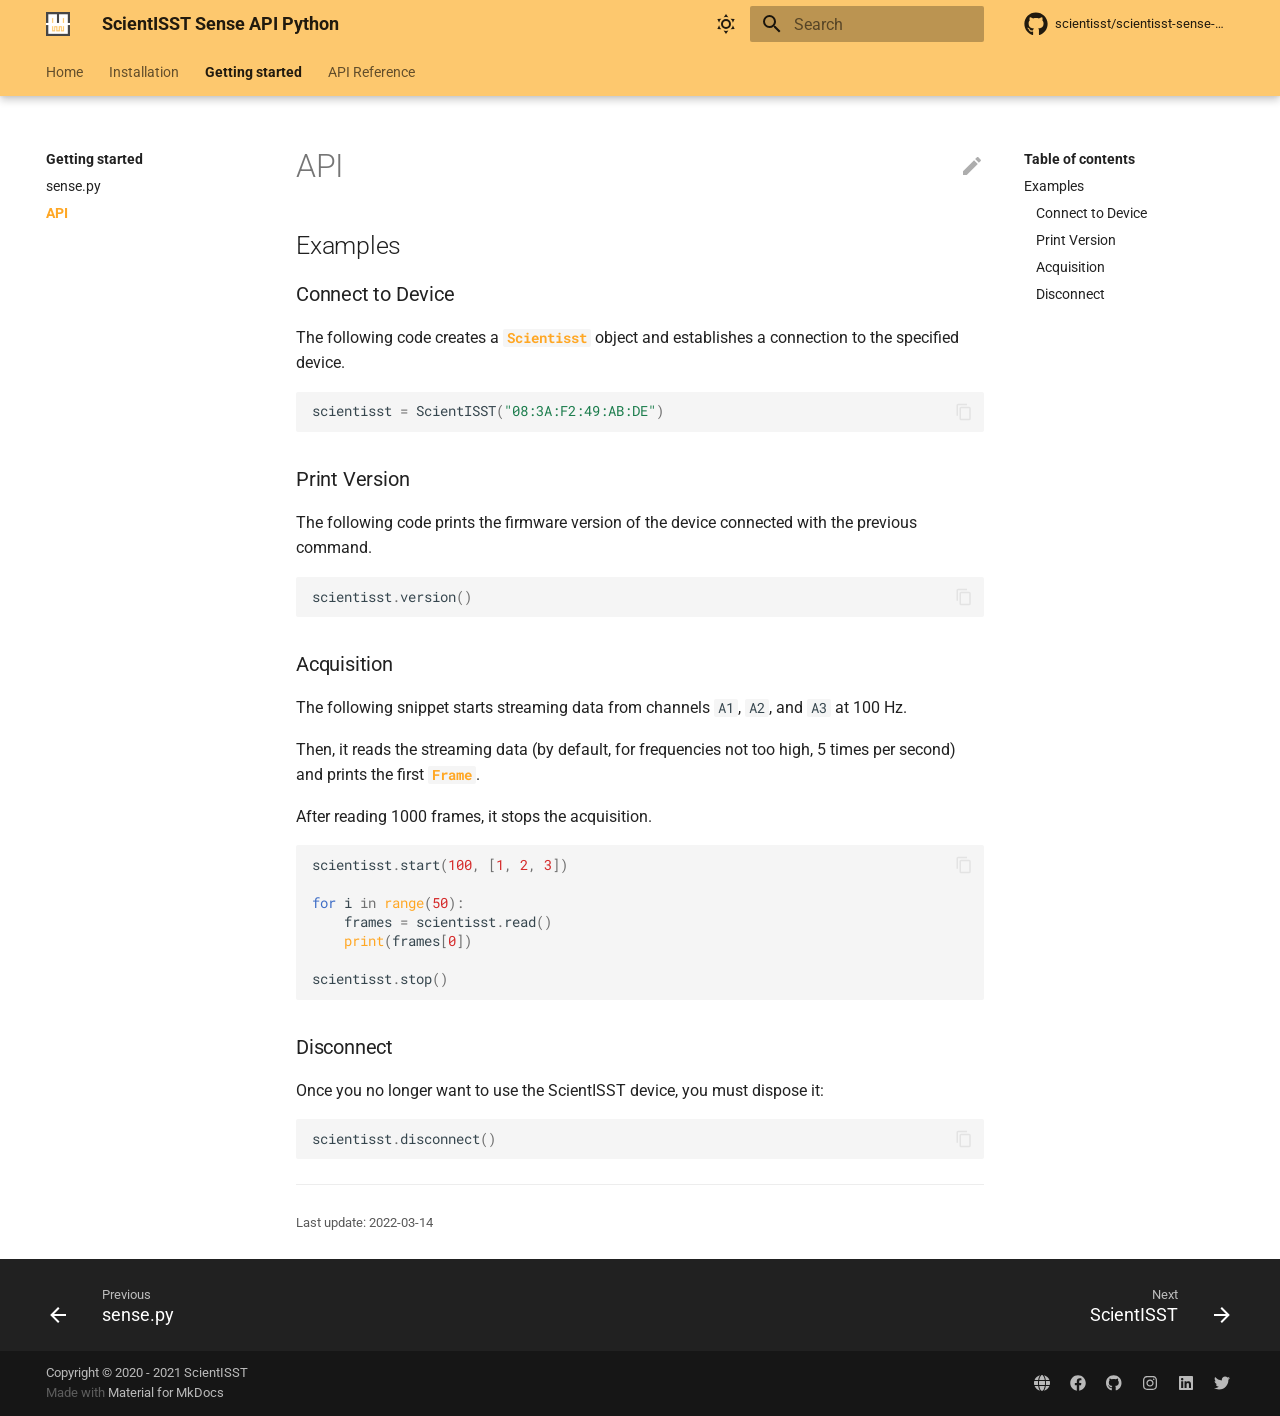
==== commit fb903379: "deploy: 4556f9ee83bce16c6b903bc749beb69046d064ec" ====
--- a/getting-started/api/index.html
+++ b/getting-started/api/index.html
@@ -664,7 +664,7 @@
   <small>
     
       Last update:
-      2022-03-03
+      2022-03-14
     
   </small>
 </div>
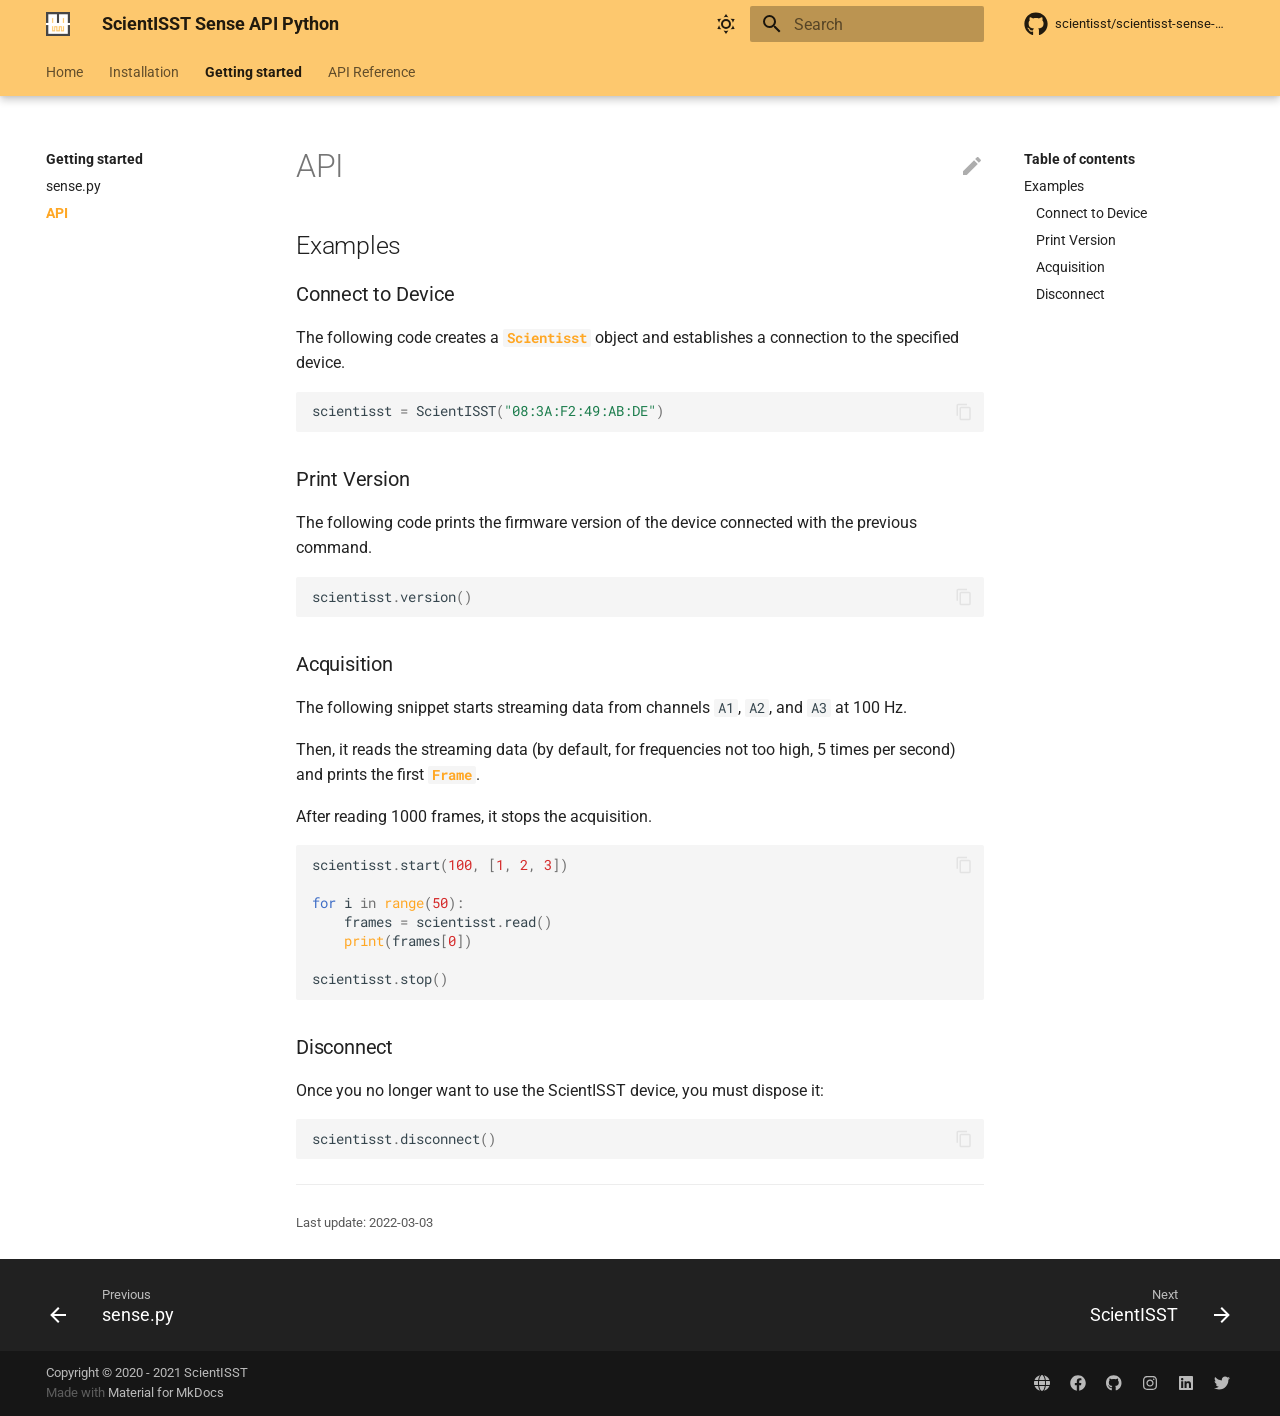
==== commit 061c6feb: "deploy: b8f35167a1f0f002f05daad78355ba9c2d56cdc4" ====
--- a/getting-started/api/index.html
+++ b/getting-started/api/index.html
@@ -664,7 +664,7 @@
   <small>
     
       Last update:
-      2022-03-14
+      2022-03-03
     
   </small>
 </div>
